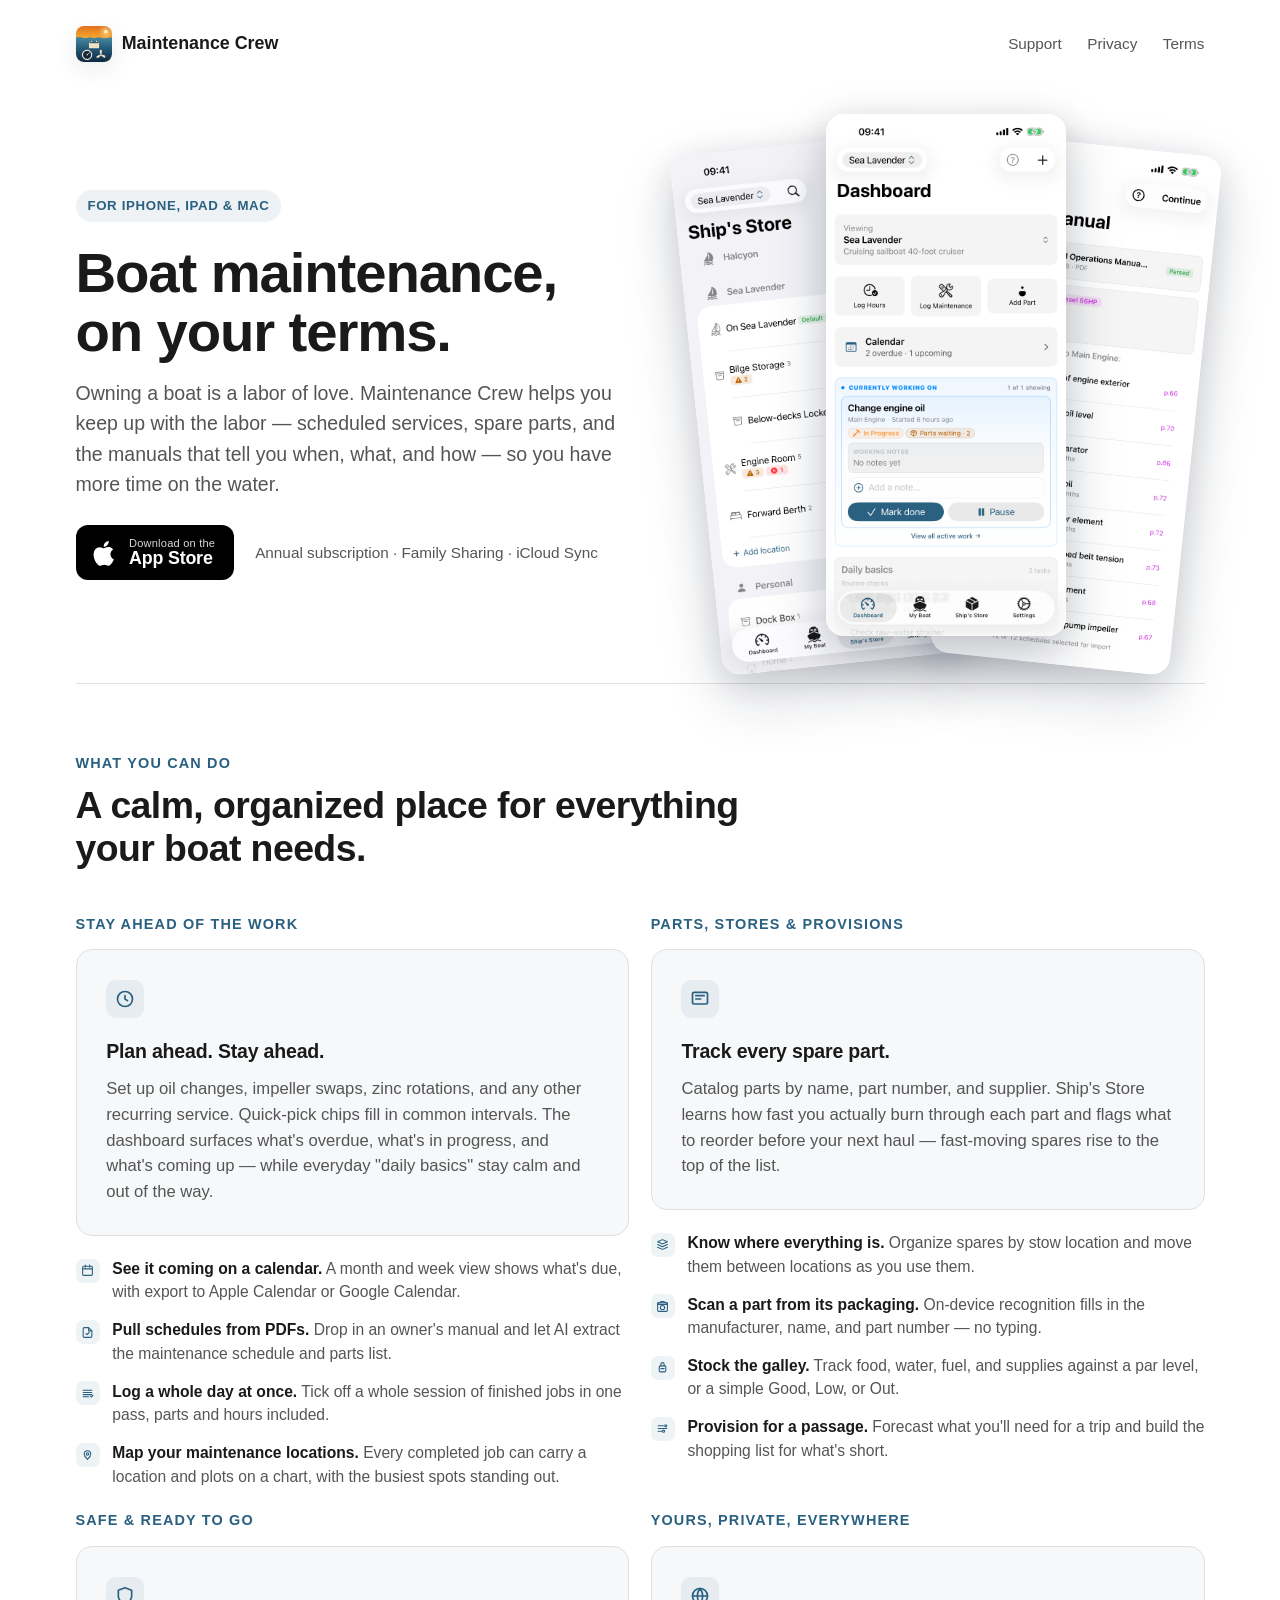
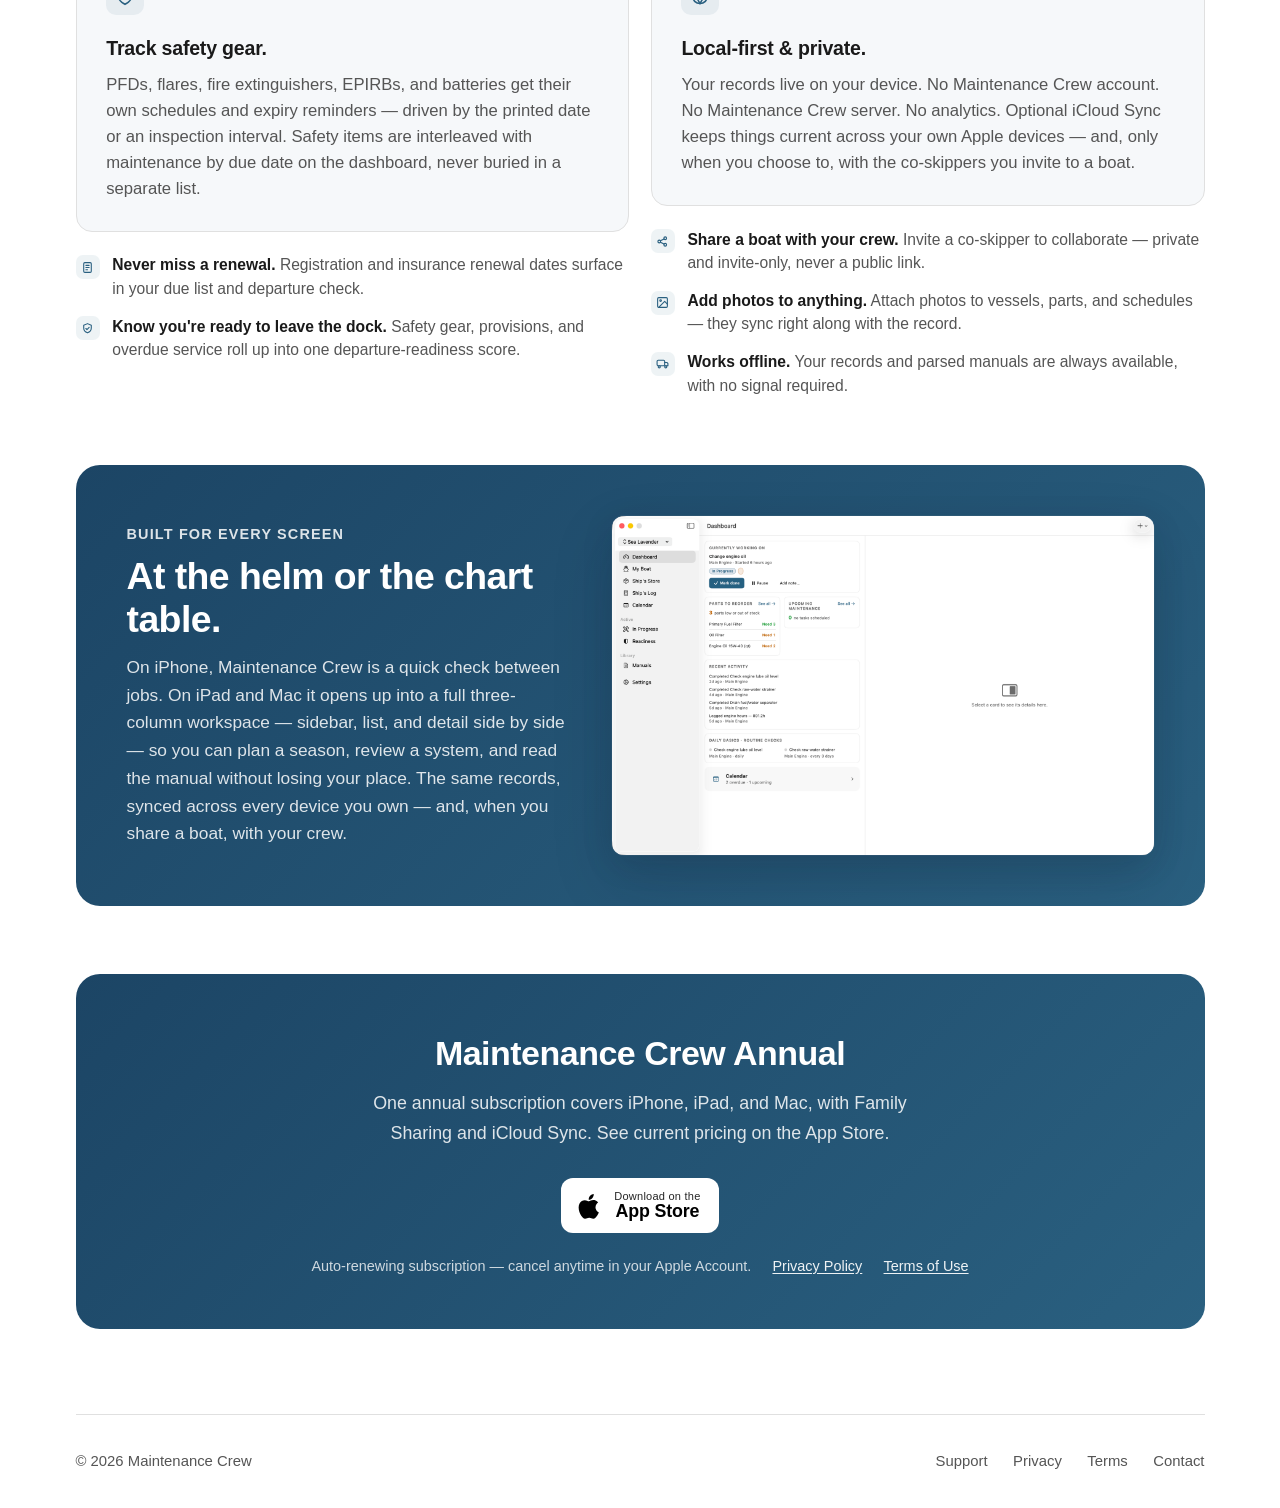
==== index.html @ d8c5165f "v1.2.0 (2)" ====
<!DOCTYPE html>
<html lang="en">
<head>
  <meta charset="UTF-8">
  <meta name="viewport" content="width=device-width, initial-scale=1.0">
  <title>Maintenance Crew — Boat maintenance, on your terms.</title>
  <meta name="description" content="Maintenance Crew is a local-first boat-maintenance tracker for iPhone, iPad, and Mac. Schedule services, track spare parts, scan parts, add photos, see what's due on a calendar, share a boat with your crew, and pull schedules straight from PDF owner's manuals.">
  <meta property="og:title" content="Maintenance Crew">
  <meta property="og:description" content="Schedule services, track spare parts, and stow locations on iPhone, iPad, and Mac. Calendar view with export, on-device part scanning, photos, boat sharing for co-skippers, and AI schedule import from PDF owner's manuals.">
  <meta property="og:type" content="website">
  <meta property="og:url" content="https://maintenancecrew.app">
  <link rel="stylesheet" href="style.css">
</head>
<body class="landing">

  <div class="container">

    <header class="topbar">
      <a href="/" class="brand">
        <img src="assets/app-icon-1024.png" alt="">
        <span class="wordmark">Maintenance Crew</span>
      </a>
      <nav>
        <a href="support.html">Support</a>
        <a href="privacy.html">Privacy</a>
        <a href="disclaimer.html">Terms</a>
      </nav>
    </header>

    <section class="hero">
      <div class="hero-copy">
        <span class="eyebrow">For iPhone, iPad &amp; Mac</span>
        <h1>Boat maintenance,<br>on your terms.</h1>
        <p class="lede">
          Owning a boat is a labor of love. Maintenance Crew helps you keep up with the labor — scheduled services, spare parts, and the manuals that tell you when, what, and how — so you have more time on the water.
        </p>
        <div class="cta">
          <a class="badge-app-store" href="https://apps.apple.com/us/app/maintenance-crew/id6764087857">
            <svg class="apple" viewBox="0 0 24 24" aria-hidden="true">
              <path d="M17.564 13.097c-.026-2.692 2.196-3.985 2.296-4.047-1.252-1.831-3.198-2.082-3.886-2.108-1.654-.168-3.226.974-4.066.974-.838 0-2.13-.949-3.503-.922-1.802.026-3.466 1.05-4.396 2.667-1.876 3.252-.478 8.053 1.345 10.687.893 1.288 1.957 2.738 3.353 2.685 1.346-.054 1.854-.872 3.479-.872 1.626 0 2.083.872 3.507.846 1.45-.026 2.367-1.312 3.252-2.605 1.026-1.494 1.45-2.949 1.474-3.024-.032-.014-2.829-1.086-2.855-4.281zM14.94 5.06c.742-.9 1.243-2.151 1.106-3.4-1.07.045-2.367.715-3.135 1.612-.689.795-1.293 2.069-1.131 3.292 1.196.092 2.418-.604 3.16-1.504z"/>
            </svg>
            <span class="badge-label">
              <small>Download on the</small>
              <strong>App Store</strong>
            </span>
          </a>
          <span class="price-note">Annual subscription &middot; Family Sharing &middot; iCloud Sync</span>
        </div>
      </div>
      <div class="hero-phones">
        <img src="assets/screen-shipstore-iphone.png" alt="Ship's Store showing spare parts by stow location">
        <img src="assets/screen-dashboard-iphone.png" alt="Dashboard with what's overdue, active work, the calendar, and daily basics">
        <img src="assets/screen-manual-iphone.png" alt="AI-powered PDF manual parsing">
      </div>
    </section>

    <section class="features">
      <span class="section-heading">What you can do</span>
      <h2 class="section-title">A calm, organized place for everything your boat needs.</h2>

      <div class="feature-grid">
        <div class="feature-cluster">
          <span class="section-heading">Stay ahead of the work</span>
          <div class="feature-card">
            <div class="feature-icon">
              <svg viewBox="0 0 24 24"><path d="M12 8v4l3 2"/><circle cx="12" cy="12" r="9"/></svg>
            </div>
            <h3>Plan ahead. Stay ahead.</h3>
            <p>Set up oil changes, impeller swaps, zinc rotations, and any other recurring service. Quick-pick chips fill in common intervals. The dashboard surfaces what's overdue, what's in progress, and what's coming up — while everyday "daily basics" stay calm and out of the way.</p>
          </div>
          <ul class="feature-list">
            <li class="feature-list-item">
              <span class="feature-list-icon"><svg viewBox="0 0 24 24"><rect x="3" y="4" width="18" height="17" rx="2"/><path d="M3 9h18M8 2v4M16 2v4"/></svg></span>
              <span><strong>See it coming on a calendar.</strong> A month and week view shows what's due, with export to Apple Calendar or Google Calendar.</span>
            </li>
            <li class="feature-list-item">
              <span class="feature-list-icon"><svg viewBox="0 0 24 24"><path d="M14 3H6a2 2 0 0 0-2 2v14a2 2 0 0 0 2 2h12a2 2 0 0 0 2-2V9z"/><path d="M14 3v6h6M9 14l2 2 4-4"/></svg></span>
              <span><strong>Pull schedules from PDFs.</strong> Drop in an owner's manual and let AI extract the maintenance schedule and parts list.</span>
            </li>
            <li class="feature-list-item">
              <span class="feature-list-icon"><svg viewBox="0 0 24 24"><path d="M4 6h16M4 10h16M4 14h16M4 18h10"/><path d="M17.5 17l1.5 1.5 3-3"/></svg></span>
              <span><strong>Log a whole day at once.</strong> Tick off a whole session of finished jobs in one pass, parts and hours included.</span>
            </li>
            <li class="feature-list-item">
              <span class="feature-list-icon"><svg viewBox="0 0 24 24"><path d="M12 21s6-5.5 6-10a6 6 0 0 0-12 0c0 4.5 6 10 6 10z"/><circle cx="12" cy="11" r="2.2"/></svg></span>
              <span><strong>Map your maintenance locations.</strong> Every completed job can carry a location and plots on a chart, with the busiest spots standing out.</span>
            </li>
          </ul>
        </div>
        <div class="feature-cluster">
          <span class="section-heading">Parts, stores &amp; provisions</span>
          <div class="feature-card">
            <div class="feature-icon">
              <svg viewBox="0 0 24 24"><rect x="3" y="4" width="18" height="14" rx="2"/><path d="M7 8h10M7 12h6"/></svg>
            </div>
            <h3>Track every spare part.</h3>
            <p>Catalog parts by name, part number, and supplier. Ship's Store learns how fast you actually burn through each part and flags what to reorder before your next haul — fast-moving spares rise to the top of the list.</p>
          </div>
          <ul class="feature-list">
            <li class="feature-list-item">
              <span class="feature-list-icon"><svg viewBox="0 0 24 24"><path d="M3 7l9-4 9 4-9 4-9-4z"/><path d="M3 12l9 4 9-4M3 17l9 4 9-4"/></svg></span>
              <span><strong>Know where everything is.</strong> Organize spares by stow location and move them between locations as you use them.</span>
            </li>
            <li class="feature-list-item">
              <span class="feature-list-icon"><svg viewBox="0 0 24 24"><path d="M9 3h6l2 2h4v3H3V5h4z"/><circle cx="12" cy="14" r="4"/><rect x="3" y="5" width="18" height="16" rx="2"/></svg></span>
              <span><strong>Scan a part from its packaging.</strong> On-device recognition fills in the manufacturer, name, and part number — no typing.</span>
            </li>
            <li class="feature-list-item">
              <span class="feature-list-icon"><svg viewBox="0 0 24 24"><rect x="6" y="9" width="12" height="11" rx="2"/><path d="M9 9V6a3 3 0 0 1 6 0v3M9 14h6"/></svg></span>
              <span><strong>Stock the galley.</strong> Track food, water, fuel, and supplies against a par level, or a simple Good, Low, or Out.</span>
            </li>
            <li class="feature-list-item">
              <span class="feature-list-icon"><svg viewBox="0 0 24 24"><path d="M4 7h10M4 12h16M4 17h7"/><circle cx="18" cy="7" r="2"/><circle cx="14" cy="17" r="2"/></svg></span>
              <span><strong>Provision for a passage.</strong> Forecast what you'll need for a trip and build the shopping list for what's short.</span>
            </li>
          </ul>
        </div>
        <div class="feature-cluster">
          <span class="section-heading">Safe &amp; ready to go</span>
          <div class="feature-card">
            <div class="feature-icon">
              <svg viewBox="0 0 24 24"><path d="M12 22s8-4 8-10V5l-8-3-8 3v7c0 6 8 10 8 10z"/></svg>
            </div>
            <h3>Track safety gear.</h3>
            <p>PFDs, flares, fire extinguishers, EPIRBs, and batteries get their own schedules and expiry reminders — driven by the printed date or an inspection interval. Safety items are interleaved with maintenance by due date on the dashboard, never buried in a separate list.</p>
          </div>
          <ul class="feature-list">
            <li class="feature-list-item">
              <span class="feature-list-icon"><svg viewBox="0 0 24 24"><rect x="5" y="3" width="14" height="18" rx="2"/><path d="M9 8h6M9 12h6M9 16h3"/></svg></span>
              <span><strong>Never miss a renewal.</strong> Registration and insurance renewal dates surface in your due list and departure check.</span>
            </li>
            <li class="feature-list-item">
              <span class="feature-list-icon"><svg viewBox="0 0 24 24"><path d="M12 3l7 3v5c0 4.5-3 7.5-7 9-4-1.5-7-4.5-7-9V6z"/><path d="M9 12l2 2 4-4"/></svg></span>
              <span><strong>Know you're ready to leave the dock.</strong> Safety gear, provisions, and overdue service roll up into one departure-readiness score.</span>
            </li>
          </ul>
        </div>
        <div class="feature-cluster">
          <span class="section-heading">Yours, private, everywhere</span>
          <div class="feature-card">
            <div class="feature-icon">
              <svg viewBox="0 0 24 24"><circle cx="12" cy="12" r="9"/><path d="M3 12h18M12 3a14 14 0 0 1 0 18M12 3a14 14 0 0 0 0 18"/></svg>
            </div>
            <h3>Local-first &amp; private.</h3>
            <p>Your records live on your device. No Maintenance Crew account. No Maintenance Crew server. No analytics. Optional iCloud Sync keeps things current across your own Apple devices — and, only when you choose to, with the co-skippers you invite to a boat.</p>
          </div>
          <ul class="feature-list">
            <li class="feature-list-item">
              <span class="feature-list-icon"><svg viewBox="0 0 24 24"><circle cx="6" cy="12" r="2.5"/><circle cx="17" cy="6" r="2.5"/><circle cx="17" cy="18" r="2.5"/><path d="M8.2 10.8l6.6-3.6M8.2 13.2l6.6 3.6"/></svg></span>
              <span><strong>Share a boat with your crew.</strong> Invite a co-skipper to collaborate — private and invite-only, never a public link.</span>
            </li>
            <li class="feature-list-item">
              <span class="feature-list-icon"><svg viewBox="0 0 24 24"><rect x="3" y="3" width="18" height="18" rx="2"/><circle cx="8.5" cy="8.5" r="1.5"/><path d="M21 15l-5-5L5 21"/></svg></span>
              <span><strong>Add photos to anything.</strong> Attach photos to vessels, parts, and schedules — they sync right along with the record.</span>
            </li>
            <li class="feature-list-item">
              <span class="feature-list-icon"><svg viewBox="0 0 24 24"><rect x="2" y="6" width="14" height="10" rx="2"/><path d="M16 10h4l2 2v4h-6"/><circle cx="6" cy="18" r="2"/><circle cx="18" cy="18" r="2"/></svg></span>
              <span><strong>Works offline.</strong> Your records and parsed manuals are always available, with no signal required.</span>
            </li>
          </ul>
        </div>
      </div>
    </section>

    <section class="showcase">
      <div class="showcase-copy">
        <span class="section-heading">Built for every screen</span>
        <h2>At the helm or the chart table.</h2>
        <p>On iPhone, Maintenance Crew is a quick check between jobs. On iPad and Mac it opens up into a full three-column workspace — sidebar, list, and detail side by side — so you can plan a season, review a system, and read the manual without losing your place. The same records, synced across every device you own — and, when you share a boat, with your crew.</p>
      </div>
      <div class="showcase-frame">
        <img src="assets/screen-macos-dashboard.png" alt="Maintenance Crew on Mac showing the three-column workspace: sidebar, dashboard cards, and detail pane">
      </div>
    </section>

    <section class="pricing">
      <h2>Maintenance Crew Annual</h2>
      <p class="pricing-lede">
        One annual subscription covers iPhone, iPad, and Mac, with Family Sharing and iCloud Sync. See current pricing on the App Store.
      </p>
      <div class="pricing-cta">
        <a class="badge-app-store" href="https://apps.apple.com/us/app/maintenance-crew/id6764087857">
          <svg class="apple" viewBox="0 0 24 24" aria-hidden="true">
            <path d="M17.564 13.097c-.026-2.692 2.196-3.985 2.296-4.047-1.252-1.831-3.198-2.082-3.886-2.108-1.654-.168-3.226.974-4.066.974-.838 0-2.13-.949-3.503-.922-1.802.026-3.466 1.05-4.396 2.667-1.876 3.252-.478 8.053 1.345 10.687.893 1.288 1.957 2.738 3.353 2.685 1.346-.054 1.854-.872 3.479-.872 1.626 0 2.083.872 3.507.846 1.45-.026 2.367-1.312 3.252-2.605 1.026-1.494 1.45-2.949 1.474-3.024-.032-.014-2.829-1.086-2.855-4.281zM14.94 5.06c.742-.9 1.243-2.151 1.106-3.4-1.07.045-2.367.715-3.135 1.612-.689.795-1.293 2.069-1.131 3.292 1.196.092 2.418-.604 3.16-1.504z"/>
          </svg>
          <span class="badge-label">
            <small>Download on the</small>
            <strong>App Store</strong>
          </span>
        </a>
      </div>
      <div class="terms-row">
        <span>Auto-renewing subscription — cancel anytime in your Apple Account.</span>
        <a href="privacy.html">Privacy Policy</a>
        <a href="https://www.apple.com/legal/internet-services/itunes/dev/stdeula/">Terms of Use</a>
      </div>
    </section>

    <footer class="site-footer">
      <div>&copy; 2026 Maintenance Crew</div>
      <div class="links">
        <a href="support.html">Support</a>
        <a href="privacy.html">Privacy</a>
        <a href="disclaimer.html">Terms</a>
        <a href="mailto:privacy@maintenancecrew.app">Contact</a>
      </div>
    </footer>

  </div>

</body>
</html>
---- style.css ----
:root {
  --bg: #ffffff;
  --text: #1a1a1a;
  --muted: #555555;
  --link: #2a6080;
  --border: #e0e0e0;
  --max-width: 680px;

  /* Landing-page tokens */
  --surface: #f6f8fa;
  --surface-2: #eef2f5;
  --accent: #2a6080;
  --accent-deep: #1c4565;
  --accent-tint: rgba(42,96,128,0.08);
  --shadow-soft: 0 1px 2px rgba(15,30,50,0.04), 0 8px 24px rgba(15,30,50,0.08);
  --shadow-deep: 0 8px 32px rgba(15,30,50,0.12), 0 24px 60px rgba(15,30,50,0.18);
}

@media (prefers-color-scheme: dark) {
  :root {
    --bg: #111111;
    --text: #e8e8e8;
    --muted: #999999;
    --link: #5ba3c9;
    --border: #2a2a2a;

    --surface: #1a1d20;
    --surface-2: #232729;
    --accent: #5ba3c9;
    --accent-deep: #2a6080;
    --accent-tint: rgba(91,163,201,0.10);
    --shadow-soft: 0 1px 2px rgba(0,0,0,0.4), 0 8px 24px rgba(0,0,0,0.45);
    --shadow-deep: 0 12px 40px rgba(0,0,0,0.55);
  }
}

*, *::before, *::after {
  box-sizing: border-box;
}

html {
  font-size: 17px;
  -webkit-text-size-adjust: 100%;
}

body {
  margin: 0;
  padding: 2rem 1.25rem 4rem;
  background: var(--bg);
  color: var(--text);
  font-family: -apple-system, BlinkMacSystemFont, "Segoe UI", Helvetica, Arial, sans-serif;
  line-height: 1.65;
}

.container {
  max-width: var(--max-width);
  margin: 0 auto;
}

header {
  margin-bottom: 2.5rem;
}

header a {
  color: var(--muted);
  font-size: 0.875rem;
  text-decoration: none;
}

header a:hover {
  text-decoration: underline;
}

h1 {
  font-size: 1.75rem;
  font-weight: 700;
  margin: 0.25rem 0 0.5rem;
  line-height: 1.2;
}

h2 {
  font-size: 1.1rem;
  font-weight: 600;
  margin: 2rem 0 0.5rem;
  color: var(--text);
}

p {
  margin: 0.75rem 0;
}

a {
  color: var(--link);
}

ul {
  padding-left: 1.4rem;
  margin: 0.5rem 0;
}

li {
  margin-bottom: 0.35rem;
}

.meta {
  font-size: 0.85rem;
  color: var(--muted);
  margin-bottom: 1.75rem;
}

hr {
  border: none;
  border-top: 1px solid var(--border);
  margin: 2rem 0;
}

footer {
  margin-top: 3rem;
  font-size: 0.825rem;
  color: var(--muted);
}

footer a {
  color: var(--muted);
}

.app-name {
  font-size: 1.1rem;
  font-weight: 600;
  color: var(--link);
  text-decoration: none;
}

.nav-links {
  list-style: none;
  padding: 0;
  margin: 2rem 0;
}

.nav-links li {
  margin-bottom: 0.75rem;
}

.nav-links a {
  font-size: 1.05rem;
}

/* ───────────────────────────────────────────────────────────────────────── */
/* Landing page (index.html). Other pages keep the simple --max-width layout. */
/* ───────────────────────────────────────────────────────────────────────── */

body.landing {
  padding: 0;
  background: var(--bg);
}

.landing .container {
  max-width: 1180px;
  padding: 0 1.5rem;
}

.landing .topbar {
  display: flex;
  justify-content: space-between;
  align-items: center;
  padding: 1.5rem 0 0.5rem;
  margin-bottom: 0;
  border-bottom: none;
}

.landing .topbar .brand {
  display: flex;
  align-items: center;
  gap: 0.6rem;
  text-decoration: none;
  color: var(--text);
}

.landing .topbar .brand img {
  width: 36px;
  height: 36px;
  border-radius: 8px;
  box-shadow: var(--shadow-soft);
}

.landing .topbar .brand .wordmark {
  font-weight: 600;
  font-size: 1.05rem;
}

.landing .topbar nav {
  display: flex;
  gap: 1.5rem;
}

.landing .topbar nav a {
  color: var(--muted);
  text-decoration: none;
  font-size: 0.9rem;
}

.landing .topbar nav a:hover {
  color: var(--text);
}

/* Hero */
.landing .hero {
  display: grid;
  grid-template-columns: 1.05fr 1fr;
  gap: 4rem;
  align-items: center;
  padding: 5rem 0 4rem;
}

.landing .hero .eyebrow {
  display: inline-block;
  font-size: 0.78rem;
  font-weight: 600;
  letter-spacing: 0.05em;
  text-transform: uppercase;
  color: var(--accent);
  background: var(--accent-tint);
  padding: 0.3rem 0.7rem;
  border-radius: 999px;
  margin-bottom: 1.25rem;
}

.landing .hero h1 {
  font-size: clamp(2.2rem, 4.4vw, 3.4rem);
  font-weight: 800;
  letter-spacing: -0.02em;
  line-height: 1.05;
  margin: 0 0 1rem;
}

.landing .hero .lede {
  font-size: 1.15rem;
  color: var(--muted);
  margin: 0 0 1.5rem;
  max-width: 36rem;
  line-height: 1.55;
}

.landing .cta {
  display: flex;
  align-items: center;
  flex-wrap: wrap;
  gap: 0.9rem 1.25rem;
  margin-top: 0.5rem;
}

.landing .badge-app-store {
  display: inline-flex;
  align-items: center;
  gap: 0.65rem;
  padding: 0.7rem 1.1rem 0.7rem 0.85rem;
  background: #000;
  color: #fff !important;
  text-decoration: none;
  border-radius: 12px;
  line-height: 1.1;
  transition: transform 0.15s, box-shadow 0.15s;
}

.landing .badge-app-store:hover {
  transform: translateY(-1px);
  box-shadow: var(--shadow-soft);
}

.landing .badge-app-store svg.apple {
  width: 28px;
  height: 28px;
  fill: #fff;
  flex-shrink: 0;
}

.landing .badge-app-store .badge-label {
  display: flex;
  flex-direction: column;
}

.landing .badge-app-store .badge-label small {
  font-size: 0.65rem;
  letter-spacing: 0.02em;
  opacity: 0.85;
}

.landing .badge-app-store .badge-label strong {
  font-size: 1.05rem;
  font-weight: 600;
  letter-spacing: -0.01em;
}

.landing .price-note {
  font-size: 0.9rem;
  color: var(--muted);
}

.landing .price-note strong {
  color: var(--text);
}

/* Hero phone showcase */
.landing .hero-phones {
  position: relative;
  display: flex;
  justify-content: center;
  align-items: center;
  min-height: 460px;
}

.landing .hero-phones img {
  position: absolute;
  width: 240px;
  border-radius: 18px;
  box-shadow: var(--shadow-deep);
  transition: transform 0.3s ease;
}

.landing .hero-phones img:nth-child(1) {
  transform: translate(-130px, 20px) rotate(-6deg);
  z-index: 1;
}

.landing .hero-phones img:nth-child(2) {
  transform: translateY(-10px);
  z-index: 3;
  box-shadow: var(--shadow-deep), 0 0 0 1px rgba(255,255,255,0.04);
}

.landing .hero-phones img:nth-child(3) {
  transform: translate(130px, 20px) rotate(6deg);
  z-index: 1;
}

/* Features */
.landing .features {
  padding: 4rem 0 3rem;
  border-top: 1px solid var(--border);
}

.landing .section-heading {
  display: block;
  font-size: 0.85rem;
  font-weight: 600;
  letter-spacing: 0.08em;
  text-transform: uppercase;
  color: var(--accent);
  margin-bottom: 0.5rem;
}

.landing .section-title {
  font-size: clamp(1.6rem, 3vw, 2.2rem);
  font-weight: 700;
  letter-spacing: -0.015em;
  margin: 0 0 2.5rem;
  max-width: 40rem;
  line-height: 1.15;
}

.landing .feature-grid {
  display: grid;
  grid-template-columns: repeat(2, 1fr);
  gap: 1.25rem;
}

.landing .feature-card {
  background: var(--surface);
  border: 1px solid var(--border);
  border-radius: 16px;
  padding: 1.75rem;
}

.landing .feature-card h3 {
  font-size: 1.15rem;
  font-weight: 700;
  margin: 0 0 0.5rem;
  letter-spacing: -0.01em;
}

.landing .feature-card p {
  font-size: 0.98rem;
  color: var(--muted);
  margin: 0;
  line-height: 1.55;
}

.landing .feature-icon {
  display: inline-flex;
  width: 38px;
  height: 38px;
  align-items: center;
  justify-content: center;
  background: var(--accent-tint);
  color: var(--accent);
  border-radius: 10px;
  margin-bottom: 1rem;
}

.landing .feature-icon svg {
  width: 20px;
  height: 20px;
  stroke: currentColor;
  fill: none;
  stroke-width: 2;
  stroke-linecap: round;
  stroke-linejoin: round;
}

/* Feature clusters */
.landing .feature-cluster {
  display: flex;
  flex-direction: column;
}

.landing .feature-cluster .section-heading {
  margin-bottom: 0.75rem;
}

.landing .feature-cluster .feature-card {
  margin-bottom: 1.25rem;
}

.landing .feature-list {
  list-style: none;
  margin: 0;
  padding: 0;
  display: flex;
  flex-direction: column;
  gap: 0.85rem;
}

.landing .feature-list-item {
  display: flex;
  align-items: flex-start;
  gap: 0.75rem;
  margin: 0;
}

.landing .feature-list-icon {
  display: inline-flex;
  flex-shrink: 0;
  width: 24px;
  height: 24px;
  align-items: center;
  justify-content: center;
  background: var(--accent-tint);
  color: var(--accent);
  border-radius: 7px;
  margin-top: 0.1rem;
}

.landing .feature-list-icon svg {
  width: 13px;
  height: 13px;
  stroke: currentColor;
  fill: none;
  stroke-width: 2;
  stroke-linecap: round;
  stroke-linejoin: round;
}

.landing .feature-list-item span:last-child {
  flex: 1;
  min-width: 0;
  font-size: 0.92rem;
  color: var(--muted);
  line-height: 1.5;
}

.landing .feature-list-item strong {
  color: var(--text);
}

/* Large-screen showcase */
.landing .showcase {
  margin: 1rem 0 4rem;
  background: linear-gradient(135deg, var(--accent-deep), var(--accent));
  border-radius: 24px;
  padding: 3rem;
  display: grid;
  grid-template-columns: 0.9fr 1.1fr;
  gap: 2.5rem;
  align-items: center;
  overflow: hidden;
}

.landing .showcase .section-heading {
  color: rgba(255,255,255,0.85);
}

.landing .showcase h2 {
  color: #fff;
  margin: 0 0 0.75rem;
  font-size: clamp(1.6rem, 3vw, 2.2rem);
  font-weight: 700;
  letter-spacing: -0.015em;
  line-height: 1.15;
}

.landing .showcase p {
  color: rgba(255,255,255,0.85);
  margin: 0;
  font-size: 1.02rem;
  line-height: 1.6;
}

.landing .showcase-frame {
  border-radius: 12px;
  overflow: hidden;
  box-shadow: var(--shadow-deep), 0 0 0 1px rgba(255,255,255,0.06);
  background: #fff;
}

.landing .showcase-frame img {
  display: block;
  width: 100%;
  height: auto;
}

/* Pricing / final CTA */
.landing .pricing {
  margin: 4rem 0 5rem;
  background: linear-gradient(135deg, var(--accent-deep), var(--accent));
  color: #fff;
  border-radius: 24px;
  padding: 3rem 2rem;
  text-align: center;
}

.landing .pricing h2 {
  color: #fff;
  margin: 0 0 0.5rem;
  font-size: clamp(1.6rem, 3vw, 2rem);
  font-weight: 700;
  letter-spacing: -0.015em;
}

.landing .pricing .pricing-lede {
  color: rgba(255,255,255,0.85);
  margin: 0 auto 1.75rem;
  max-width: 32rem;
  font-size: 1.05rem;
}

.landing .pricing .pricing-cta {
  display: inline-flex;
  flex-direction: column;
  align-items: center;
  gap: 0.75rem;
}

.landing .pricing .badge-app-store {
  background: #fff;
  color: #000 !important;
}

.landing .pricing .badge-app-store svg.apple {
  fill: #000;
}

.landing .pricing .terms-row {
  font-size: 0.85rem;
  color: rgba(255,255,255,0.78);
  display: flex;
  flex-wrap: wrap;
  justify-content: center;
  gap: 0.4rem 1.25rem;
  margin-top: 1.25rem;
}

.landing .pricing .terms-row a {
  color: rgba(255,255,255,0.92);
  text-decoration: underline;
  text-underline-offset: 2px;
}

/* Landing footer */
.landing footer.site-footer {
  border-top: 1px solid var(--border);
  padding: 2rem 0;
  margin-top: 0;
  font-size: 0.875rem;
  color: var(--muted);
  display: flex;
  flex-wrap: wrap;
  justify-content: space-between;
  gap: 1rem;
}

.landing footer.site-footer .links {
  display: flex;
  gap: 1.5rem;
}

.landing footer.site-footer a {
  color: var(--muted);
  text-decoration: none;
}

.landing footer.site-footer a:hover {
  text-decoration: underline;
  color: var(--text);
}

/* Mobile */
@media (max-width: 760px) {
  .landing .hero {
    grid-template-columns: 1fr;
    gap: 2.5rem;
    padding: 3rem 0 2rem;
    text-align: center;
  }
  .landing .cta {
    justify-content: center;
  }
  .landing .hero-phones {
    min-height: 420px;
  }
  .landing .hero-phones img { width: 200px; }
  .landing .hero-phones img:nth-child(1) { transform: translate(-100px, 16px) rotate(-6deg); }
  .landing .hero-phones img:nth-child(3) { transform: translate(100px, 16px) rotate(6deg); }
  .landing .feature-grid {
    grid-template-columns: 1fr;
  }
  .landing .showcase {
    grid-template-columns: 1fr;
    gap: 2rem;
    padding: 2rem 1.5rem;
    text-align: center;
  }
  .landing .topbar nav {
    gap: 1rem;
  }
}
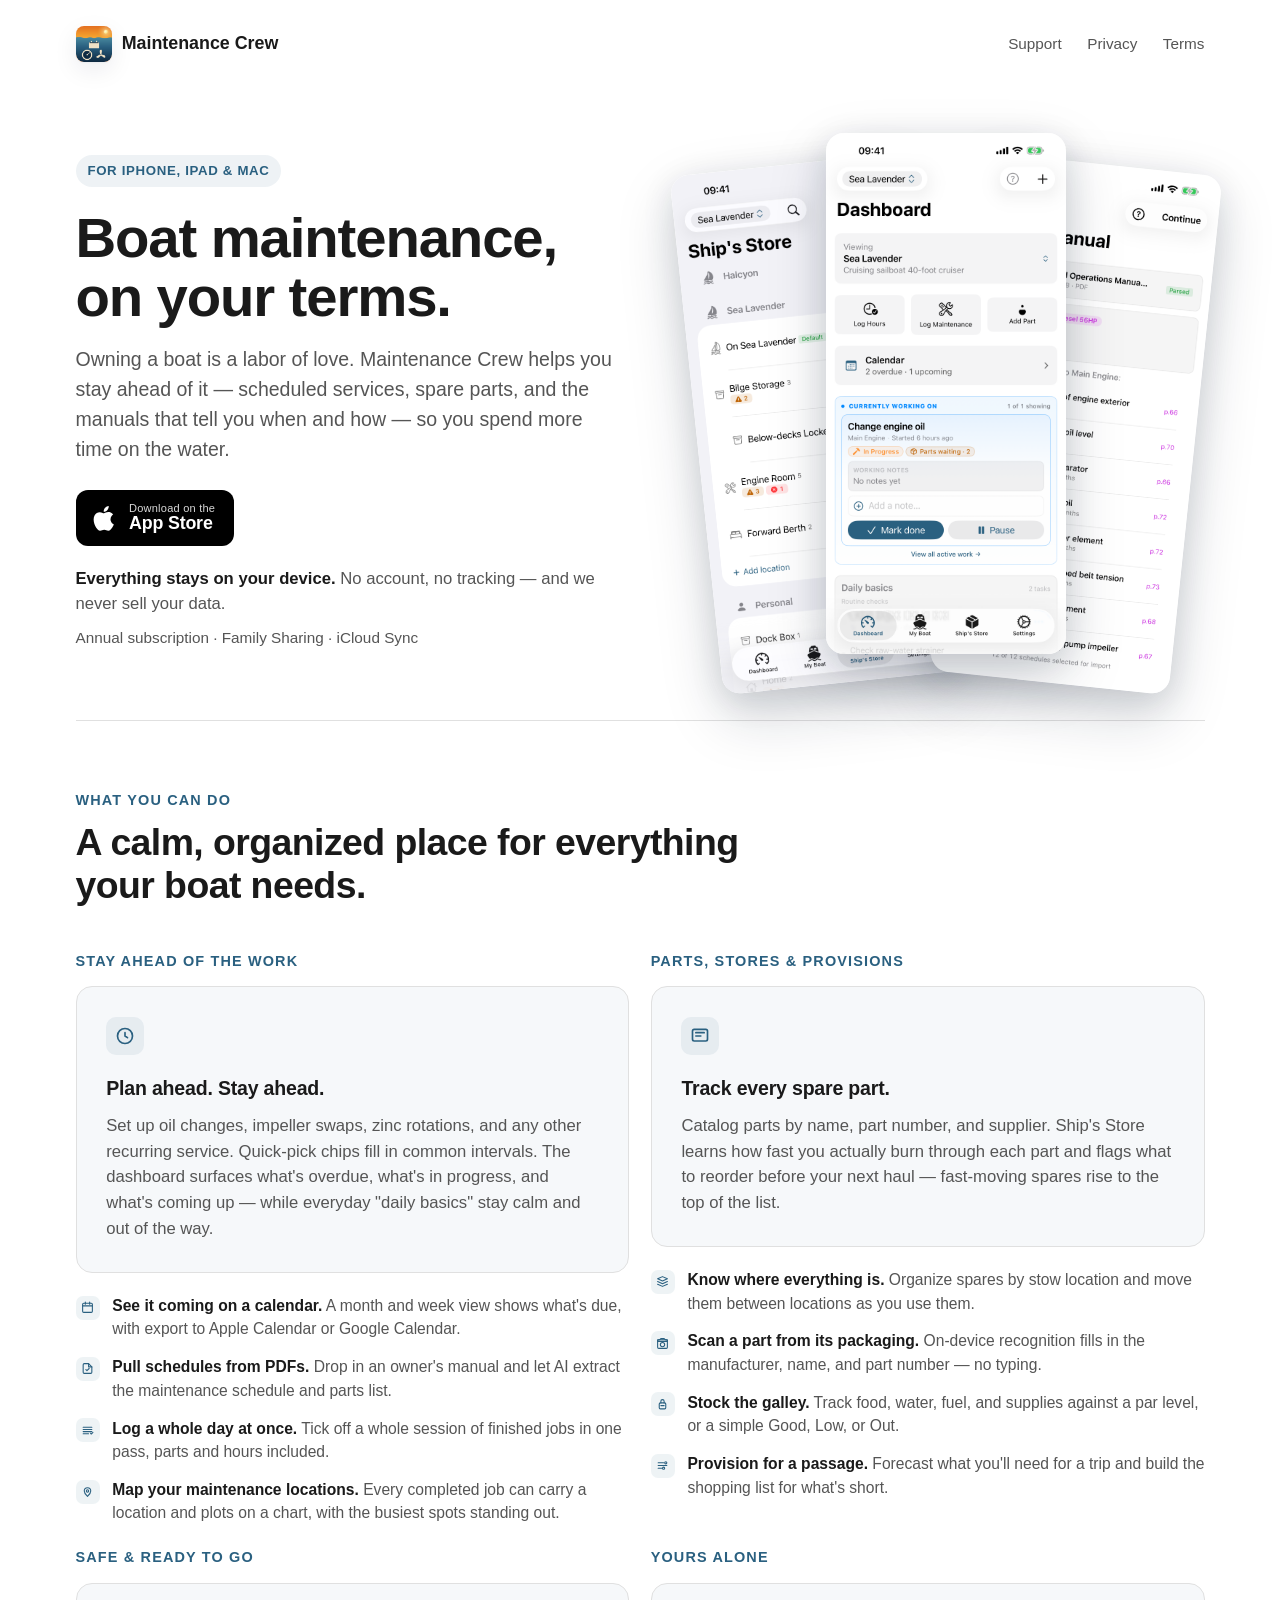
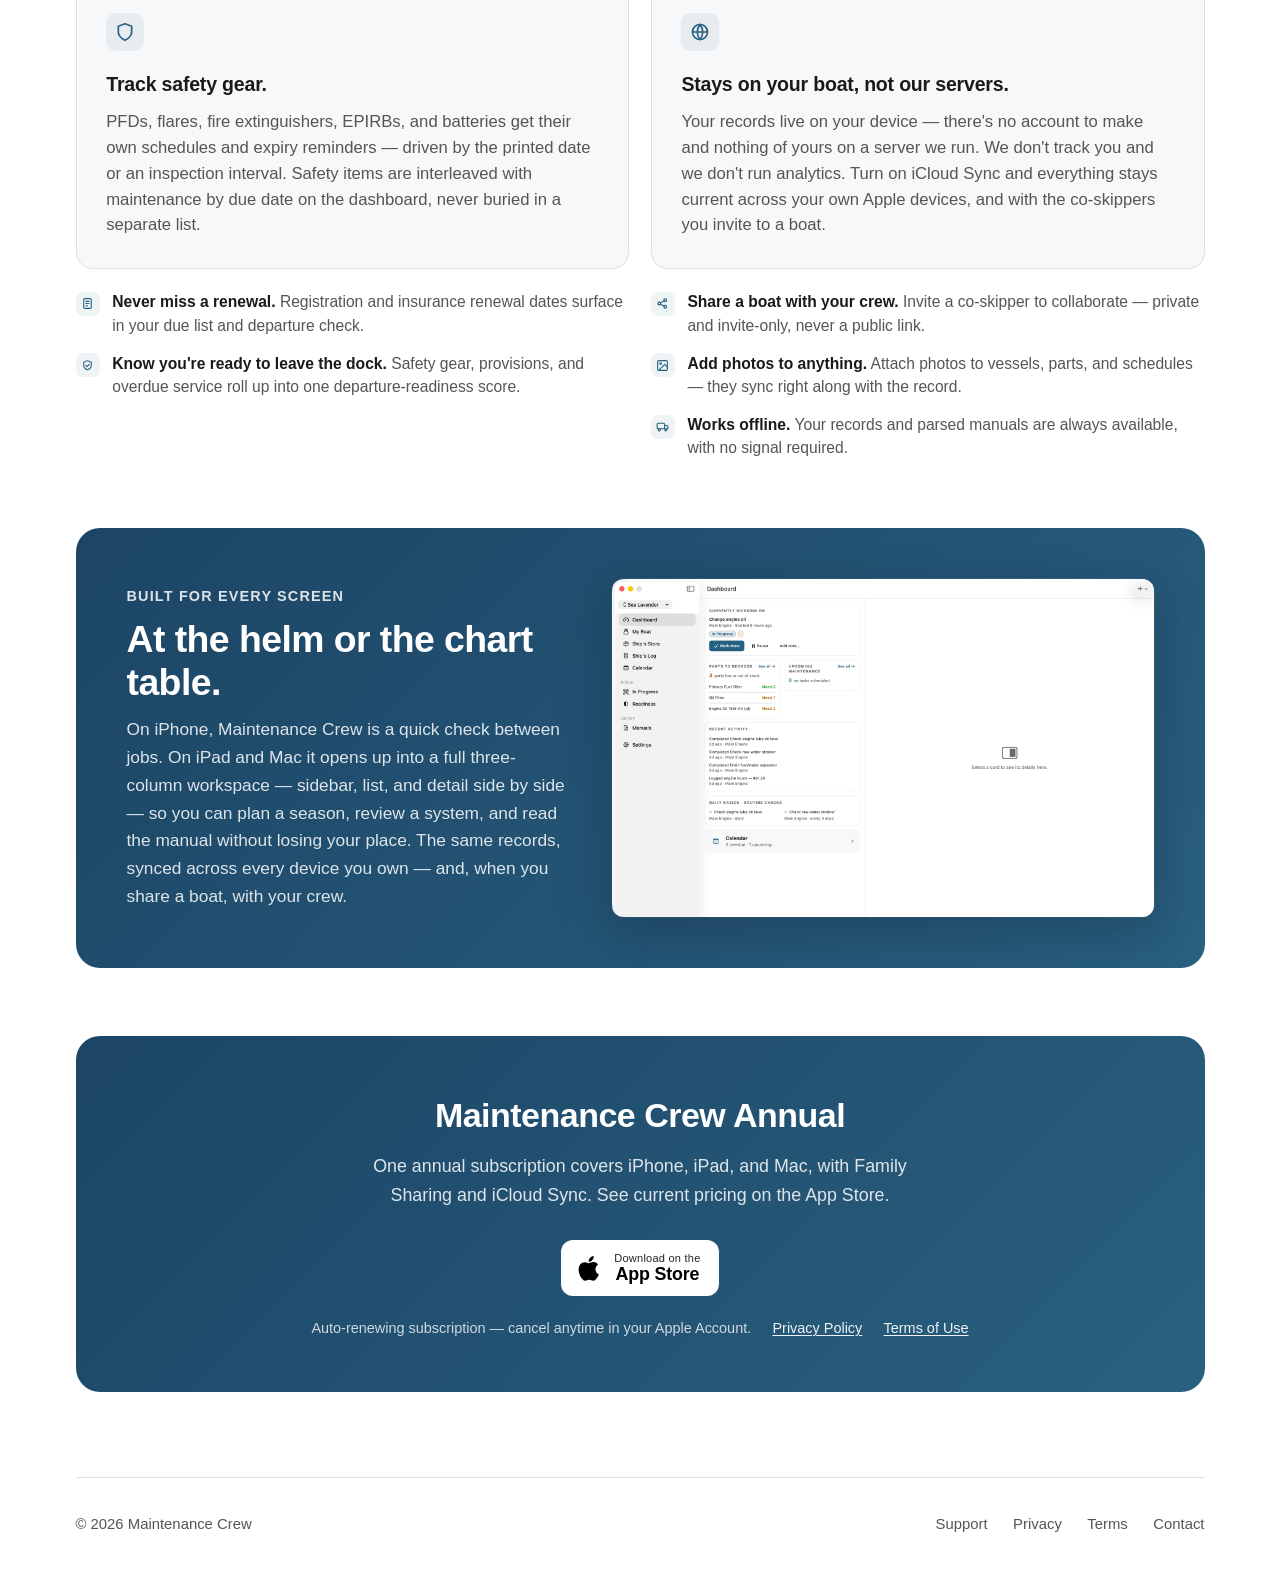
==== commit 3eb9bb28: "v1.2.0 (3)" ====
--- a/index.html
+++ b/index.html
@@ -4,7 +4,7 @@
   <meta charset="UTF-8">
   <meta name="viewport" content="width=device-width, initial-scale=1.0">
   <title>Maintenance Crew — Boat maintenance, on your terms.</title>
-  <meta name="description" content="Maintenance Crew is a local-first boat-maintenance tracker for iPhone, iPad, and Mac. Schedule services, track spare parts, scan parts, add photos, see what's due on a calendar, share a boat with your crew, and pull schedules straight from PDF owner's manuals.">
+  <meta name="description" content="Maintenance Crew is a boat-maintenance tracker for iPhone, iPad, and Mac. Your records stay on your device — no account, no tracking. Schedule services, track spare parts, scan parts, see what's due on a calendar, share a boat with your crew, and pull schedules from PDF owner's manuals.">
   <meta property="og:title" content="Maintenance Crew">
   <meta property="og:description" content="Schedule services, track spare parts, and stow locations on iPhone, iPad, and Mac. Calendar view with export, on-device part scanning, photos, boat sharing for co-skippers, and AI schedule import from PDF owner's manuals.">
   <meta property="og:type" content="website">
@@ -32,7 +32,7 @@
         <span class="eyebrow">For iPhone, iPad &amp; Mac</span>
         <h1>Boat maintenance,<br>on your terms.</h1>
         <p class="lede">
-          Owning a boat is a labor of love. Maintenance Crew helps you keep up with the labor — scheduled services, spare parts, and the manuals that tell you when, what, and how — so you have more time on the water.
+          Owning a boat is a labor of love. Maintenance Crew helps you stay ahead of it — scheduled services, spare parts, and the manuals that tell you when and how — so you spend more time on the water.
         </p>
         <div class="cta">
           <a class="badge-app-store" href="https://apps.apple.com/us/app/maintenance-crew/id6764087857">
@@ -44,8 +44,9 @@
               <strong>App Store</strong>
             </span>
           </a>
-          <span class="price-note">Annual subscription &middot; Family Sharing &middot; iCloud Sync</span>
-        </div>
+        </div>
+        <p class="trust-note"><strong>Everything stays on your device.</strong> No account, no tracking — and we never sell your data.</p>
+        <span class="price-note">Annual subscription &middot; Family Sharing &middot; iCloud Sync</span>
       </div>
       <div class="hero-phones">
         <img src="assets/screen-shipstore-iphone.png" alt="Ship's Store showing spare parts by stow location">
@@ -136,13 +137,13 @@
           </ul>
         </div>
         <div class="feature-cluster">
-          <span class="section-heading">Yours, private, everywhere</span>
+          <span class="section-heading">Yours alone</span>
           <div class="feature-card">
             <div class="feature-icon">
               <svg viewBox="0 0 24 24"><circle cx="12" cy="12" r="9"/><path d="M3 12h18M12 3a14 14 0 0 1 0 18M12 3a14 14 0 0 0 0 18"/></svg>
             </div>
-            <h3>Local-first &amp; private.</h3>
-            <p>Your records live on your device. No Maintenance Crew account. No Maintenance Crew server. No analytics. Optional iCloud Sync keeps things current across your own Apple devices — and, only when you choose to, with the co-skippers you invite to a boat.</p>
+            <h3>Stays on your boat, not our servers.</h3>
+            <p>Your records live on your device — there's no account to make and nothing of yours on a server we run. We don't track you and we don't run analytics. Turn on iCloud Sync and everything stays current across your own Apple devices, and with the co-skippers you invite to a boat.</p>
           </div>
           <ul class="feature-list">
             <li class="feature-list-item">
--- a/style.css
+++ b/style.css
@@ -289,6 +289,19 @@
   font-size: 1.05rem;
   font-weight: 600;
   letter-spacing: -0.01em;
+}
+
+.landing .trust-note {
+  font-size: 0.98rem;
+  color: var(--muted);
+  line-height: 1.5;
+  max-width: 34rem;
+  margin: 1.25rem 0 0.4rem;
+}
+
+.landing .trust-note strong {
+  color: var(--text);
+  font-weight: 600;
 }
 
 .landing .price-note {
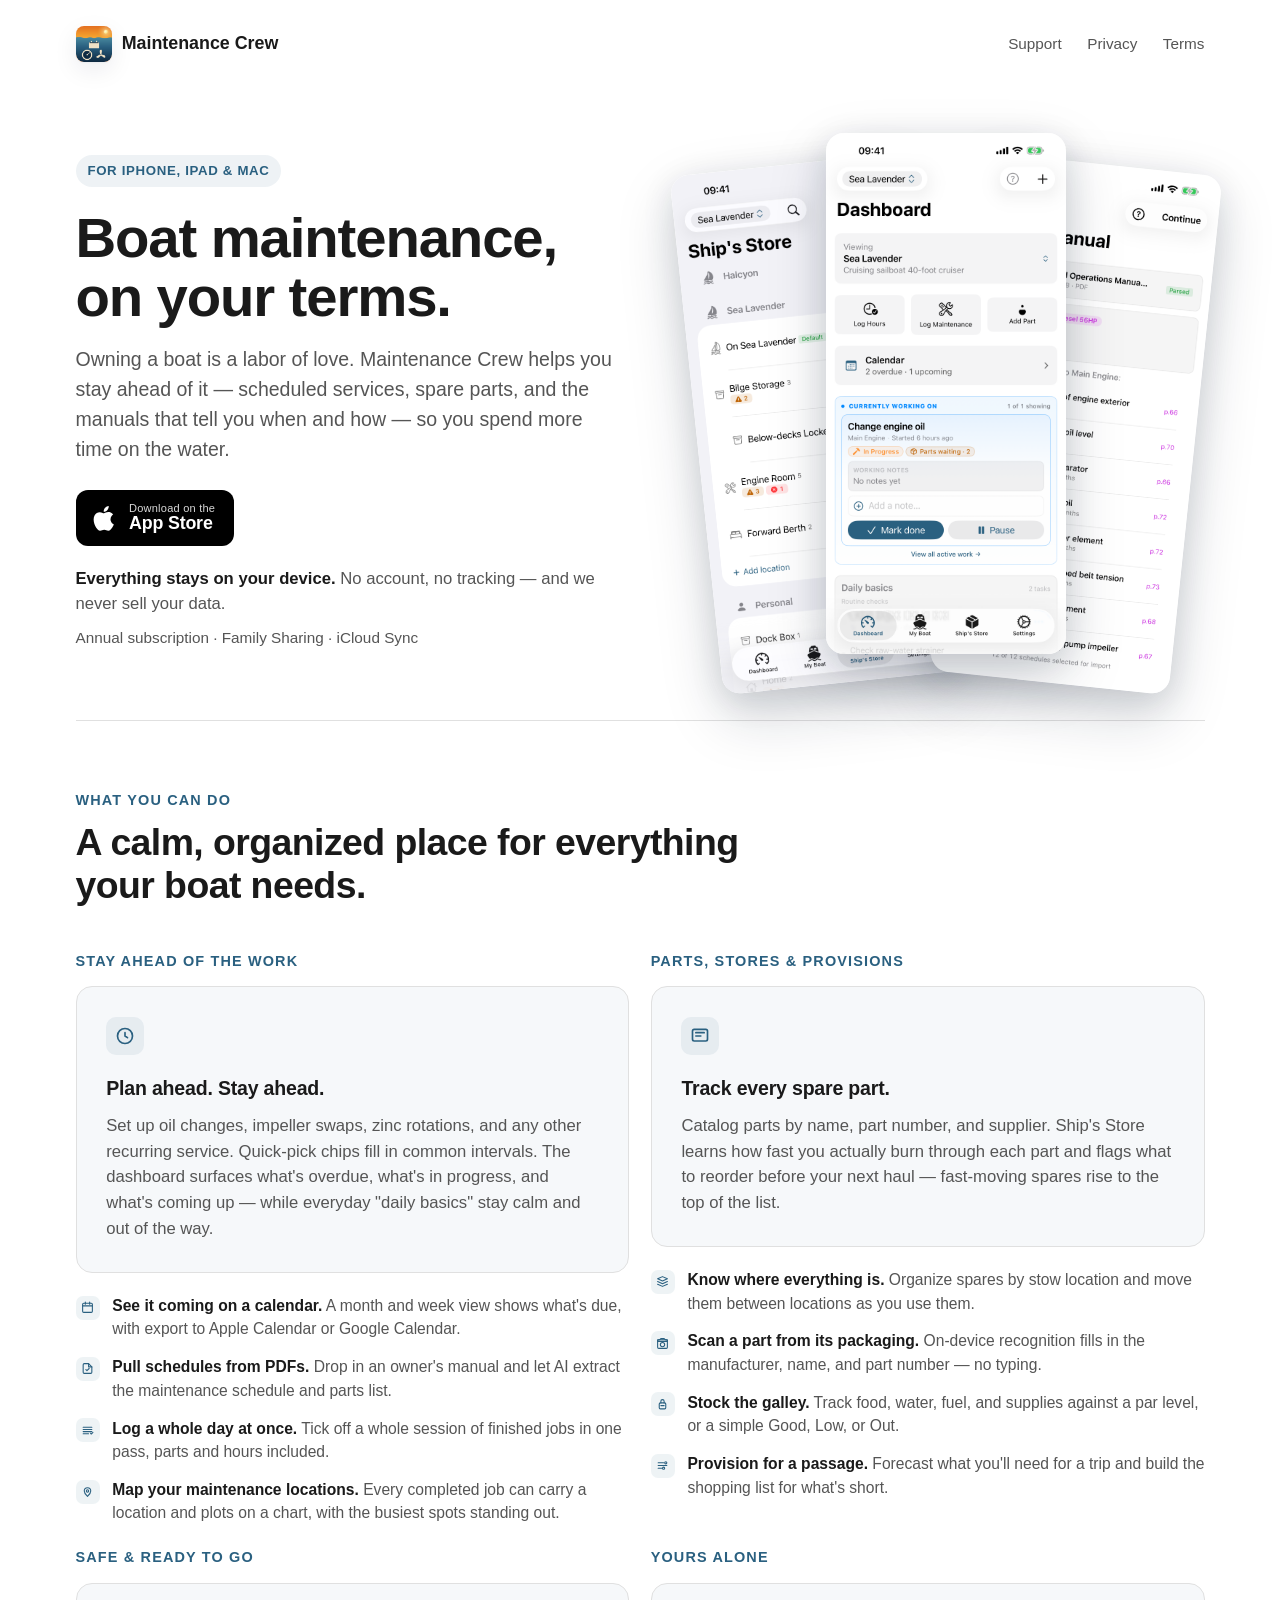
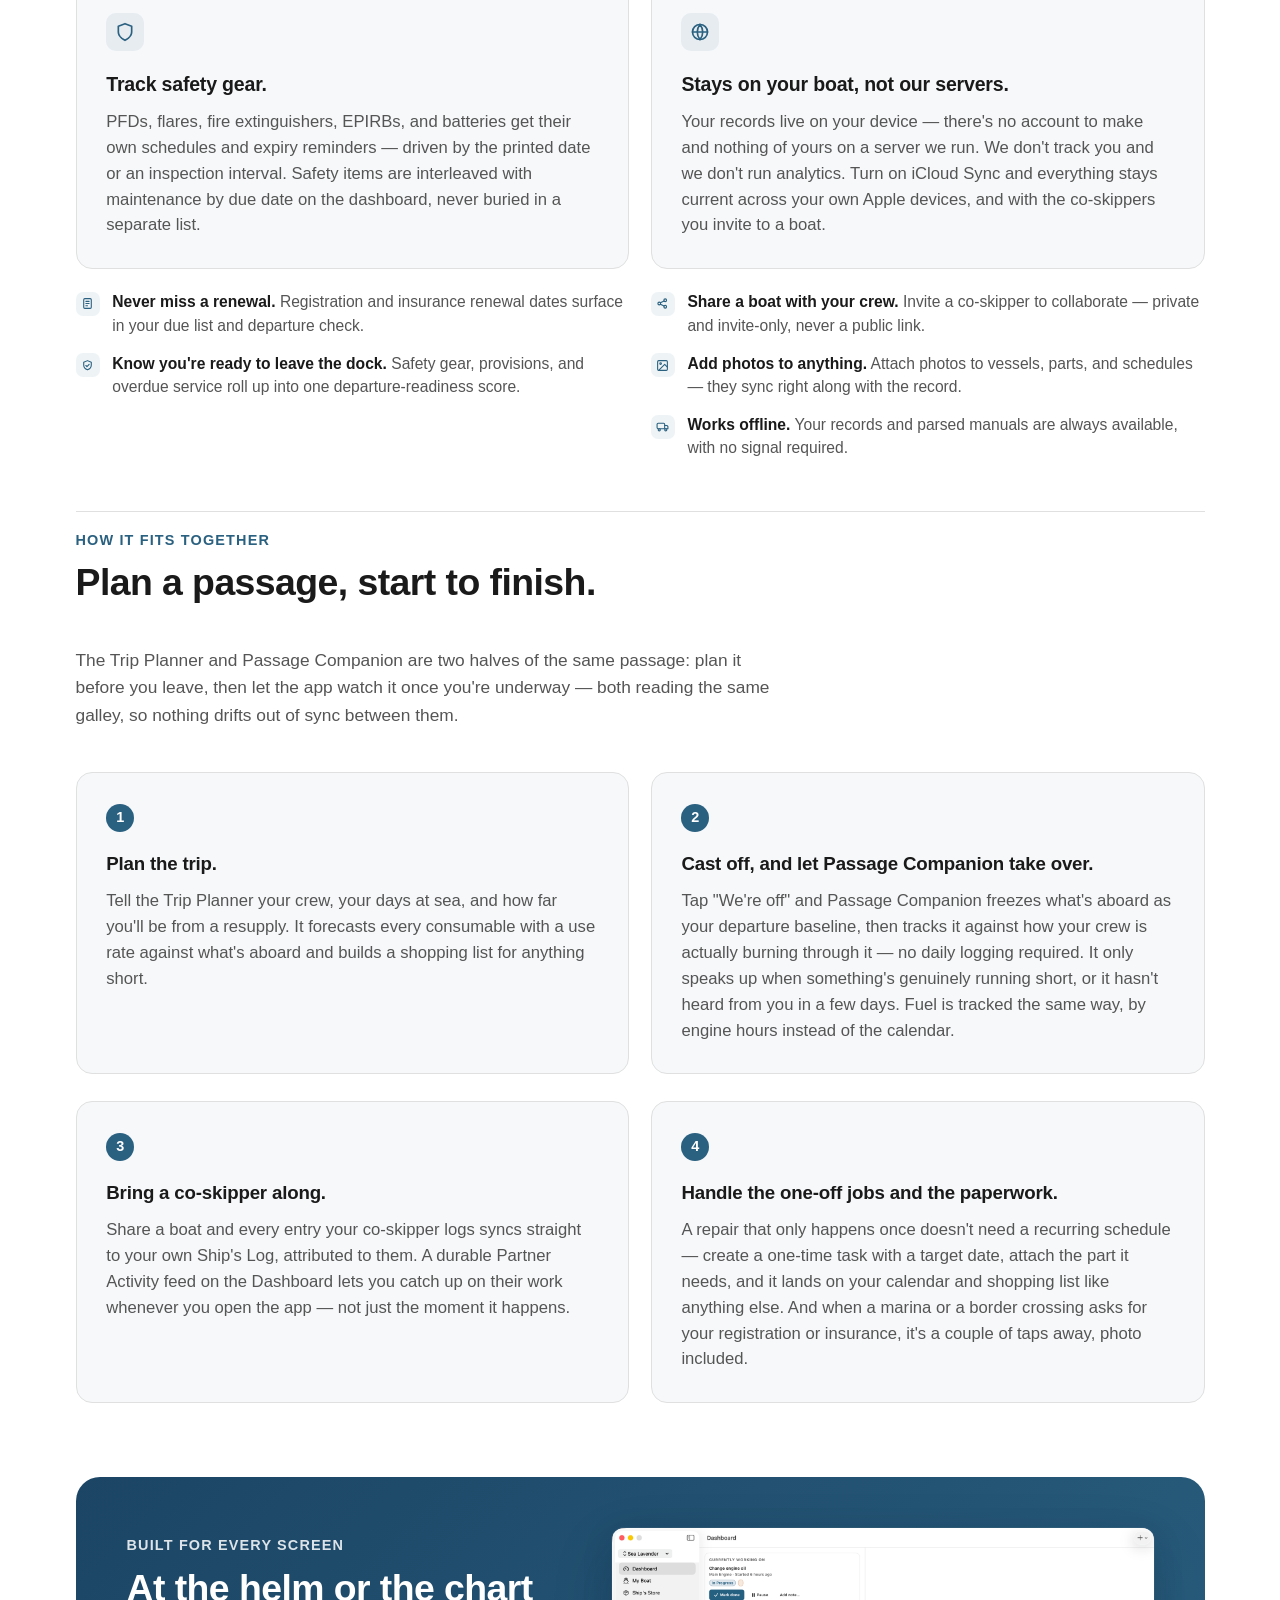
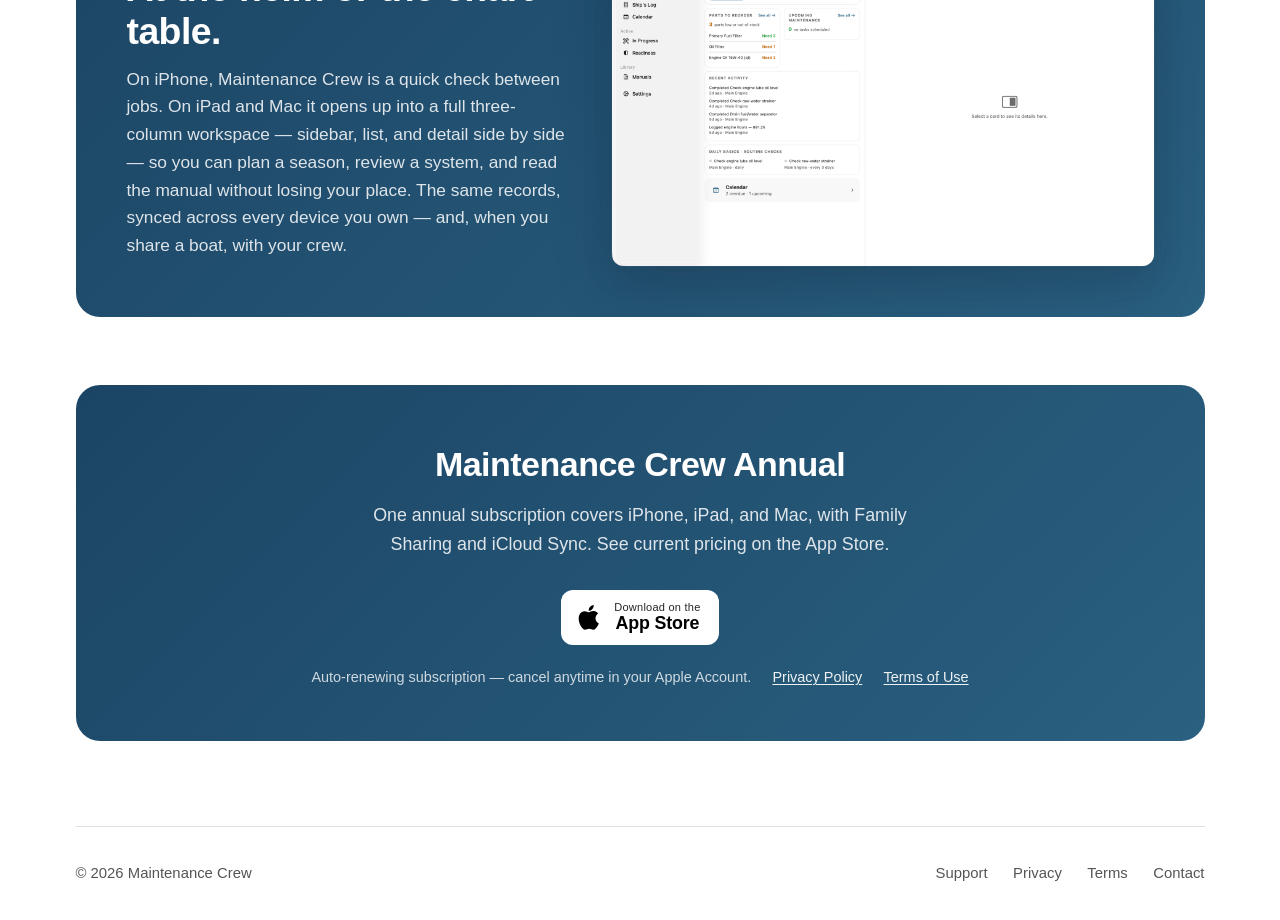
==== commit 17dfcdda: "v1.3.0" ====
--- a/index.html
+++ b/index.html
@@ -163,6 +163,36 @@
       </div>
     </section>
 
+    <section class="journey">
+      <span class="section-heading">How it fits together</span>
+      <h2 class="section-title">Plan a passage, start to finish.</h2>
+      <p class="journey-lede">
+        The Trip Planner and Passage Companion are two halves of the same passage: plan it before you leave, then let the app watch it once you're underway — both reading the same galley, so nothing drifts out of sync between them.
+      </p>
+      <ol class="journey-steps">
+        <li class="journey-step">
+          <span class="journey-step-num">1</span>
+          <h3>Plan the trip.</h3>
+          <p>Tell the Trip Planner your crew, your days at sea, and how far you'll be from a resupply. It forecasts every consumable with a use rate against what's aboard and builds a shopping list for anything short.</p>
+        </li>
+        <li class="journey-step">
+          <span class="journey-step-num">2</span>
+          <h3>Cast off, and let Passage Companion take over.</h3>
+          <p>Tap "We're off" and Passage Companion freezes what's aboard as your departure baseline, then tracks it against how your crew is actually burning through it — no daily logging required. It only speaks up when something's genuinely running short, or it hasn't heard from you in a few days. Fuel is tracked the same way, by engine hours instead of the calendar.</p>
+        </li>
+        <li class="journey-step">
+          <span class="journey-step-num">3</span>
+          <h3>Bring a co-skipper along.</h3>
+          <p>Share a boat and every entry your co-skipper logs syncs straight to your own Ship's Log, attributed to them. A durable Partner Activity feed on the Dashboard lets you catch up on their work whenever you open the app — not just the moment it happens.</p>
+        </li>
+        <li class="journey-step">
+          <span class="journey-step-num">4</span>
+          <h3>Handle the one-off jobs and the paperwork.</h3>
+          <p>A repair that only happens once doesn't need a recurring schedule — create a one-time task with a target date, attach the part it needs, and it lands on your calendar and shopping list like anything else. And when a marina or a border crossing asks for your registration or insurance, it's a couple of taps away, photo included.</p>
+        </li>
+      </ol>
+    </section>
+
     <section class="showcase">
       <div class="showcase-copy">
         <span class="section-heading">Built for every screen</span>
--- a/style.css
+++ b/style.css
@@ -483,6 +483,64 @@
 
 .landing .feature-list-item strong {
   color: var(--text);
+}
+
+/* Passage journey (Trip Planner → Passage Companion → Galley) */
+.landing .journey {
+  padding: 1rem 0 3rem;
+  border-top: 1px solid var(--border);
+}
+
+.landing .journey-lede {
+  color: var(--muted);
+  font-size: 1.02rem;
+  line-height: 1.6;
+  max-width: 42rem;
+  margin: 0 0 2.5rem;
+}
+
+.landing .journey-steps {
+  list-style: none;
+  margin: 0;
+  padding: 0;
+  display: grid;
+  grid-template-columns: repeat(2, 1fr);
+  gap: 1.25rem;
+}
+
+.landing .journey-step {
+  background: var(--surface);
+  border: 1px solid var(--border);
+  border-radius: 16px;
+  padding: 1.75rem;
+}
+
+.landing .journey-step-num {
+  display: inline-flex;
+  align-items: center;
+  justify-content: center;
+  width: 28px;
+  height: 28px;
+  border-radius: 50%;
+  background: var(--accent);
+  color: #fff;
+  font-weight: 700;
+  font-size: 0.85rem;
+  margin-bottom: 1rem;
+}
+
+.landing .journey-step h3 {
+  font-size: 1.1rem;
+  font-weight: 700;
+  margin: 0 0 0.5rem;
+  letter-spacing: -0.01em;
+}
+
+.landing .journey-step p {
+  font-size: 0.98rem;
+  color: var(--muted);
+  margin: 0;
+  line-height: 1.55;
 }
 
 /* Large-screen showcase */
@@ -636,6 +694,9 @@
   .landing .feature-grid {
     grid-template-columns: 1fr;
   }
+  .landing .journey-steps {
+    grid-template-columns: 1fr;
+  }
   .landing .showcase {
     grid-template-columns: 1fr;
     gap: 2rem;
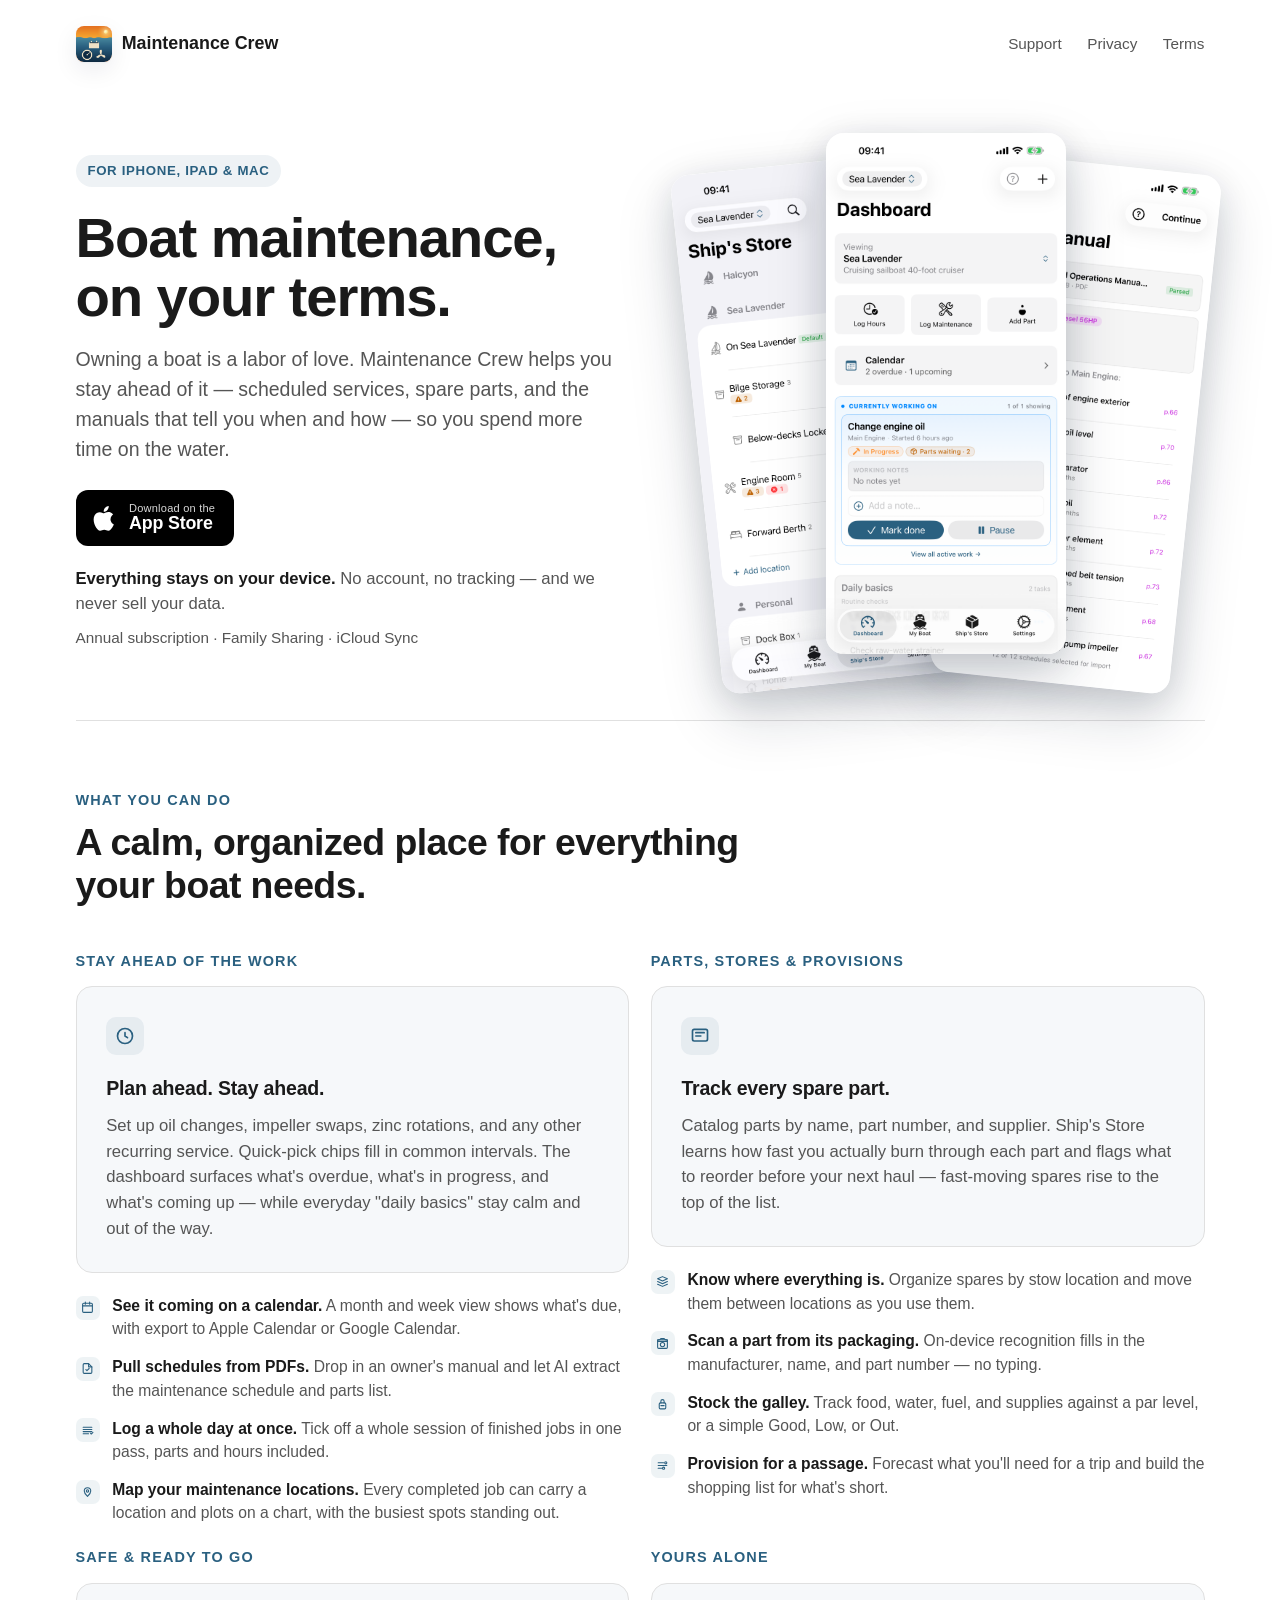
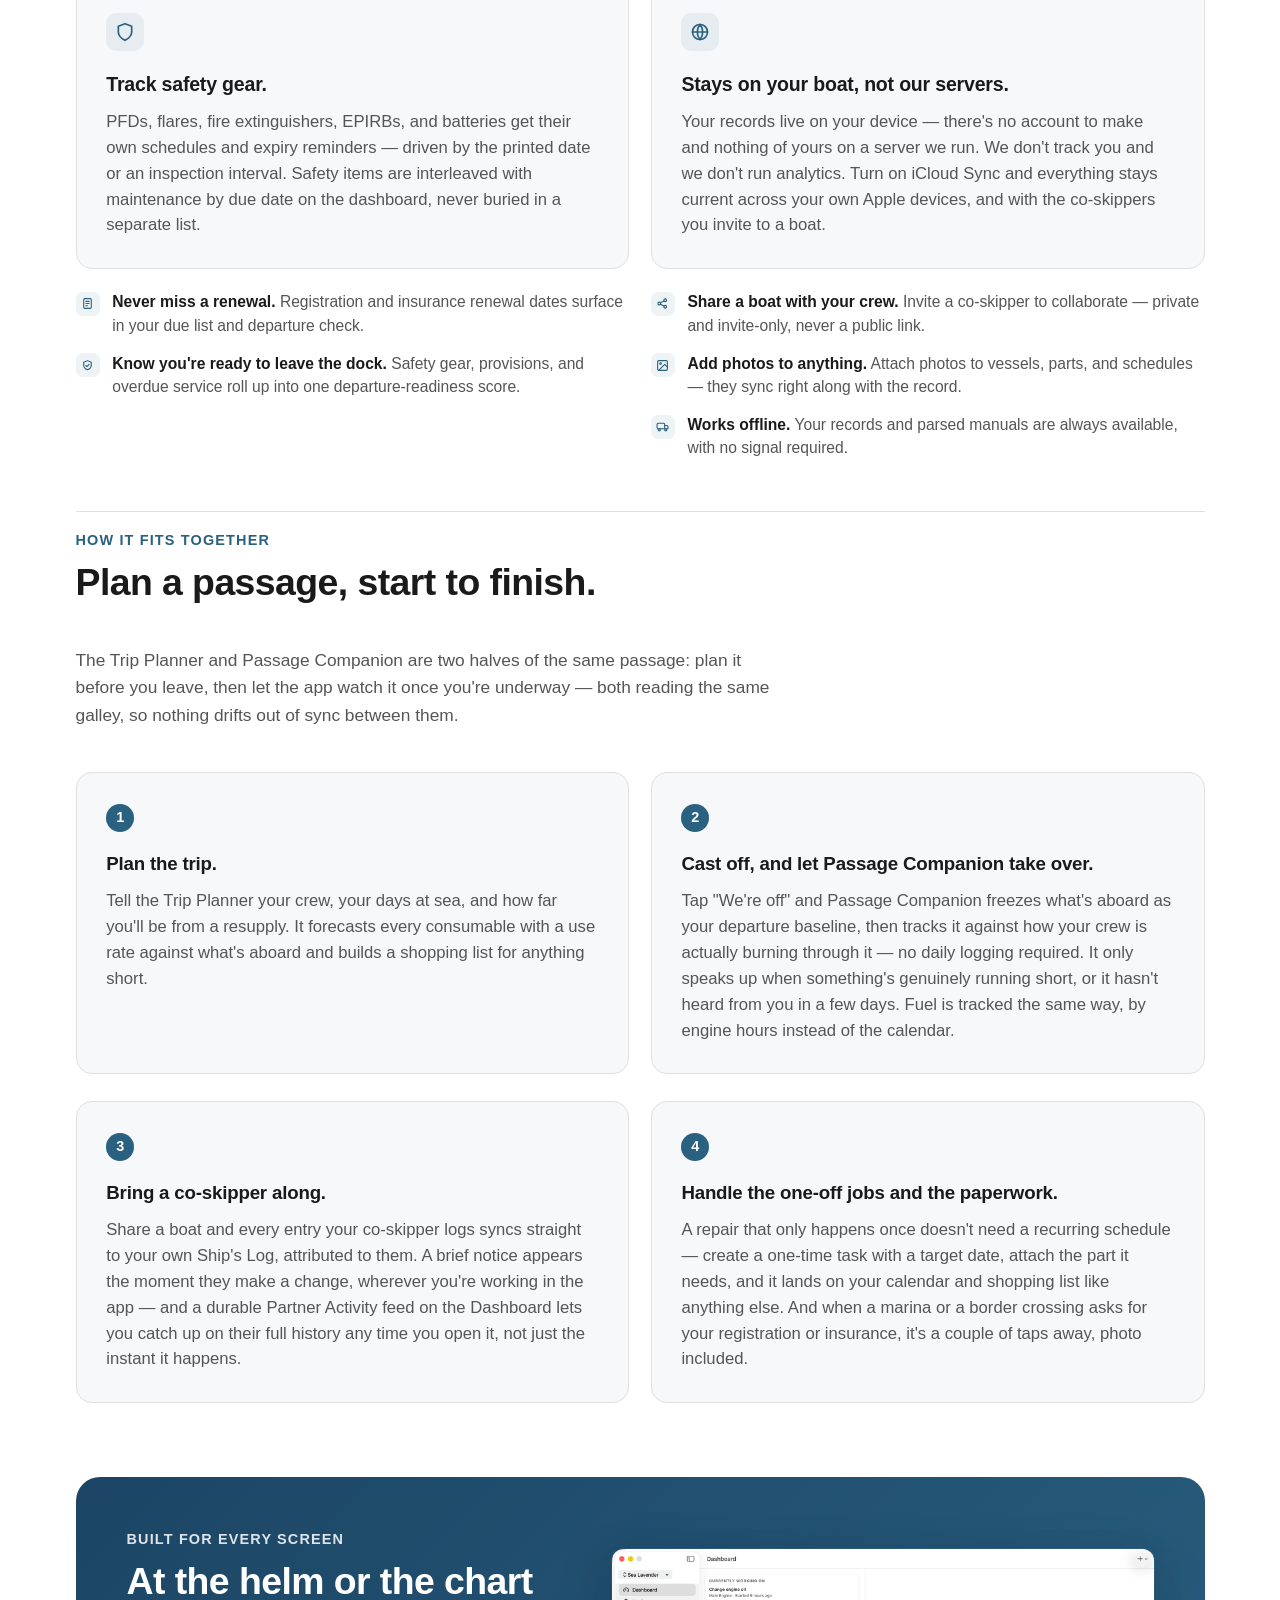
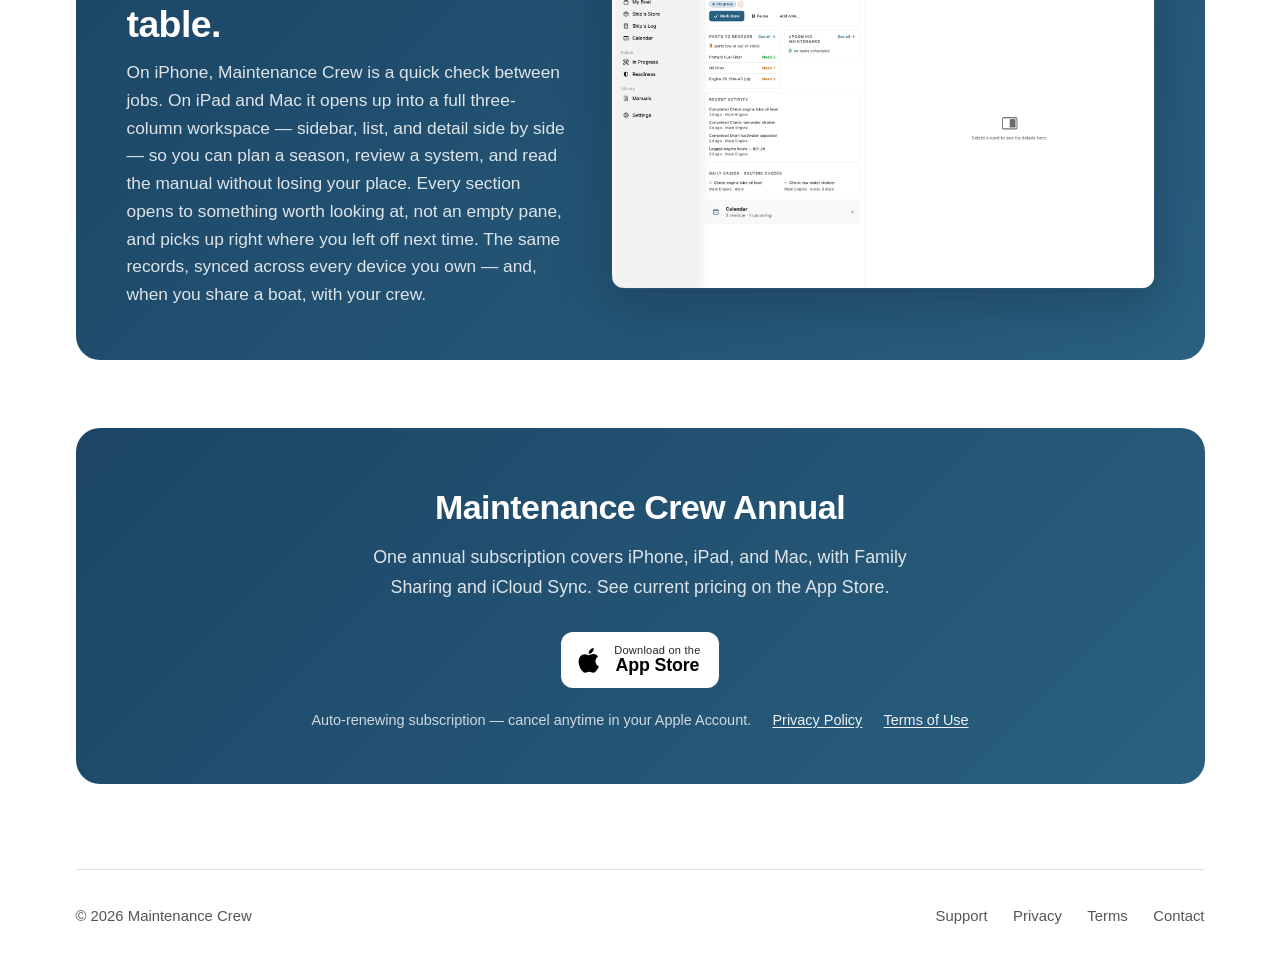
==== commit e0496880: "v1.3.1" ====
--- a/index.html
+++ b/index.html
@@ -183,7 +183,7 @@
         <li class="journey-step">
           <span class="journey-step-num">3</span>
           <h3>Bring a co-skipper along.</h3>
-          <p>Share a boat and every entry your co-skipper logs syncs straight to your own Ship's Log, attributed to them. A durable Partner Activity feed on the Dashboard lets you catch up on their work whenever you open the app — not just the moment it happens.</p>
+          <p>Share a boat and every entry your co-skipper logs syncs straight to your own Ship's Log, attributed to them. A brief notice appears the moment they make a change, wherever you're working in the app — and a durable Partner Activity feed on the Dashboard lets you catch up on their full history any time you open it, not just the instant it happens.</p>
         </li>
         <li class="journey-step">
           <span class="journey-step-num">4</span>
@@ -197,7 +197,7 @@
       <div class="showcase-copy">
         <span class="section-heading">Built for every screen</span>
         <h2>At the helm or the chart table.</h2>
-        <p>On iPhone, Maintenance Crew is a quick check between jobs. On iPad and Mac it opens up into a full three-column workspace — sidebar, list, and detail side by side — so you can plan a season, review a system, and read the manual without losing your place. The same records, synced across every device you own — and, when you share a boat, with your crew.</p>
+        <p>On iPhone, Maintenance Crew is a quick check between jobs. On iPad and Mac it opens up into a full three-column workspace — sidebar, list, and detail side by side — so you can plan a season, review a system, and read the manual without losing your place. Every section opens to something worth looking at, not an empty pane, and picks up right where you left off next time. The same records, synced across every device you own — and, when you share a boat, with your crew.</p>
       </div>
       <div class="showcase-frame">
         <img src="assets/screen-macos-dashboard.png" alt="Maintenance Crew on Mac showing the three-column workspace: sidebar, dashboard cards, and detail pane">
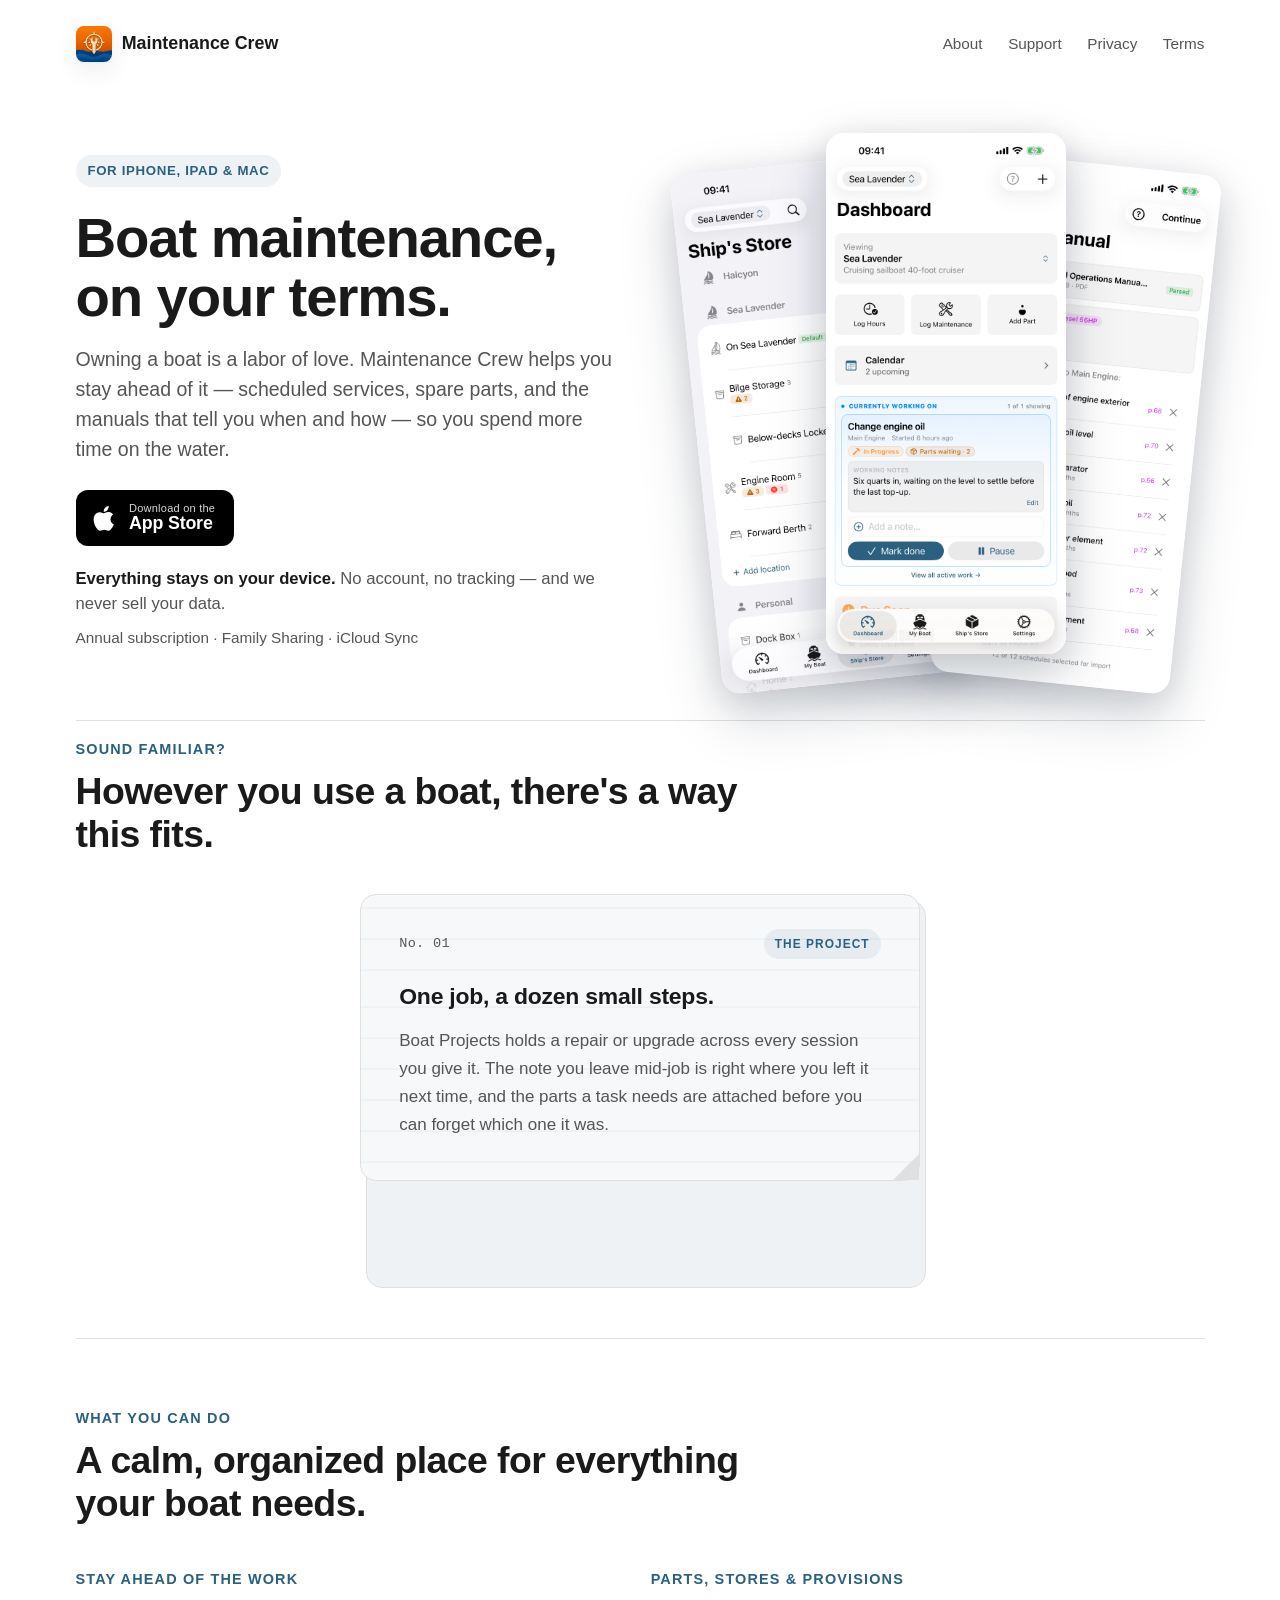
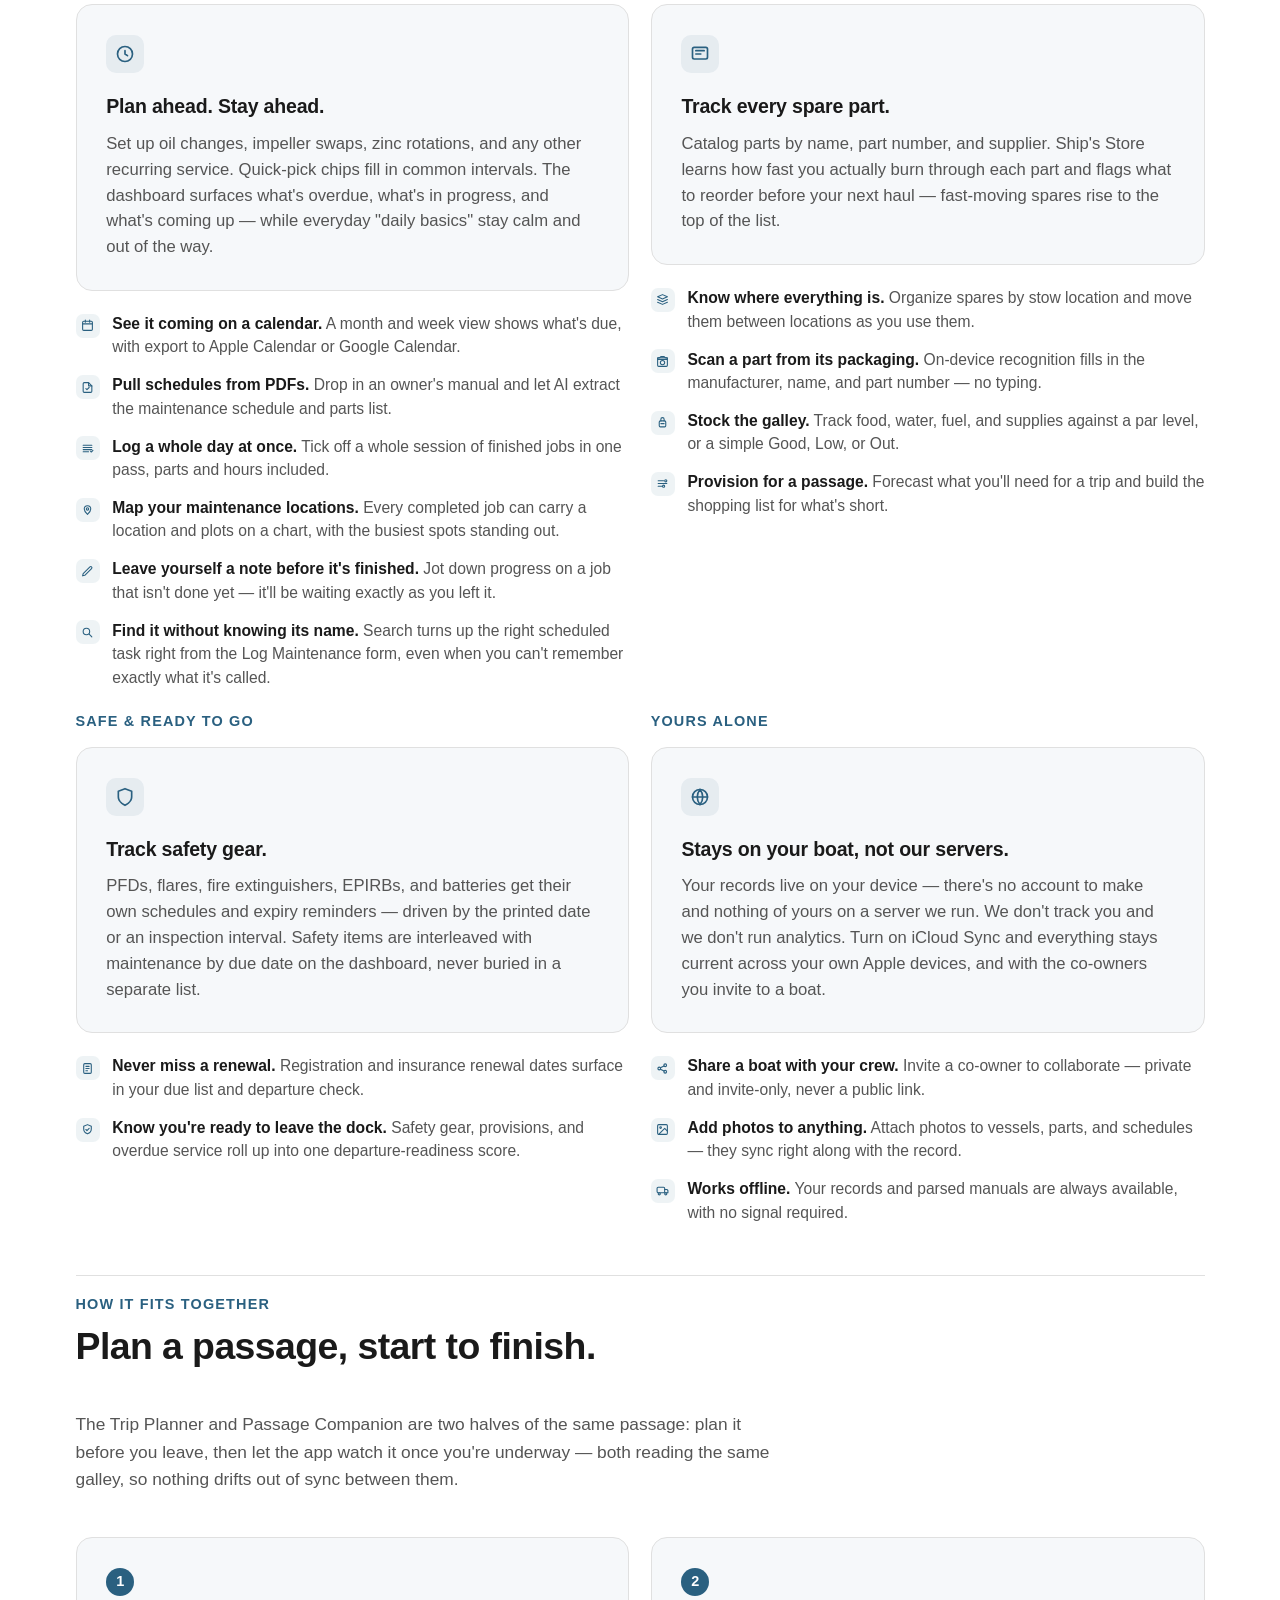
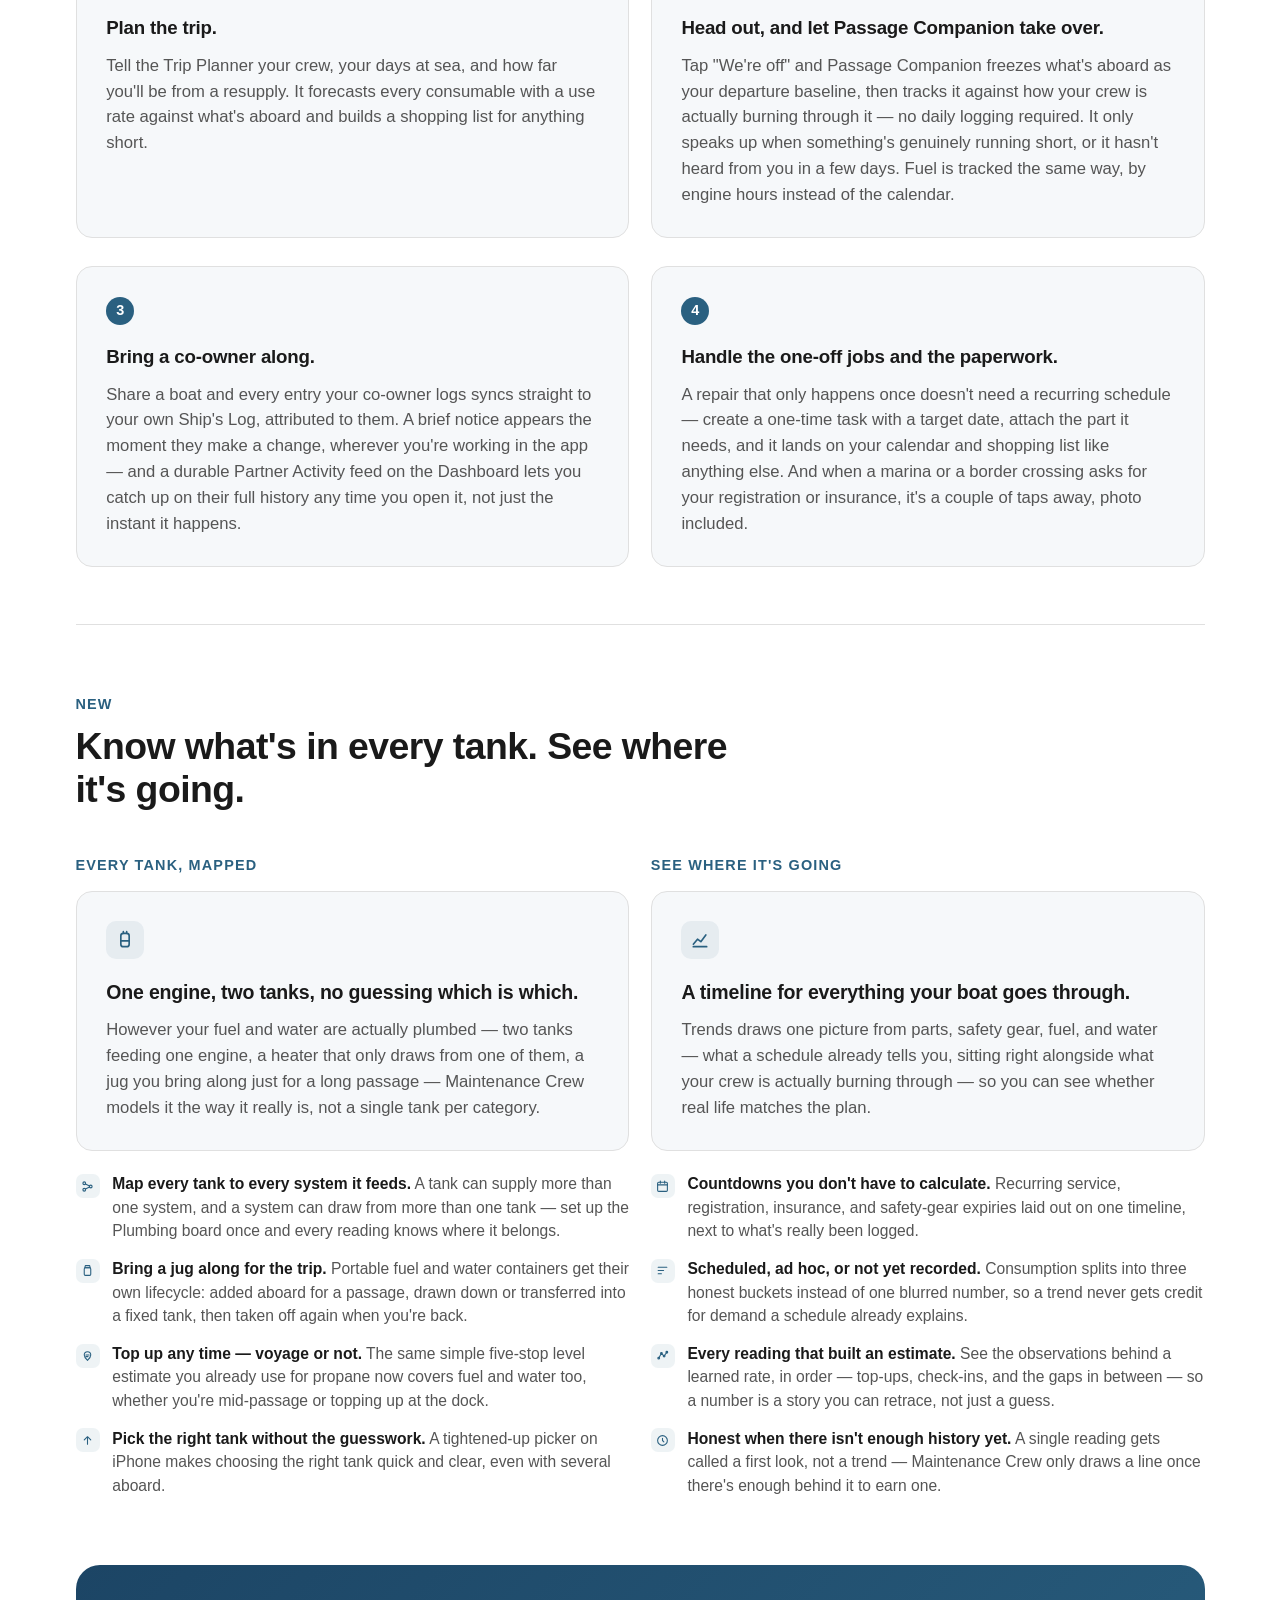
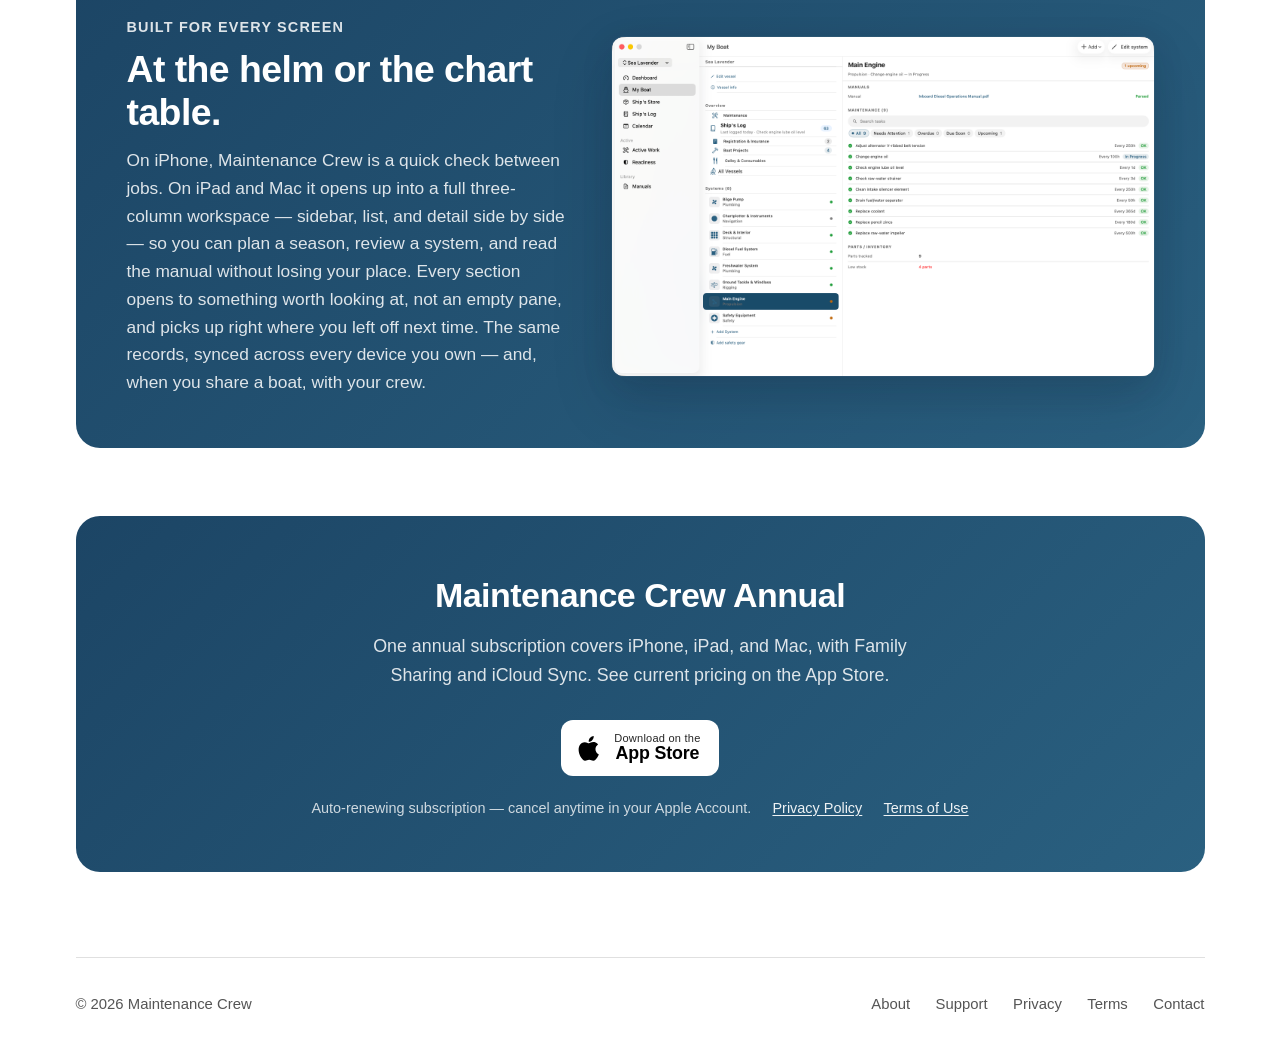
==== commit c59e9c31: "v1.4.0" ====
--- a/index.html
+++ b/index.html
@@ -4,9 +4,9 @@
   <meta charset="UTF-8">
   <meta name="viewport" content="width=device-width, initial-scale=1.0">
   <title>Maintenance Crew — Boat maintenance, on your terms.</title>
-  <meta name="description" content="Maintenance Crew is a boat-maintenance tracker for iPhone, iPad, and Mac. Your records stay on your device — no account, no tracking. Schedule services, track spare parts, scan parts, see what's due on a calendar, share a boat with your crew, and pull schedules from PDF owner's manuals.">
+  <meta name="description" content="A boat-maintenance tracker for iPhone, iPad, and Mac. Schedule service, track parts, and pull schedules from manuals. No account, no tracking.">
   <meta property="og:title" content="Maintenance Crew">
-  <meta property="og:description" content="Schedule services, track spare parts, and stow locations on iPhone, iPad, and Mac. Calendar view with export, on-device part scanning, photos, boat sharing for co-skippers, and AI schedule import from PDF owner's manuals.">
+  <meta property="og:description" content="A boat-maintenance tracker for iPhone, iPad, and Mac. Schedule service, track parts, and pull schedules from manuals. No account, no tracking.">
   <meta property="og:type" content="website">
   <meta property="og:url" content="https://maintenancecrew.app">
   <link rel="stylesheet" href="style.css">
@@ -21,6 +21,7 @@
         <span class="wordmark">Maintenance Crew</span>
       </a>
       <nav>
+        <a href="about.html">About</a>
         <a href="support.html">Support</a>
         <a href="privacy.html">Privacy</a>
         <a href="disclaimer.html">Terms</a>
@@ -55,6 +56,33 @@
       </div>
     </section>
 
+    <section class="stories">
+      <span class="section-heading">Sound familiar?</span>
+      <h2 class="section-title">However you use a boat, there's a way this fits.</h2>
+      <div class="story-wrap">
+        <div class="story-stack" aria-hidden="true"></div>
+        <div class="story-book" id="storyBook">
+          <div class="story-page" id="storyPage">
+            <div class="story-page-content">
+              <div class="story-page-head">
+                <span class="story-no" id="storyNo">No. 01</span>
+                <span class="story-tag" id="storyTag">THE PROJECT</span>
+              </div>
+              <h3 id="storyTitle"></h3>
+              <p id="storyBody"></p>
+            </div>
+            <div class="story-fold" id="storyFold" data-dir="1" role="button" tabindex="0" aria-label="Turn page"></div>
+          </div>
+        </div>
+        <div class="story-nav">
+          <button class="story-nav-btn" type="button" data-dir="-1" aria-label="Previous story">&lsaquo; Previous</button>
+          <div class="story-dots" id="storyDots"></div>
+          <button class="story-nav-btn" type="button" data-dir="1" aria-label="Next story">Next &rsaquo;</button>
+        </div>
+        <div class="story-count" id="storyCount">Entry 1 of 6</div>
+      </div>
+    </section>
+
     <section class="features">
       <span class="section-heading">What you can do</span>
       <h2 class="section-title">A calm, organized place for everything your boat needs.</h2>
@@ -86,6 +114,14 @@
               <span class="feature-list-icon"><svg viewBox="0 0 24 24"><path d="M12 21s6-5.5 6-10a6 6 0 0 0-12 0c0 4.5 6 10 6 10z"/><circle cx="12" cy="11" r="2.2"/></svg></span>
               <span><strong>Map your maintenance locations.</strong> Every completed job can carry a location and plots on a chart, with the busiest spots standing out.</span>
             </li>
+            <li class="feature-list-item">
+              <span class="feature-list-icon"><svg viewBox="0 0 24 24"><path d="M16.5 3.5a2.1 2.1 0 0 1 3 3L7 19l-4 1 1-4 12.5-12.5z"/></svg></span>
+              <span><strong>Leave yourself a note before it's finished.</strong> Jot down progress on a job that isn't done yet — it'll be waiting exactly as you left it.</span>
+            </li>
+            <li class="feature-list-item">
+              <span class="feature-list-icon"><svg viewBox="0 0 24 24"><circle cx="10" cy="10" r="6"/><path d="M20 20l-4.5-4.5"/></svg></span>
+              <span><strong>Find it without knowing its name.</strong> Search turns up the right scheduled task right from the Log Maintenance form, even when you can't remember exactly what it's called.</span>
+            </li>
           </ul>
         </div>
         <div class="feature-cluster">
@@ -143,12 +179,12 @@
               <svg viewBox="0 0 24 24"><circle cx="12" cy="12" r="9"/><path d="M3 12h18M12 3a14 14 0 0 1 0 18M12 3a14 14 0 0 0 0 18"/></svg>
             </div>
             <h3>Stays on your boat, not our servers.</h3>
-            <p>Your records live on your device — there's no account to make and nothing of yours on a server we run. We don't track you and we don't run analytics. Turn on iCloud Sync and everything stays current across your own Apple devices, and with the co-skippers you invite to a boat.</p>
+            <p>Your records live on your device — there's no account to make and nothing of yours on a server we run. We don't track you and we don't run analytics. Turn on iCloud Sync and everything stays current across your own Apple devices, and with the co-owners you invite to a boat.</p>
           </div>
           <ul class="feature-list">
             <li class="feature-list-item">
               <span class="feature-list-icon"><svg viewBox="0 0 24 24"><circle cx="6" cy="12" r="2.5"/><circle cx="17" cy="6" r="2.5"/><circle cx="17" cy="18" r="2.5"/><path d="M8.2 10.8l6.6-3.6M8.2 13.2l6.6 3.6"/></svg></span>
-              <span><strong>Share a boat with your crew.</strong> Invite a co-skipper to collaborate — private and invite-only, never a public link.</span>
+              <span><strong>Share a boat with your crew.</strong> Invite a co-owner to collaborate — private and invite-only, never a public link.</span>
             </li>
             <li class="feature-list-item">
               <span class="feature-list-icon"><svg viewBox="0 0 24 24"><rect x="3" y="3" width="18" height="18" rx="2"/><circle cx="8.5" cy="8.5" r="1.5"/><path d="M21 15l-5-5L5 21"/></svg></span>
@@ -177,13 +213,13 @@
         </li>
         <li class="journey-step">
           <span class="journey-step-num">2</span>
-          <h3>Cast off, and let Passage Companion take over.</h3>
+          <h3>Head out, and let Passage Companion take over.</h3>
           <p>Tap "We're off" and Passage Companion freezes what's aboard as your departure baseline, then tracks it against how your crew is actually burning through it — no daily logging required. It only speaks up when something's genuinely running short, or it hasn't heard from you in a few days. Fuel is tracked the same way, by engine hours instead of the calendar.</p>
         </li>
         <li class="journey-step">
           <span class="journey-step-num">3</span>
-          <h3>Bring a co-skipper along.</h3>
-          <p>Share a boat and every entry your co-skipper logs syncs straight to your own Ship's Log, attributed to them. A brief notice appears the moment they make a change, wherever you're working in the app — and a durable Partner Activity feed on the Dashboard lets you catch up on their full history any time you open it, not just the instant it happens.</p>
+          <h3>Bring a co-owner along.</h3>
+          <p>Share a boat and every entry your co-owner logs syncs straight to your own Ship's Log, attributed to them. A brief notice appears the moment they make a change, wherever you're working in the app — and a durable Partner Activity feed on the Dashboard lets you catch up on their full history any time you open it, not just the instant it happens.</p>
         </li>
         <li class="journey-step">
           <span class="journey-step-num">4</span>
@@ -193,6 +229,70 @@
       </ol>
     </section>
 
+    <section class="features" id="tanks-trends">
+      <span class="section-heading">New</span>
+      <h2 class="section-title">Know what's in every tank. See where it's going.</h2>
+
+      <div class="feature-grid">
+        <div class="feature-cluster">
+          <span class="section-heading">Every tank, mapped</span>
+          <div class="feature-card">
+            <div class="feature-icon">
+              <svg viewBox="0 0 24 24"><rect x="7" y="4" width="10" height="16" rx="3"/><path d="M7 13h10M10 4V2M14 4V2"/></svg>
+            </div>
+            <h3>One engine, two tanks, no guessing which is which.</h3>
+            <p>However your fuel and water are actually plumbed — two tanks feeding one engine, a heater that only draws from one of them, a jug you bring along just for a long passage — Maintenance Crew models it the way it really is, not a single tank per category.</p>
+          </div>
+          <ul class="feature-list">
+            <li class="feature-list-item">
+              <span class="feature-list-icon"><svg viewBox="0 0 24 24"><circle cx="6" cy="6" r="2.5"/><circle cx="6" cy="18" r="2.5"/><circle cx="18" cy="12" r="2.5"/><path d="M8.2 7.2L15.8 11M8.2 16.8L15.8 13"/></svg></span>
+              <span><strong>Map every tank to every system it feeds.</strong> A tank can supply more than one system, and a system can draw from more than one tank — set up the Plumbing board once and every reading knows where it belongs.</span>
+            </li>
+            <li class="feature-list-item">
+              <span class="feature-list-icon"><svg viewBox="0 0 24 24"><path d="M8 3h8l1 4H7z"/><rect x="6" y="7" width="12" height="14" rx="2"/></svg></span>
+              <span><strong>Bring a jug along for the trip.</strong> Portable fuel and water containers get their own lifecycle: added aboard for a passage, drawn down or transferred into a fixed tank, then taken off again when you're back.</span>
+            </li>
+            <li class="feature-list-item">
+              <span class="feature-list-icon"><svg viewBox="0 0 24 24"><path d="M12 21s6-5.5 6-10a6 6 0 0 0-12 0c0 4.5 6 10 6 10z"/><path d="M9 11h6M9 14h4"/></svg></span>
+              <span><strong>Top up any time — voyage or not.</strong> The same simple five-stop level estimate you already use for propane now covers fuel and water too, whether you're mid-passage or topping up at the dock.</span>
+            </li>
+            <li class="feature-list-item">
+              <span class="feature-list-icon"><svg viewBox="0 0 24 24"><path d="M12 5v14M6 11l6-6 6 6"/></svg></span>
+              <span><strong>Pick the right tank without the guesswork.</strong> A tightened-up picker on iPhone makes choosing the right tank quick and clear, even with several aboard.</span>
+            </li>
+          </ul>
+        </div>
+        <div class="feature-cluster">
+          <span class="section-heading">See where it's going</span>
+          <div class="feature-card">
+            <div class="feature-icon">
+              <svg viewBox="0 0 24 24"><path d="M4 17l5-6 4 3 6-8"/><path d="M4 20h16"/></svg>
+            </div>
+            <h3>A timeline for everything your boat goes through.</h3>
+            <p>Trends draws one picture from parts, safety gear, fuel, and water — what a schedule already tells you, sitting right alongside what your crew is actually burning through — so you can see whether real life matches the plan.</p>
+          </div>
+          <ul class="feature-list">
+            <li class="feature-list-item">
+              <span class="feature-list-icon"><svg viewBox="0 0 24 24"><rect x="3" y="4" width="18" height="17" rx="2"/><path d="M3 9h18M8 2v4M16 2v4"/></svg></span>
+              <span><strong>Countdowns you don't have to calculate.</strong> Recurring service, registration, insurance, and safety-gear expiries laid out on one timeline, next to what's really been logged.</span>
+            </li>
+            <li class="feature-list-item">
+              <span class="feature-list-icon"><svg viewBox="0 0 24 24"><path d="M4 6h16M4 12h10M4 18h6"/></svg></span>
+              <span><strong>Scheduled, ad hoc, or not yet recorded.</strong> Consumption splits into three honest buckets instead of one blurred number, so a trend never gets credit for demand a schedule already explains.</span>
+            </li>
+            <li class="feature-list-item">
+              <span class="feature-list-icon"><svg viewBox="0 0 24 24"><circle cx="5" cy="17" r="1.6"/><circle cx="10" cy="8" r="1.6"/><circle cx="15" cy="13" r="1.6"/><circle cx="20" cy="6" r="1.6"/><path d="M5 17L10 8l5 5 5-7"/></svg></span>
+              <span><strong>Every reading that built an estimate.</strong> See the observations behind a learned rate, in order — top-ups, check-ins, and the gaps in between — so a number is a story you can retrace, not just a guess.</span>
+            </li>
+            <li class="feature-list-item">
+              <span class="feature-list-icon"><svg viewBox="0 0 24 24"><circle cx="12" cy="12" r="9"/><path d="M12 8v4l2.5 2.5"/></svg></span>
+              <span><strong>Honest when there isn't enough history yet.</strong> A single reading gets called a first look, not a trend — Maintenance Crew only draws a line once there's enough behind it to earn one.</span>
+            </li>
+          </ul>
+        </div>
+      </div>
+    </section>
+
     <section class="showcase">
       <div class="showcase-copy">
         <span class="section-heading">Built for every screen</span>
@@ -200,7 +300,7 @@
         <p>On iPhone, Maintenance Crew is a quick check between jobs. On iPad and Mac it opens up into a full three-column workspace — sidebar, list, and detail side by side — so you can plan a season, review a system, and read the manual without losing your place. Every section opens to something worth looking at, not an empty pane, and picks up right where you left off next time. The same records, synced across every device you own — and, when you share a boat, with your crew.</p>
       </div>
       <div class="showcase-frame">
-        <img src="assets/screen-macos-dashboard.png" alt="Maintenance Crew on Mac showing the three-column workspace: sidebar, dashboard cards, and detail pane">
+        <img src="assets/screen-macos-myboat.png" alt="Maintenance Crew on Mac showing My Boat's three-column workspace: vessel systems in the sidebar and list, and the Main Engine detail pane with its parsed manual and maintenance list">
       </div>
     </section>
 
@@ -230,6 +330,7 @@
     <footer class="site-footer">
       <div>&copy; 2026 Maintenance Crew</div>
       <div class="links">
+        <a href="about.html">About</a>
         <a href="support.html">Support</a>
         <a href="privacy.html">Privacy</a>
         <a href="disclaimer.html">Terms</a>
@@ -239,5 +340,89 @@
 
   </div>
 
+  <script>
+  (function () {
+    var STORIES = [
+      { tag: "THE PROJECT", title: "One job, a dozen small steps.",
+        body: "Boat Projects holds a repair or upgrade across every session you give it. The note you leave mid-job is right where you left it next time, and the parts a task needs are attached before you can forget which one it was." },
+      { tag: "THE PARTNER", title: "Two owners, one logbook.",
+        body: "Invite a co-owner to your boat and every entry they log — the part they ordered, the fix they found — lands in your own Ship's Log, attributed to them, with a quiet nudge the moment something changes." },
+      { tag: "THE MANUAL", title: "What the manufacturer says, one tap away.",
+        body: "Drop in an owner's manual and the schedule, intervals, and parts list come out the other side — with the page reference sitting right on the task, so you can jump straight to the paragraph that explains it." },
+      { tag: "SEASON START", title: "Everything checked before you shove off.",
+        body: "Safety gear, registration, insurance, and anything overdue roll up into one departure-readiness read, and the calendar lays out what's due this month — before you've even pulled the cover off." },
+      { tag: "LAY-UP", title: "Put her away right, remember it next spring.",
+        body: "Log the winterizing jobs as you go and note where you stopped. Next season's dashboard picks up exactly where lay-up left off — nothing relies on memory from six months ago." },
+      { tag: "THE PASSAGE", title: "A weekend, a season, or the whole coast.",
+        body: "Tell the Trip Planner your crew and your days out, and it turns that into a shopping list before you leave the dock. Head out, and Passage Companion tracks it against what's actually aboard — quiet until something's genuinely running short." }
+    ];
+
+    var N = STORIES.length;
+    var index = 0;
+    var book = document.getElementById('storyBook');
+    var dotsWrap = document.getElementById('storyDots');
+    var countEl = document.getElementById('storyCount');
+    if (!book) return;
+
+    STORIES.forEach(function (_, i) {
+      var dot = document.createElement('button');
+      dot.type = 'button';
+      dot.setAttribute('aria-current', i === 0 ? 'true' : 'false');
+      dot.setAttribute('aria-label', 'Go to story ' + (i + 1));
+      dot.addEventListener('click', function () { go(i - index); });
+      dotsWrap.appendChild(dot);
+    });
+
+    function paint() {
+      var d = STORIES[index];
+      document.getElementById('storyNo').textContent = 'No. ' + String(index + 1).padStart(2, '0');
+      document.getElementById('storyTag').textContent = d.tag;
+      document.getElementById('storyTitle').textContent = d.title;
+      document.getElementById('storyBody').textContent = d.body;
+      countEl.textContent = 'Entry ' + (index + 1) + ' of ' + N;
+      Array.prototype.forEach.call(dotsWrap.children, function (dot, i) {
+        dot.setAttribute('aria-current', i === index ? 'true' : 'false');
+      });
+    }
+
+    function go(dir) {
+      if (!dir) return;
+      var page = document.getElementById('storyPage');
+      var clone = page.cloneNode(true);
+      clone.removeAttribute('id');
+      clone.classList.add('flip', dir > 0 ? 'turn-next' : 'turn-prev');
+      book.appendChild(clone);
+
+      index = (index + dir + N) % N;
+      paint();
+
+      clone.addEventListener('animationend', function () { clone.remove(); }, { once: true });
+    }
+
+    document.querySelectorAll('.story-nav-btn').forEach(function (btn) {
+      btn.addEventListener('click', function () { go(parseInt(btn.dataset.dir, 10)); });
+    });
+
+    var fold = document.getElementById('storyFold');
+    fold.addEventListener('click', function () { go(1); });
+    fold.addEventListener('keydown', function (e) {
+      if (e.key === 'Enter' || e.key === ' ') { e.preventDefault(); go(1); }
+    });
+    setTimeout(function () { fold.classList.add('hint'); }, 900);
+
+    document.addEventListener('keydown', function (e) {
+      if (e.key !== 'ArrowLeft' && e.key !== 'ArrowRight') return;
+      var tag = (document.activeElement && document.activeElement.tagName) || '';
+      if (tag === 'INPUT' || tag === 'TEXTAREA') return;
+      var rect = book.getBoundingClientRect();
+      var inView = rect.top < window.innerHeight && rect.bottom > 0;
+      if (!inView) return;
+      go(e.key === 'ArrowRight' ? 1 : -1);
+    });
+
+    paint();
+  })();
+  </script>
+
 </body>
 </html>
--- a/style.css
+++ b/style.css
@@ -14,6 +14,10 @@
   --accent-tint: rgba(42,96,128,0.08);
   --shadow-soft: 0 1px 2px rgba(15,30,50,0.04), 0 8px 24px rgba(15,30,50,0.08);
   --shadow-deep: 0 8px 32px rgba(15,30,50,0.12), 0 24px 60px rgba(15,30,50,0.18);
+
+  /* Story vignettes (logbook) */
+  --rule: rgba(28,96,128,0.14);
+  --spine: rgba(15,30,45,0.30);
 }
 
 @media (prefers-color-scheme: dark) {
@@ -31,6 +35,9 @@
     --accent-tint: rgba(91,163,201,0.10);
     --shadow-soft: 0 1px 2px rgba(0,0,0,0.4), 0 8px 24px rgba(0,0,0,0.45);
     --shadow-deep: 0 12px 40px rgba(0,0,0,0.55);
+
+    --rule: rgba(160,200,220,0.13);
+    --spine: rgba(0,0,0,0.55);
   }
 }
 
@@ -344,6 +351,198 @@
 .landing .hero-phones img:nth-child(3) {
   transform: translate(130px, 20px) rotate(6deg);
   z-index: 1;
+}
+
+/* Story vignettes (logbook) */
+.landing .stories {
+  padding: 1rem 0 3.5rem;
+  border-top: 1px solid var(--border);
+}
+
+.landing .stories .section-title {
+  margin-bottom: 2.25rem;
+}
+
+.landing .story-wrap {
+  position: relative;
+  max-width: 560px;
+  margin: 0 auto;
+}
+
+.landing .story-stack {
+  position: absolute;
+  inset: 6px -6px -10px 6px;
+  background: var(--surface-2);
+  border: 1px solid var(--border);
+  border-radius: 16px;
+}
+
+.landing .story-book {
+  position: relative;
+  perspective: 1800px;
+  border-radius: 16px;
+}
+
+.landing .story-page {
+  position: relative;
+  background: var(--surface);
+  border: 1px solid var(--border);
+  border-radius: 16px;
+  min-height: 280px;
+  background-image: repeating-linear-gradient(to bottom, transparent, transparent 30px, var(--rule) 31px);
+  background-position: 0 4.8rem;
+}
+
+.landing .story-page-content {
+  position: relative;
+  padding: 2rem 2.25rem 2.4rem;
+}
+
+.landing .story-page.flip {
+  position: absolute;
+  inset: 0;
+  backface-visibility: hidden;
+  will-change: transform, opacity;
+  transform-origin: left center;
+  pointer-events: none;
+  z-index: 5;
+}
+.landing .story-page.flip.turn-next { animation: storyTurnNext 0.6s ease forwards; }
+.landing .story-page.flip.turn-prev { transform-origin: right center; animation: storyTurnPrev 0.6s ease forwards; }
+
+@keyframes storyTurnNext {
+  0%   { transform: rotateY(0deg);    opacity: 1;   box-shadow: -12px 0 24px var(--spine); }
+  100% { transform: rotateY(-150deg); opacity: 0.2; box-shadow: 0 0 0 transparent; }
+}
+@keyframes storyTurnPrev {
+  0%   { transform: rotateY(0deg);   opacity: 1;   box-shadow: 12px 0 24px var(--spine); }
+  100% { transform: rotateY(150deg); opacity: 0.2; box-shadow: 0 0 0 transparent; }
+}
+
+.landing .story-page-head {
+  display: flex;
+  align-items: center;
+  justify-content: space-between;
+  margin-bottom: 1.1rem;
+}
+
+.landing .story-no {
+  font-family: ui-monospace, SFMono-Regular, Menlo, Consolas, monospace;
+  font-size: 0.8rem;
+  color: var(--muted);
+  letter-spacing: 0.02em;
+}
+
+.landing .story-tag {
+  font-size: 0.7rem;
+  font-weight: 700;
+  letter-spacing: 0.09em;
+  color: var(--accent);
+  background: var(--accent-tint);
+  padding: 0.3rem 0.65rem;
+  border-radius: 999px;
+}
+
+.landing .story-page h3 {
+  font-size: 1.35rem;
+  font-weight: 700;
+  letter-spacing: -0.01em;
+  margin: 0 0 0.65rem;
+  text-wrap: balance;
+  position: relative;
+  z-index: 1;
+}
+
+.landing .story-page p {
+  color: var(--muted);
+  line-height: 1.65;
+  margin: 0;
+  max-width: 34rem;
+  position: relative;
+  z-index: 1;
+}
+
+.landing .story-fold {
+  position: absolute;
+  right: 0;
+  bottom: 0;
+  width: 30px;
+  height: 30px;
+  cursor: pointer;
+  z-index: 6;
+}
+.landing .story-fold::before {
+  content: "";
+  position: absolute;
+  right: 0;
+  bottom: 0;
+  width: 0;
+  height: 0;
+  border-style: solid;
+  border-width: 0 0 26px 26px;
+  border-color: transparent transparent var(--border) transparent;
+  transition: border-color 0.2s ease, border-width 0.2s ease;
+}
+.landing .story-fold:hover::before { border-color: transparent transparent var(--accent-tint) transparent; }
+.landing .story-fold.hint::before { animation: storyFoldHint 1.1s ease 0.4s 1; }
+
+@keyframes storyFoldHint {
+  0%, 100% { border-width: 0 0 26px 26px; border-color: transparent transparent var(--border) transparent; }
+  40%      { border-width: 0 0 42px 42px; border-color: transparent transparent var(--accent-tint) transparent; }
+}
+
+.landing .story-nav {
+  display: flex;
+  align-items: center;
+  justify-content: center;
+  gap: 1.1rem;
+  margin-top: 1.5rem;
+}
+
+.landing .story-nav-btn {
+  appearance: none;
+  border: 1px solid var(--border);
+  background: var(--surface);
+  color: var(--text);
+  height: 40px;
+  padding: 0 1rem;
+  border-radius: 999px;
+  font: inherit;
+  font-size: 0.88rem;
+  font-weight: 600;
+  cursor: pointer;
+  transition: background 0.2s ease, transform 0.15s ease;
+}
+.landing .story-nav-btn:hover { background: var(--accent-tint); }
+.landing .story-nav-btn:active { transform: scale(0.94); }
+.landing .story-nav-btn:focus-visible { outline: 2px solid var(--accent); outline-offset: 2px; }
+
+.landing .story-dots { display: flex; gap: 0.4rem; align-items: center; }
+.landing .story-dots button {
+  appearance: none;
+  border: none;
+  width: 7px;
+  height: 7px;
+  border-radius: 50%;
+  background: var(--border);
+  padding: 0;
+  cursor: pointer;
+}
+.landing .story-dots button[aria-current="true"] { background: var(--accent); width: 18px; border-radius: 5px; }
+.landing .story-dots button:focus-visible { outline: 2px solid var(--accent); outline-offset: 3px; }
+
+.landing .story-count {
+  text-align: center;
+  font-family: ui-monospace, SFMono-Regular, Menlo, Consolas, monospace;
+  font-size: 0.78rem;
+  color: var(--muted);
+  margin-top: 0.6rem;
+}
+
+@media (prefers-reduced-motion: reduce) {
+  .landing .story-fold.hint::before { animation: none; }
+  .landing .story-page.flip.turn-next,
+  .landing .story-page.flip.turn-prev { animation-duration: 0.001s; }
 }
 
 /* Features */
@@ -694,6 +893,12 @@
   .landing .feature-grid {
     grid-template-columns: 1fr;
   }
+  .landing .story-page-content {
+    padding: 1.5rem 1.5rem 1.85rem;
+  }
+  .landing .story-page h3 {
+    font-size: 1.2rem;
+  }
   .landing .journey-steps {
     grid-template-columns: 1fr;
   }
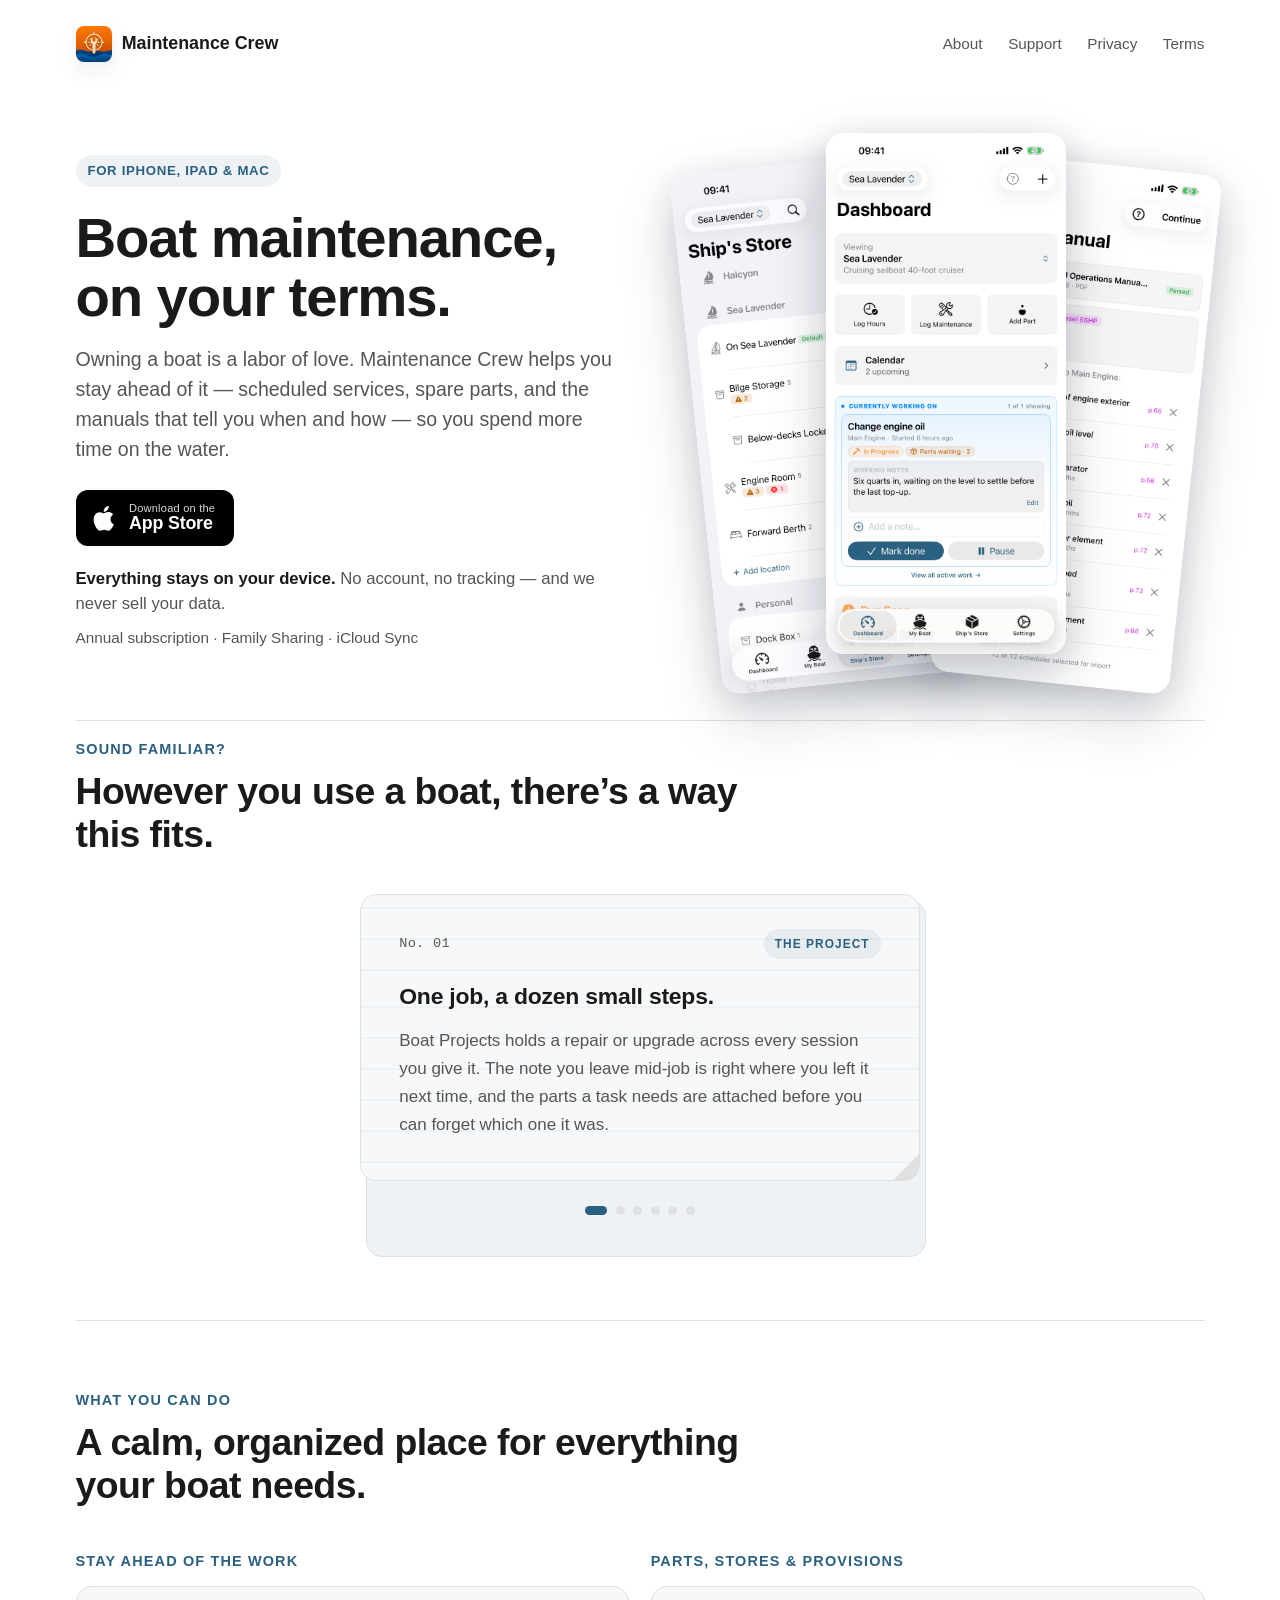
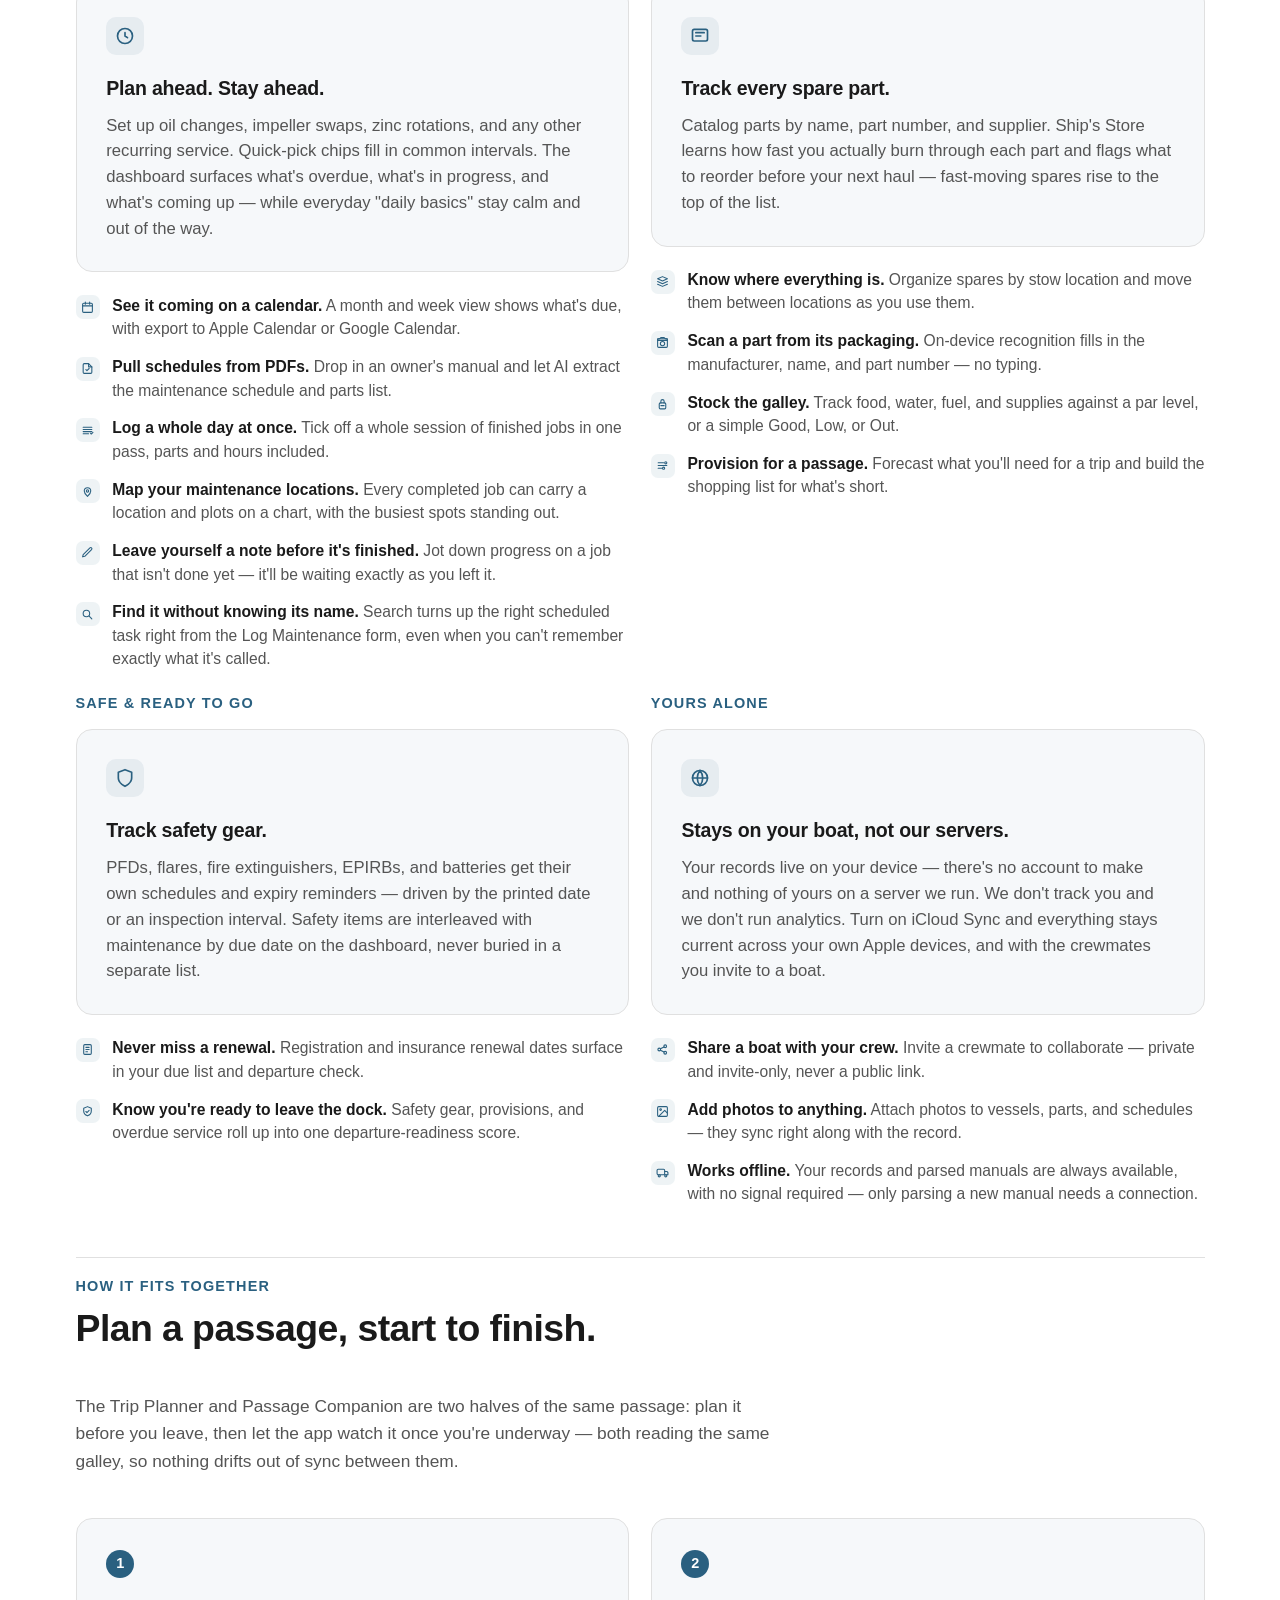
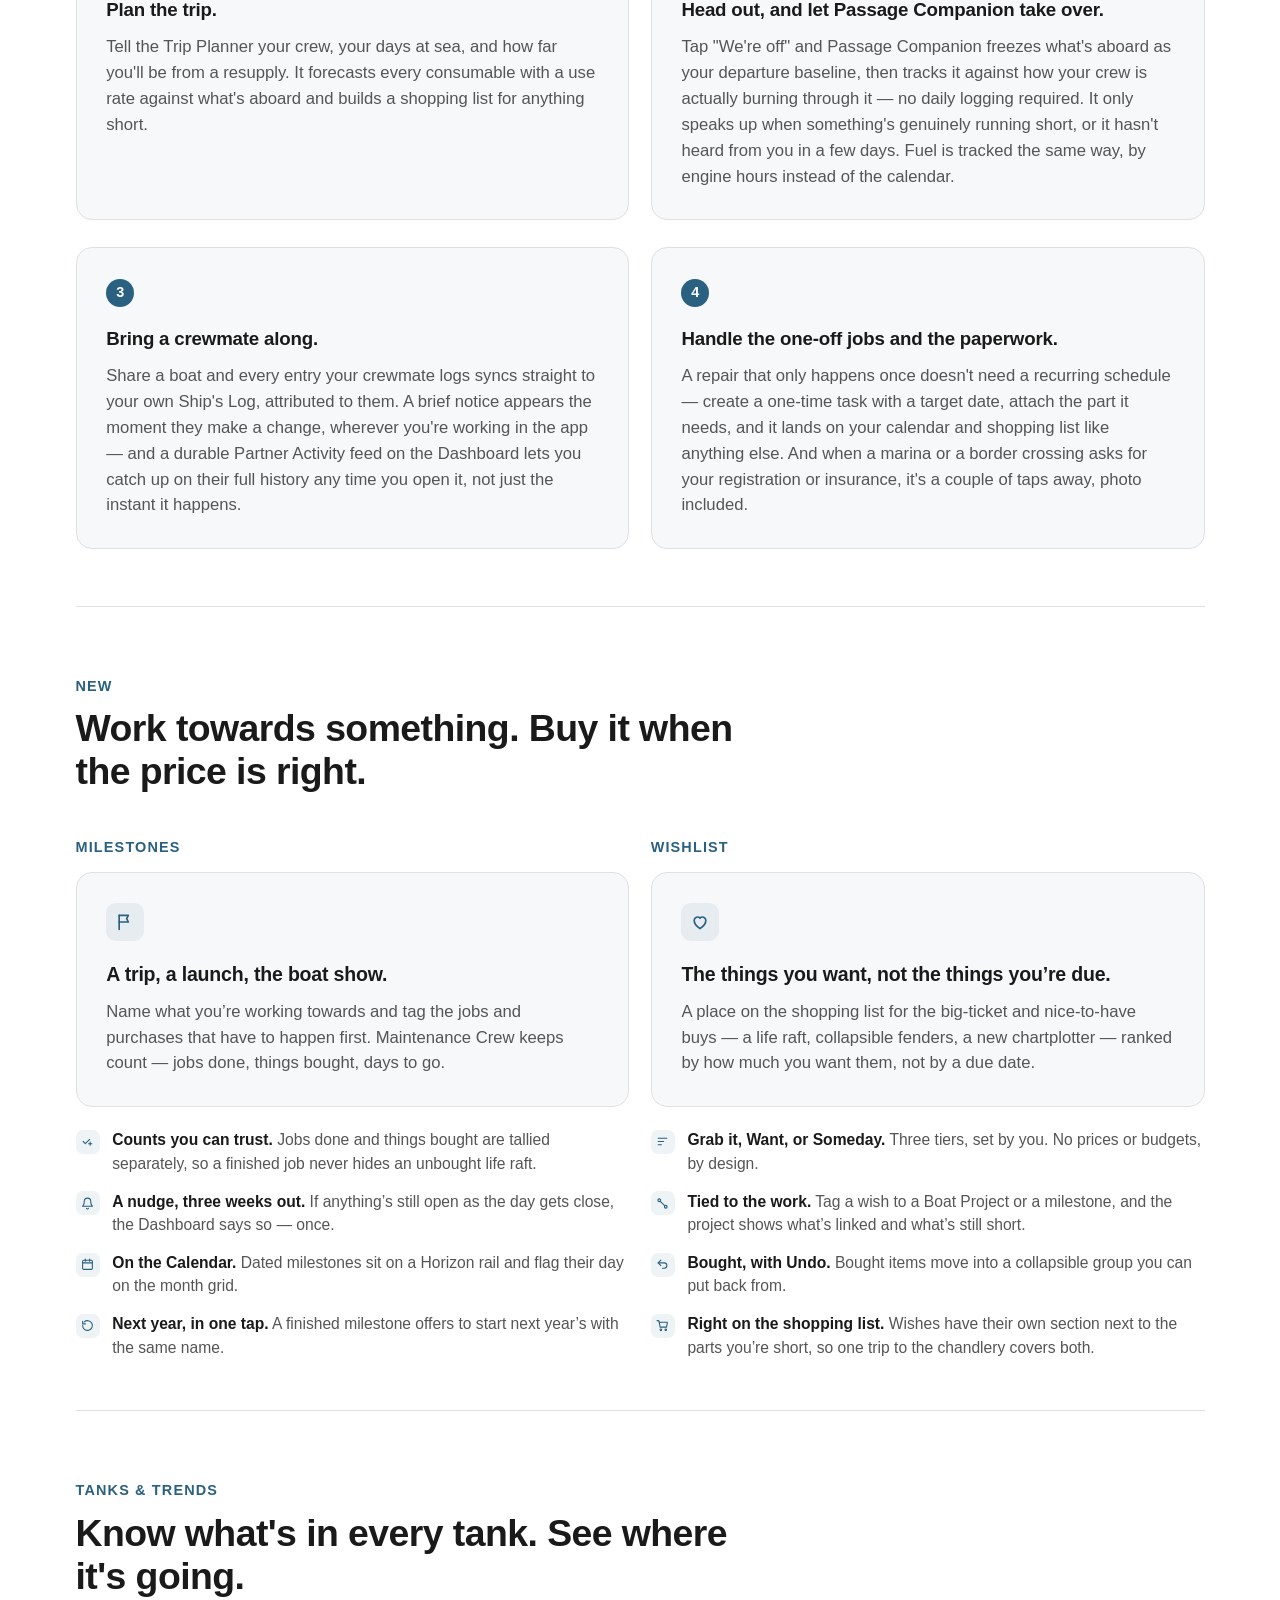
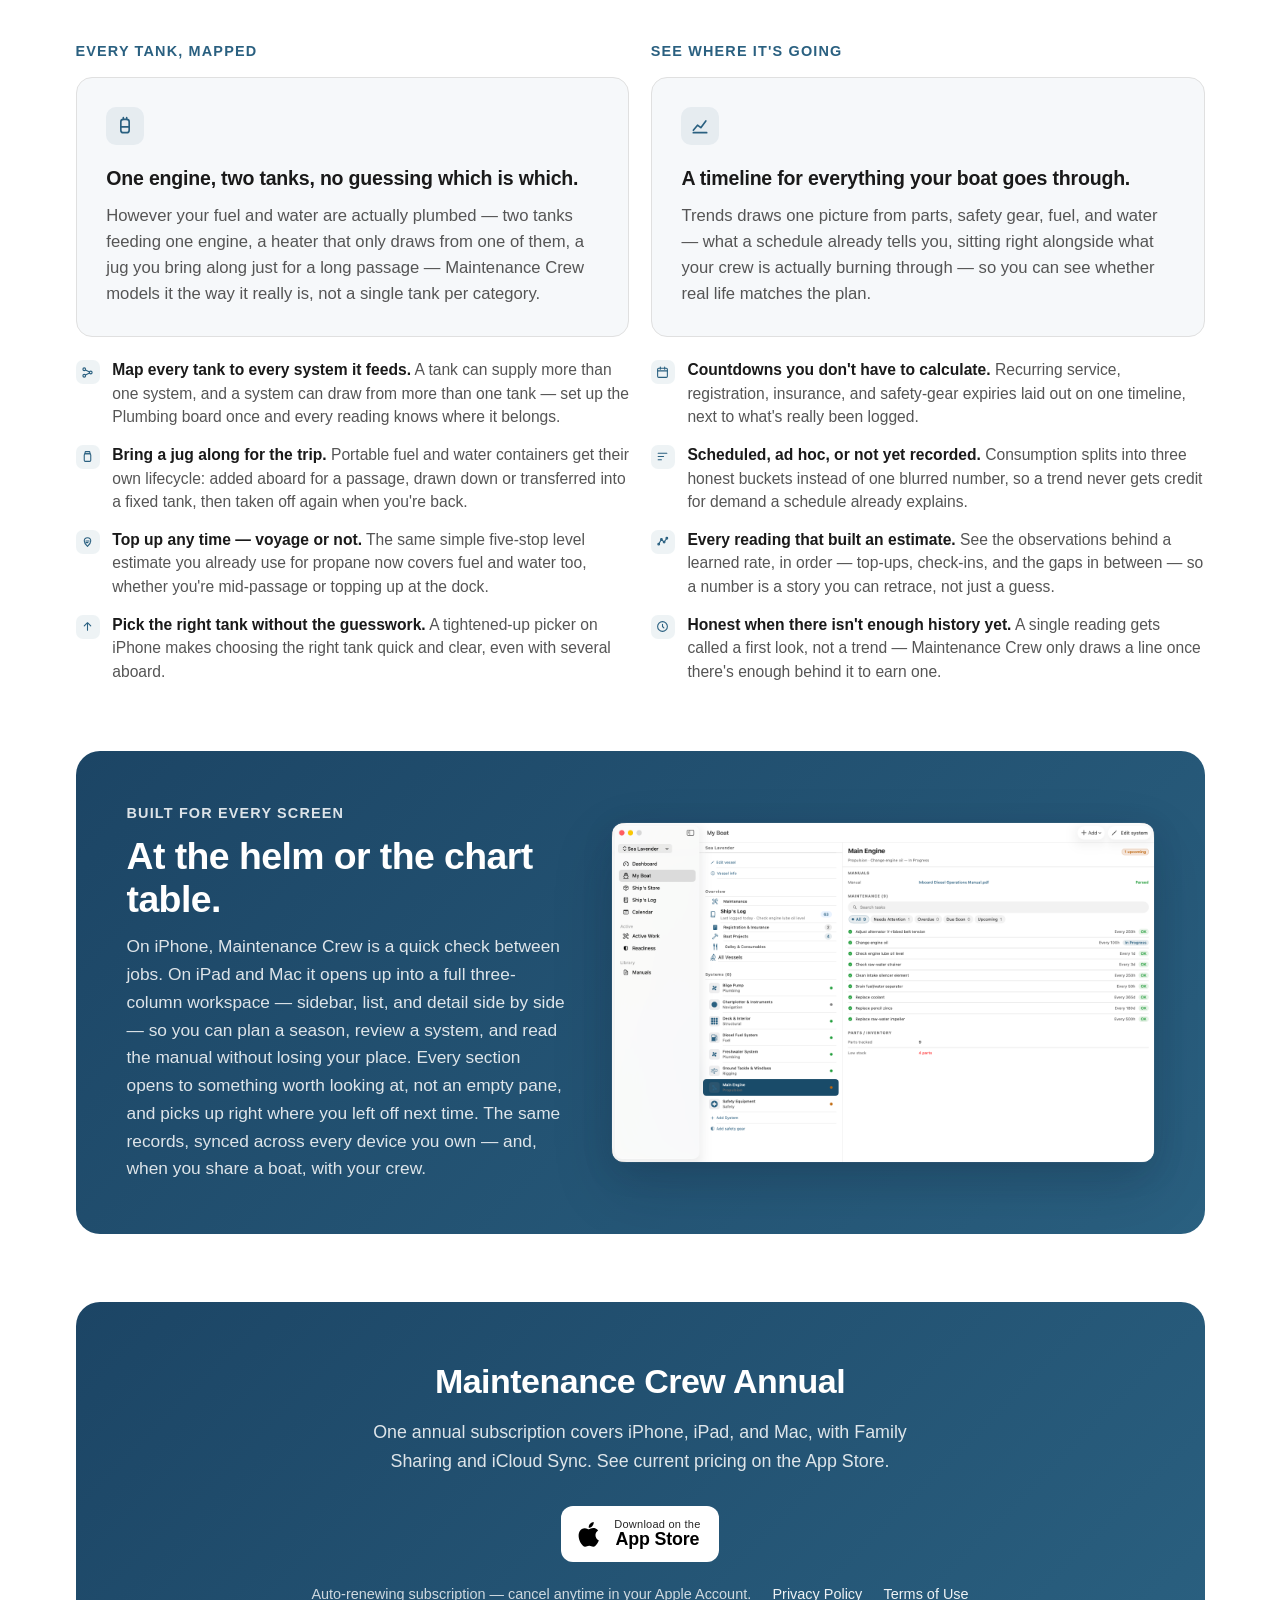
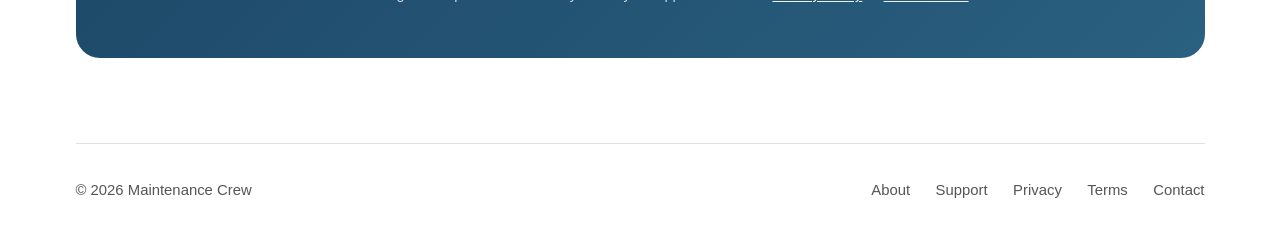
==== commit 3c972fda: "v1.5.0" ====
--- a/index.html
+++ b/index.html
@@ -58,28 +58,92 @@
 
     <section class="stories">
       <span class="section-heading">Sound familiar?</span>
-      <h2 class="section-title">However you use a boat, there's a way this fits.</h2>
+      <h2 class="section-title">However you use a boat, there&rsquo;s a way this fits.</h2>
       <div class="story-wrap">
         <div class="story-stack" aria-hidden="true"></div>
-        <div class="story-book" id="storyBook">
-          <div class="story-page" id="storyPage">
-            <div class="story-page-content">
-              <div class="story-page-head">
-                <span class="story-no" id="storyNo">No. 01</span>
-                <span class="story-tag" id="storyTag">THE PROJECT</span>
-              </div>
-              <h3 id="storyTitle"></h3>
-              <p id="storyBody"></p>
-            </div>
-            <div class="story-fold" id="storyFold" data-dir="1" role="button" tabindex="0" aria-label="Turn page"></div>
-          </div>
-        </div>
-        <div class="story-nav">
-          <button class="story-nav-btn" type="button" data-dir="-1" aria-label="Previous story">&lsaquo; Previous</button>
-          <div class="story-dots" id="storyDots"></div>
-          <button class="story-nav-btn" type="button" data-dir="1" aria-label="Next story">Next &rsaquo;</button>
-        </div>
-        <div class="story-count" id="storyCount">Entry 1 of 6</div>
+        <!-- All six entries are real markup in a scroll-snapping row: the site ships no
+             JavaScript (enforced by StaticSiteValidation_test.testNoExternalResources), so
+             the text must be readable, selectable, and indexable without it. Swipe, scroll,
+             and the numbered links below all move between entries natively. -->
+        <div class="story-book">
+          <article class="story-page" id="story-1" aria-label="Entry 1 of 6">
+            <div class="story-page-content">
+              <div class="story-page-head">
+                <span class="story-no">No. 01</span>
+                <span class="story-tag">THE PROJECT</span>
+              </div>
+              <h3>One job, a dozen small steps.</h3>
+              <p>Boat Projects holds a repair or upgrade across every session you give it. The note you leave mid-job is right where you left it next time, and the parts a task needs are attached before you can forget which one it was.</p>
+            </div>
+            <a class="story-fold" href="#story-2" aria-label="Next entry"></a>
+          </article>
+          <article class="story-page" id="story-2" aria-label="Entry 2 of 6">
+            <div class="story-page-content">
+              <div class="story-page-head">
+                <span class="story-no">No. 02</span>
+                <span class="story-tag">THE PARTNER</span>
+              </div>
+              <h3>Two owners, one logbook.</h3>
+              <p>Invite a crewmate to your boat and every entry they log &mdash; the part they ordered, the fix they found &mdash; lands in your own Ship&rsquo;s Log, attributed to them, with a quiet nudge the moment something changes.</p>
+            </div>
+            <a class="story-fold" href="#story-3" aria-label="Next entry"></a>
+          </article>
+          <article class="story-page" id="story-3" aria-label="Entry 3 of 6">
+            <div class="story-page-content">
+              <div class="story-page-head">
+                <span class="story-no">No. 03</span>
+                <span class="story-tag">THE MANUAL</span>
+              </div>
+              <h3>What the manufacturer says, one tap away.</h3>
+              <p>Drop in an owner&rsquo;s manual and the schedule, intervals, and parts list come out the other side &mdash; with the page reference sitting right on the task, so you can jump straight to the paragraph that explains it.</p>
+            </div>
+            <a class="story-fold" href="#story-4" aria-label="Next entry"></a>
+          </article>
+          <article class="story-page" id="story-4" aria-label="Entry 4 of 6">
+            <div class="story-page-content">
+              <div class="story-page-head">
+                <span class="story-no">No. 04</span>
+                <span class="story-tag">SEASON START</span>
+              </div>
+              <h3>Everything checked before you shove off.</h3>
+              <p>Safety gear, registration, insurance, and anything overdue roll up into one departure-readiness read, and the calendar lays out what&rsquo;s due this month &mdash; before you&rsquo;ve even pulled the cover off.</p>
+            </div>
+            <a class="story-fold" href="#story-5" aria-label="Next entry"></a>
+          </article>
+          <article class="story-page" id="story-5" aria-label="Entry 5 of 6">
+            <div class="story-page-content">
+              <div class="story-page-head">
+                <span class="story-no">No. 05</span>
+                <span class="story-tag">LAY-UP</span>
+              </div>
+              <h3>Put her away right, remember it next spring.</h3>
+              <p>Log the winterizing jobs as you go and note where you stopped. Next season&rsquo;s dashboard picks up exactly where lay-up left off &mdash; nothing relies on memory from six months ago.</p>
+            </div>
+            <a class="story-fold" href="#story-6" aria-label="Next entry"></a>
+          </article>
+          <article class="story-page" id="story-6" aria-label="Entry 6 of 6">
+            <div class="story-page-content">
+              <div class="story-page-head">
+                <span class="story-no">No. 06</span>
+                <span class="story-tag">THE PASSAGE</span>
+              </div>
+              <h3>A weekend, a season, or the whole coast.</h3>
+              <p>Tell the Trip Planner your crew and your days out, and it turns that into a shopping list before you leave the dock. Head out, and Passage Companion tracks it against what&rsquo;s actually aboard &mdash; quiet until something&rsquo;s genuinely running short.</p>
+            </div>
+            <a class="story-fold" href="#story-1" aria-label="Next entry"></a>
+          </article>
+        </div>
+        <nav class="story-nav" aria-label="Entries">
+          <div class="story-dots">
+            <a href="#story-1" aria-label="Go to entry 1 of 6"><span>1</span></a>
+            <a href="#story-2" aria-label="Go to entry 2 of 6"><span>2</span></a>
+            <a href="#story-3" aria-label="Go to entry 3 of 6"><span>3</span></a>
+            <a href="#story-4" aria-label="Go to entry 4 of 6"><span>4</span></a>
+            <a href="#story-5" aria-label="Go to entry 5 of 6"><span>5</span></a>
+            <a href="#story-6" aria-label="Go to entry 6 of 6"><span>6</span></a>
+          </div>
+        </nav>
+        <p class="story-count">6 entries &mdash; swipe, scroll, or pick one above.</p>
       </div>
     </section>
 
@@ -179,12 +243,12 @@
               <svg viewBox="0 0 24 24"><circle cx="12" cy="12" r="9"/><path d="M3 12h18M12 3a14 14 0 0 1 0 18M12 3a14 14 0 0 0 0 18"/></svg>
             </div>
             <h3>Stays on your boat, not our servers.</h3>
-            <p>Your records live on your device — there's no account to make and nothing of yours on a server we run. We don't track you and we don't run analytics. Turn on iCloud Sync and everything stays current across your own Apple devices, and with the co-owners you invite to a boat.</p>
+            <p>Your records live on your device — there's no account to make and nothing of yours on a server we run. We don't track you and we don't run analytics. Turn on iCloud Sync and everything stays current across your own Apple devices, and with the crewmates you invite to a boat.</p>
           </div>
           <ul class="feature-list">
             <li class="feature-list-item">
               <span class="feature-list-icon"><svg viewBox="0 0 24 24"><circle cx="6" cy="12" r="2.5"/><circle cx="17" cy="6" r="2.5"/><circle cx="17" cy="18" r="2.5"/><path d="M8.2 10.8l6.6-3.6M8.2 13.2l6.6 3.6"/></svg></span>
-              <span><strong>Share a boat with your crew.</strong> Invite a co-owner to collaborate — private and invite-only, never a public link.</span>
+              <span><strong>Share a boat with your crew.</strong> Invite a crewmate to collaborate — private and invite-only, never a public link.</span>
             </li>
             <li class="feature-list-item">
               <span class="feature-list-icon"><svg viewBox="0 0 24 24"><rect x="3" y="3" width="18" height="18" rx="2"/><circle cx="8.5" cy="8.5" r="1.5"/><path d="M21 15l-5-5L5 21"/></svg></span>
@@ -192,7 +256,7 @@
             </li>
             <li class="feature-list-item">
               <span class="feature-list-icon"><svg viewBox="0 0 24 24"><rect x="2" y="6" width="14" height="10" rx="2"/><path d="M16 10h4l2 2v4h-6"/><circle cx="6" cy="18" r="2"/><circle cx="18" cy="18" r="2"/></svg></span>
-              <span><strong>Works offline.</strong> Your records and parsed manuals are always available, with no signal required.</span>
+              <span><strong>Works offline.</strong> Your records and parsed manuals are always available, with no signal required — only parsing a new manual needs a connection.</span>
             </li>
           </ul>
         </div>
@@ -218,8 +282,8 @@
         </li>
         <li class="journey-step">
           <span class="journey-step-num">3</span>
-          <h3>Bring a co-owner along.</h3>
-          <p>Share a boat and every entry your co-owner logs syncs straight to your own Ship's Log, attributed to them. A brief notice appears the moment they make a change, wherever you're working in the app — and a durable Partner Activity feed on the Dashboard lets you catch up on their full history any time you open it, not just the instant it happens.</p>
+          <h3>Bring a crewmate along.</h3>
+          <p>Share a boat and every entry your crewmate logs syncs straight to your own Ship's Log, attributed to them. A brief notice appears the moment they make a change, wherever you're working in the app — and a durable Partner Activity feed on the Dashboard lets you catch up on their full history any time you open it, not just the instant it happens.</p>
         </li>
         <li class="journey-step">
           <span class="journey-step-num">4</span>
@@ -229,8 +293,72 @@
       </ol>
     </section>
 
+    <section class="features" id="milestones-wishlist">
+      <span class="section-heading">New</span>
+      <h2 class="section-title">Work towards something. Buy it when the price is right.</h2>
+
+      <div class="feature-grid">
+        <div class="feature-cluster">
+          <span class="section-heading">Milestones</span>
+          <div class="feature-card">
+            <div class="feature-icon">
+              <svg viewBox="0 0 24 24"><path d="M5 21V4"/><path d="M5 4h11l-2 4 2 4H5"/></svg>
+            </div>
+            <h3>A trip, a launch, the boat show.</h3>
+            <p>Name what you&rsquo;re working towards and tag the jobs and purchases that have to happen first. Maintenance Crew keeps count &mdash; jobs done, things bought, days to go.</p>
+          </div>
+          <ul class="feature-list">
+            <li class="feature-list-item">
+              <span class="feature-list-icon"><svg viewBox="0 0 24 24"><path d="M4 12l4 4 8-8"/><path d="M14 16h6M17 13v6"/></svg></span>
+              <span><strong>Counts you can trust.</strong> Jobs done and things bought are tallied separately, so a finished job never hides an unbought life raft.</span>
+            </li>
+            <li class="feature-list-item">
+              <span class="feature-list-icon"><svg viewBox="0 0 24 24"><path d="M6 8a6 6 0 0 1 12 0c0 7 3 9 3 9H3s3-2 3-9"/><path d="M10.3 21a1.94 1.94 0 0 0 3.4 0"/></svg></span>
+              <span><strong>A nudge, three weeks out.</strong> If anything&rsquo;s still open as the day gets close, the Dashboard says so &mdash; once.</span>
+            </li>
+            <li class="feature-list-item">
+              <span class="feature-list-icon"><svg viewBox="0 0 24 24"><rect x="3" y="4" width="18" height="17" rx="2"/><path d="M3 9h18M8 2v4M16 2v4"/></svg></span>
+              <span><strong>On the Calendar.</strong> Dated milestones sit on a Horizon rail and flag their day on the month grid.</span>
+            </li>
+            <li class="feature-list-item">
+              <span class="feature-list-icon"><svg viewBox="0 0 24 24"><path d="M3 12a9 9 0 1 0 3-6.7"/><path d="M3 4v5h5"/></svg></span>
+              <span><strong>Next year, in one tap.</strong> A finished milestone offers to start next year&rsquo;s with the same name.</span>
+            </li>
+          </ul>
+        </div>
+        <div class="feature-cluster">
+          <span class="section-heading">Wishlist</span>
+          <div class="feature-card">
+            <div class="feature-icon">
+              <svg viewBox="0 0 24 24"><path d="M12 20s-7-4.4-7-10a4 4 0 0 1 7-2.6A4 4 0 0 1 19 10c0 5.6-7 10-7 10z"/></svg>
+            </div>
+            <h3>The things you want, not the things you&rsquo;re due.</h3>
+            <p>A place on the shopping list for the big-ticket and nice-to-have buys &mdash; a life raft, collapsible fenders, a new chartplotter &mdash; ranked by how much you want them, not by a due date.</p>
+          </div>
+          <ul class="feature-list">
+            <li class="feature-list-item">
+              <span class="feature-list-icon"><svg viewBox="0 0 24 24"><path d="M4 6h16M4 12h10M4 18h6"/></svg></span>
+              <span><strong>Grab it, Want, or Someday.</strong> Three tiers, set by you. No prices or budgets, by design.</span>
+            </li>
+            <li class="feature-list-item">
+              <span class="feature-list-icon"><svg viewBox="0 0 24 24"><circle cx="6" cy="6" r="2.5"/><circle cx="18" cy="18" r="2.5"/><path d="M8 8l8 8"/></svg></span>
+              <span><strong>Tied to the work.</strong> Tag a wish to a Boat Project or a milestone, and the project shows what&rsquo;s linked and what&rsquo;s still short.</span>
+            </li>
+            <li class="feature-list-item">
+              <span class="feature-list-icon"><svg viewBox="0 0 24 24"><path d="M9 14L4 9l5-5"/><path d="M4 9h11a5 5 0 0 1 0 10h-3"/></svg></span>
+              <span><strong>Bought, with Undo.</strong> Bought items move into a collapsible group you can put back from.</span>
+            </li>
+            <li class="feature-list-item">
+              <span class="feature-list-icon"><svg viewBox="0 0 24 24"><path d="M6 6h15l-1.5 9h-12z"/><circle cx="9" cy="20" r="1.4"/><circle cx="18" cy="20" r="1.4"/><path d="M6 6L5 3H2"/></svg></span>
+              <span><strong>Right on the shopping list.</strong> Wishes have their own section next to the parts you&rsquo;re short, so one trip to the chandlery covers both.</span>
+            </li>
+          </ul>
+        </div>
+      </div>
+    </section>
+
     <section class="features" id="tanks-trends">
-      <span class="section-heading">New</span>
+      <span class="section-heading">Tanks &amp; trends</span>
       <h2 class="section-title">Know what's in every tank. See where it's going.</h2>
 
       <div class="feature-grid">
@@ -340,89 +468,5 @@
 
   </div>
 
-  <script>
-  (function () {
-    var STORIES = [
-      { tag: "THE PROJECT", title: "One job, a dozen small steps.",
-        body: "Boat Projects holds a repair or upgrade across every session you give it. The note you leave mid-job is right where you left it next time, and the parts a task needs are attached before you can forget which one it was." },
-      { tag: "THE PARTNER", title: "Two owners, one logbook.",
-        body: "Invite a co-owner to your boat and every entry they log — the part they ordered, the fix they found — lands in your own Ship's Log, attributed to them, with a quiet nudge the moment something changes." },
-      { tag: "THE MANUAL", title: "What the manufacturer says, one tap away.",
-        body: "Drop in an owner's manual and the schedule, intervals, and parts list come out the other side — with the page reference sitting right on the task, so you can jump straight to the paragraph that explains it." },
-      { tag: "SEASON START", title: "Everything checked before you shove off.",
-        body: "Safety gear, registration, insurance, and anything overdue roll up into one departure-readiness read, and the calendar lays out what's due this month — before you've even pulled the cover off." },
-      { tag: "LAY-UP", title: "Put her away right, remember it next spring.",
-        body: "Log the winterizing jobs as you go and note where you stopped. Next season's dashboard picks up exactly where lay-up left off — nothing relies on memory from six months ago." },
-      { tag: "THE PASSAGE", title: "A weekend, a season, or the whole coast.",
-        body: "Tell the Trip Planner your crew and your days out, and it turns that into a shopping list before you leave the dock. Head out, and Passage Companion tracks it against what's actually aboard — quiet until something's genuinely running short." }
-    ];
-
-    var N = STORIES.length;
-    var index = 0;
-    var book = document.getElementById('storyBook');
-    var dotsWrap = document.getElementById('storyDots');
-    var countEl = document.getElementById('storyCount');
-    if (!book) return;
-
-    STORIES.forEach(function (_, i) {
-      var dot = document.createElement('button');
-      dot.type = 'button';
-      dot.setAttribute('aria-current', i === 0 ? 'true' : 'false');
-      dot.setAttribute('aria-label', 'Go to story ' + (i + 1));
-      dot.addEventListener('click', function () { go(i - index); });
-      dotsWrap.appendChild(dot);
-    });
-
-    function paint() {
-      var d = STORIES[index];
-      document.getElementById('storyNo').textContent = 'No. ' + String(index + 1).padStart(2, '0');
-      document.getElementById('storyTag').textContent = d.tag;
-      document.getElementById('storyTitle').textContent = d.title;
-      document.getElementById('storyBody').textContent = d.body;
-      countEl.textContent = 'Entry ' + (index + 1) + ' of ' + N;
-      Array.prototype.forEach.call(dotsWrap.children, function (dot, i) {
-        dot.setAttribute('aria-current', i === index ? 'true' : 'false');
-      });
-    }
-
-    function go(dir) {
-      if (!dir) return;
-      var page = document.getElementById('storyPage');
-      var clone = page.cloneNode(true);
-      clone.removeAttribute('id');
-      clone.classList.add('flip', dir > 0 ? 'turn-next' : 'turn-prev');
-      book.appendChild(clone);
-
-      index = (index + dir + N) % N;
-      paint();
-
-      clone.addEventListener('animationend', function () { clone.remove(); }, { once: true });
-    }
-
-    document.querySelectorAll('.story-nav-btn').forEach(function (btn) {
-      btn.addEventListener('click', function () { go(parseInt(btn.dataset.dir, 10)); });
-    });
-
-    var fold = document.getElementById('storyFold');
-    fold.addEventListener('click', function () { go(1); });
-    fold.addEventListener('keydown', function (e) {
-      if (e.key === 'Enter' || e.key === ' ') { e.preventDefault(); go(1); }
-    });
-    setTimeout(function () { fold.classList.add('hint'); }, 900);
-
-    document.addEventListener('keydown', function (e) {
-      if (e.key !== 'ArrowLeft' && e.key !== 'ArrowRight') return;
-      var tag = (document.activeElement && document.activeElement.tagName) || '';
-      if (tag === 'INPUT' || tag === 'TEXTAREA') return;
-      var rect = book.getBoundingClientRect();
-      var inView = rect.top < window.innerHeight && rect.bottom > 0;
-      if (!inView) return;
-      go(e.key === 'ArrowRight' ? 1 : -1);
-    });
-
-    paint();
-  })();
-  </script>
-
 </body>
 </html>
--- a/style.css
+++ b/style.css
@@ -377,14 +377,29 @@
   border-radius: 16px;
 }
 
+/* Scroll-snap track. The page-turn was JavaScript; this is its no-JS equivalent —
+   native horizontal scrolling gives swipe, trackpad, and keyboard for free, and the
+   numbered links jump straight to an entry. (#972) */
 .landing .story-book {
   position: relative;
-  perspective: 1800px;
   border-radius: 16px;
-}
+  display: flex;
+  overflow-x: auto;
+  scroll-snap-type: x mandatory;
+  scroll-behavior: smooth;
+  /* Each entry is a full-width card, so the gap is only visible mid-scroll — it keeps
+     them reading as separate pages rather than one continuous strip. */
+  gap: 1rem;
+  /* Hide the scrollbar: the dots and the fold corner are the affordance. */
+  scrollbar-width: none;
+}
+.landing .story-book::-webkit-scrollbar { display: none; }
 
 .landing .story-page {
   position: relative;
+  flex: 0 0 100%;
+  scroll-snap-align: center;
+  scroll-snap-stop: always;
   background: var(--surface);
   border: 1px solid var(--border);
   border-radius: 16px;
@@ -392,31 +407,12 @@
   background-image: repeating-linear-gradient(to bottom, transparent, transparent 30px, var(--rule) 31px);
   background-position: 0 4.8rem;
 }
+/* An anchor jump must move the track, never scroll the page out from under it. */
+.landing .story-page:target { outline: none; }
 
 .landing .story-page-content {
   position: relative;
   padding: 2rem 2.25rem 2.4rem;
-}
-
-.landing .story-page.flip {
-  position: absolute;
-  inset: 0;
-  backface-visibility: hidden;
-  will-change: transform, opacity;
-  transform-origin: left center;
-  pointer-events: none;
-  z-index: 5;
-}
-.landing .story-page.flip.turn-next { animation: storyTurnNext 0.6s ease forwards; }
-.landing .story-page.flip.turn-prev { transform-origin: right center; animation: storyTurnPrev 0.6s ease forwards; }
-
-@keyframes storyTurnNext {
-  0%   { transform: rotateY(0deg);    opacity: 1;   box-shadow: -12px 0 24px var(--spine); }
-  100% { transform: rotateY(-150deg); opacity: 0.2; box-shadow: 0 0 0 transparent; }
-}
-@keyframes storyTurnPrev {
-  0%   { transform: rotateY(0deg);   opacity: 1;   box-shadow: 12px 0 24px var(--spine); }
-  100% { transform: rotateY(150deg); opacity: 0.2; box-shadow: 0 0 0 transparent; }
 }
 
 .landing .story-page-head {
@@ -484,11 +480,10 @@
   transition: border-color 0.2s ease, border-width 0.2s ease;
 }
 .landing .story-fold:hover::before { border-color: transparent transparent var(--accent-tint) transparent; }
-.landing .story-fold.hint::before { animation: storyFoldHint 1.1s ease 0.4s 1; }
-
-@keyframes storyFoldHint {
-  0%, 100% { border-width: 0 0 26px 26px; border-color: transparent transparent var(--border) transparent; }
-  40%      { border-width: 0 0 42px 42px; border-color: transparent transparent var(--accent-tint) transparent; }
+.landing .story-fold:focus-visible {
+  outline: 2px solid var(--accent);
+  outline-offset: -2px;
+  border-radius: 0 0 16px 0;
 }
 
 .landing .story-nav {
@@ -499,37 +494,43 @@
   margin-top: 1.5rem;
 }
 
-.landing .story-nav-btn {
-  appearance: none;
-  border: 1px solid var(--border);
-  background: var(--surface);
-  color: var(--text);
-  height: 40px;
-  padding: 0 1rem;
-  border-radius: 999px;
-  font: inherit;
-  font-size: 0.88rem;
-  font-weight: 600;
-  cursor: pointer;
-  transition: background 0.2s ease, transform 0.15s ease;
-}
-.landing .story-nav-btn:hover { background: var(--accent-tint); }
-.landing .story-nav-btn:active { transform: scale(0.94); }
-.landing .story-nav-btn:focus-visible { outline: 2px solid var(--accent); outline-offset: 2px; }
-
-.landing .story-dots { display: flex; gap: 0.4rem; align-items: center; }
-.landing .story-dots button {
-  appearance: none;
-  border: none;
-  width: 7px;
-  height: 7px;
+/* Numbered links, not JS buttons. Each is a real anchor with a visible hit target of
+   its own; the digit is visually hidden but read aloud, so the control is not a bare
+   unlabelled dot for anyone using a screen reader. */
+.landing .story-dots { display: flex; gap: 0.5rem; align-items: center; }
+.landing .story-dots a {
+  display: block;
+  position: relative;
+  width: 9px;
+  height: 9px;
   border-radius: 50%;
   background: var(--border);
-  padding: 0;
-  cursor: pointer;
-}
-.landing .story-dots button[aria-current="true"] { background: var(--accent); width: 18px; border-radius: 5px; }
-.landing .story-dots button:focus-visible { outline: 2px solid var(--accent); outline-offset: 3px; }
+  transition: background 0.2s ease, width 0.2s ease;
+}
+.landing .story-dots a span {
+  position: absolute;
+  width: 1px;
+  height: 1px;
+  overflow: hidden;
+  clip-path: inset(50%);
+  white-space: nowrap;
+}
+.landing .story-dots a:hover { background: var(--accent-tint); }
+.landing .story-dots a:focus-visible { outline: 2px solid var(--accent); outline-offset: 3px; }
+
+/* Active dot without JavaScript: :has() lets the wrapper see which entry is targeted.
+   The :not() arm covers first load, when nothing is targeted and entry 1 is showing. */
+.landing .story-wrap:not(:has(.story-page:target)) .story-dots a:first-child,
+.landing .story-wrap:has(#story-1:target) .story-dots a[href="#story-1"],
+.landing .story-wrap:has(#story-2:target) .story-dots a[href="#story-2"],
+.landing .story-wrap:has(#story-3:target) .story-dots a[href="#story-3"],
+.landing .story-wrap:has(#story-4:target) .story-dots a[href="#story-4"],
+.landing .story-wrap:has(#story-5:target) .story-dots a[href="#story-5"],
+.landing .story-wrap:has(#story-6:target) .story-dots a[href="#story-6"] {
+  background: var(--accent);
+  width: 22px;
+  border-radius: 5px;
+}
 
 .landing .story-count {
   text-align: center;
@@ -540,9 +541,8 @@
 }
 
 @media (prefers-reduced-motion: reduce) {
-  .landing .story-fold.hint::before { animation: none; }
-  .landing .story-page.flip.turn-next,
-  .landing .story-page.flip.turn-prev { animation-duration: 0.001s; }
+  .landing .story-book { scroll-behavior: auto; }
+  .landing .story-dots a { transition: none; }
 }
 
 /* Features */
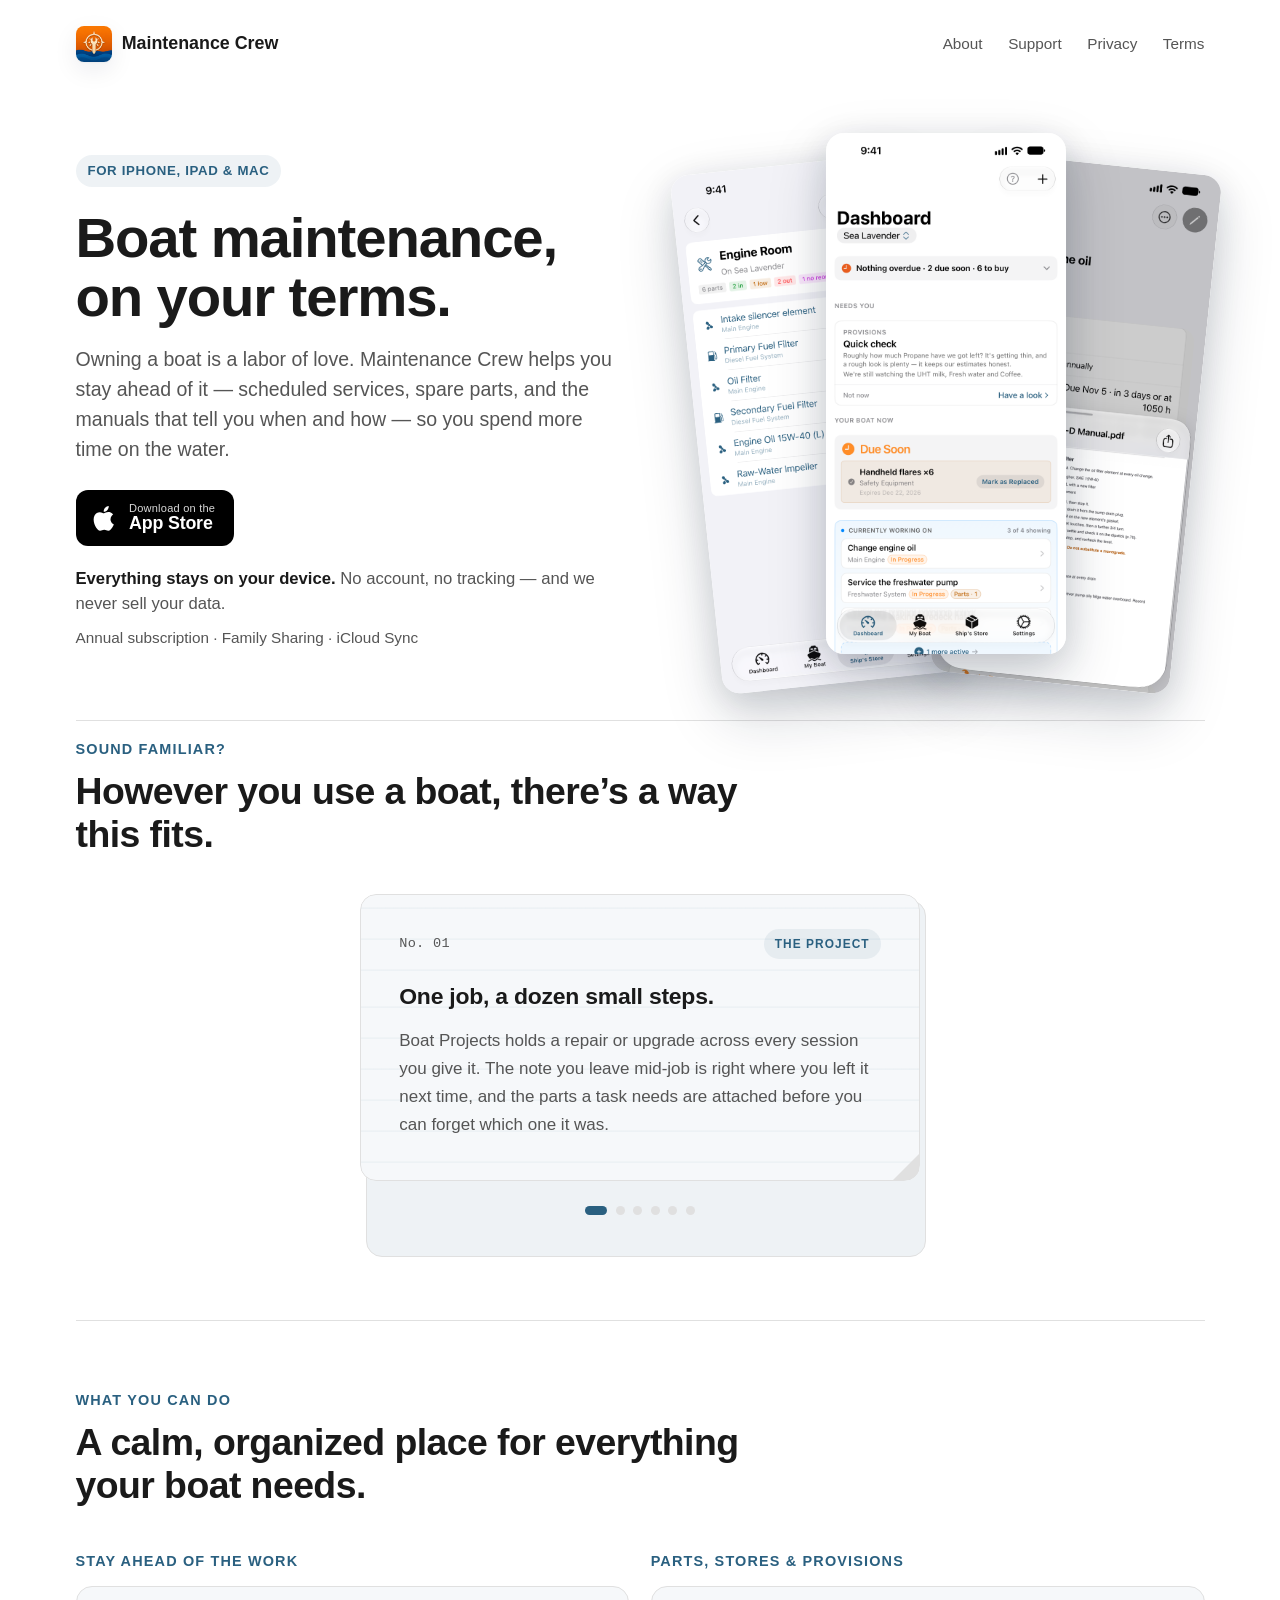
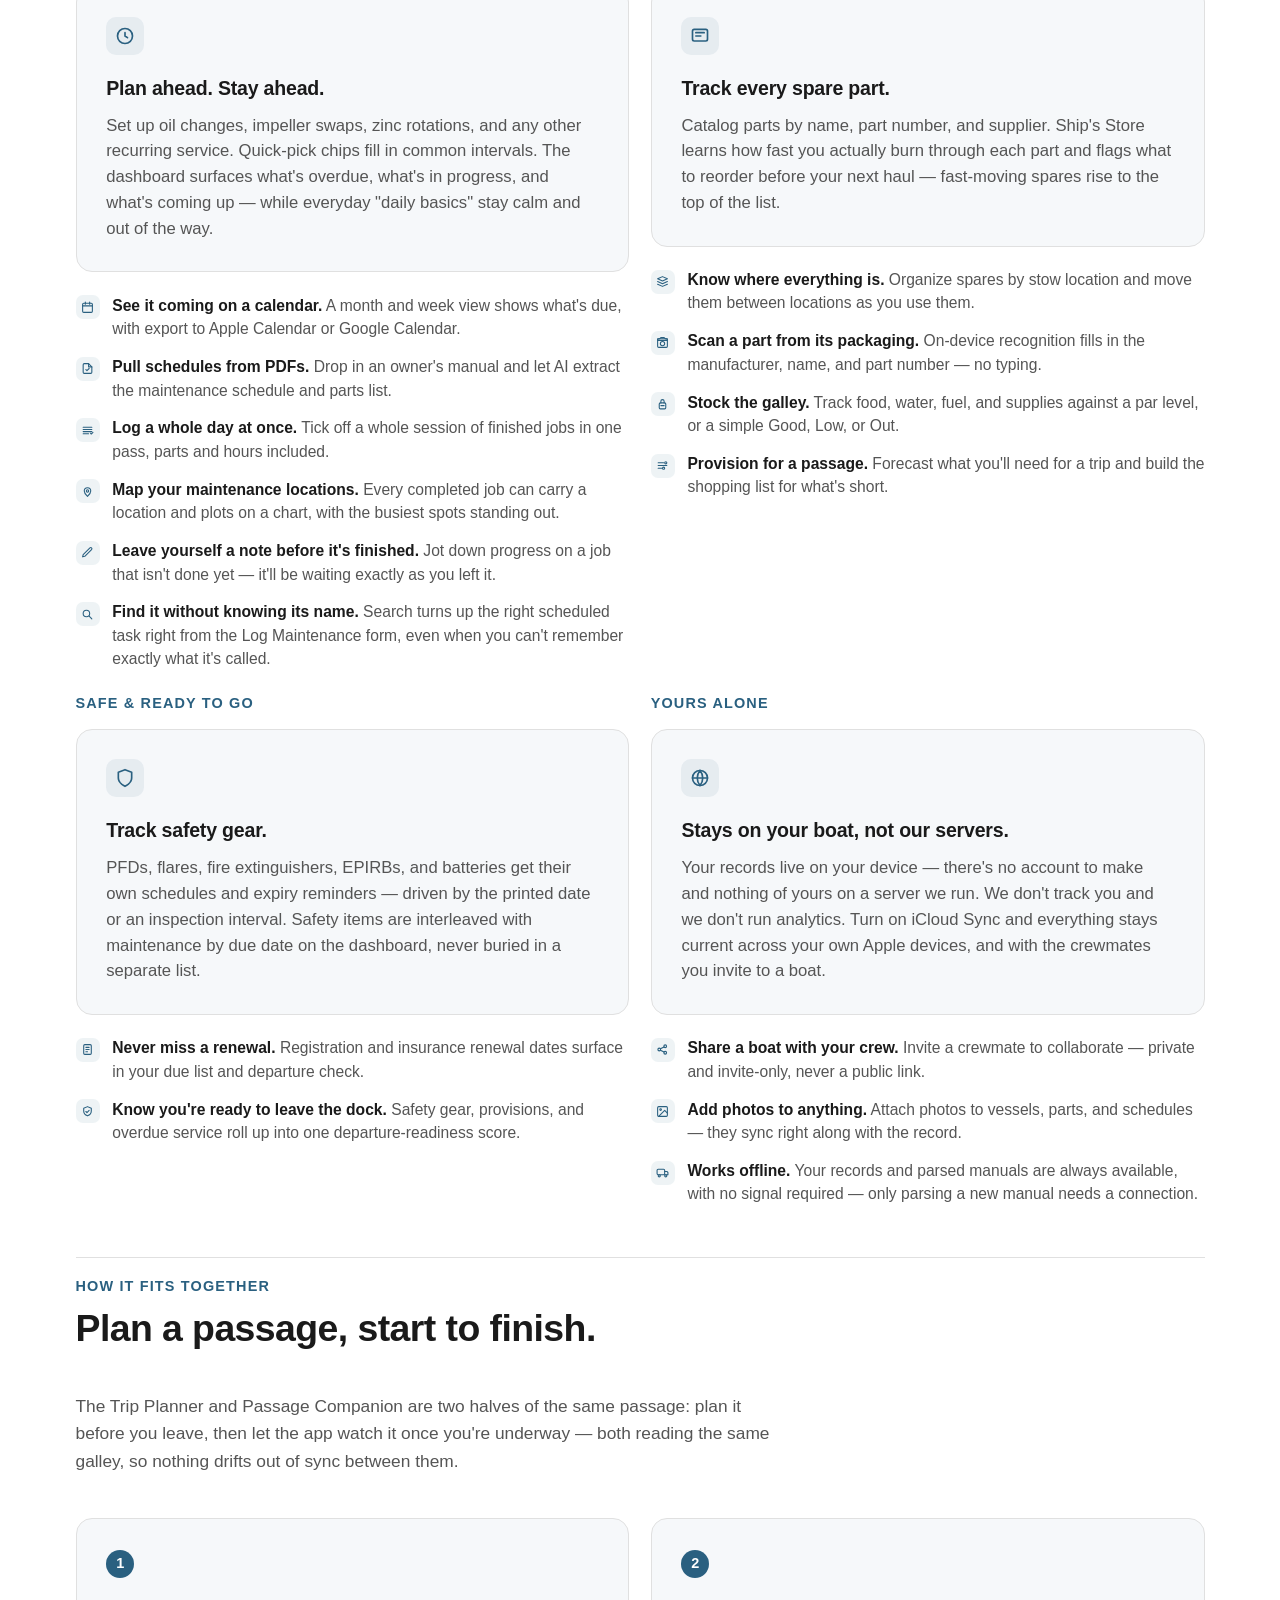
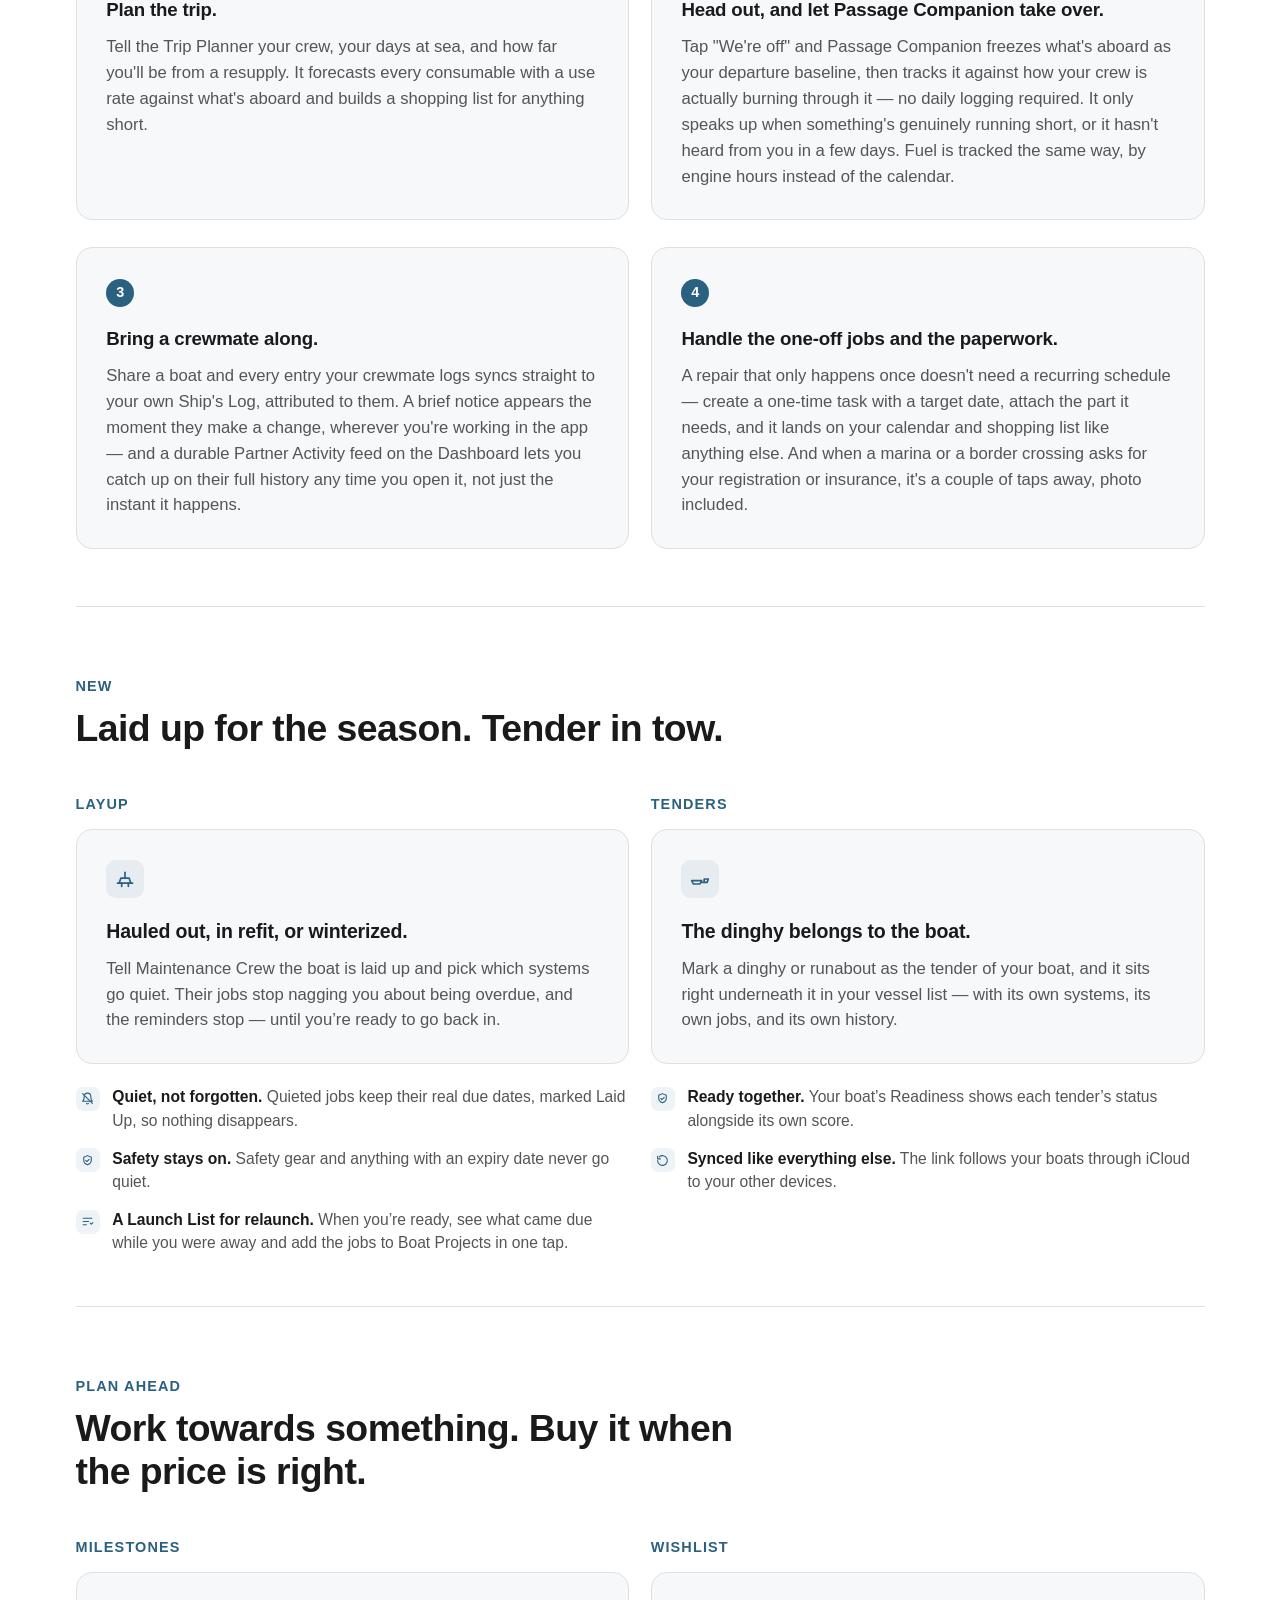
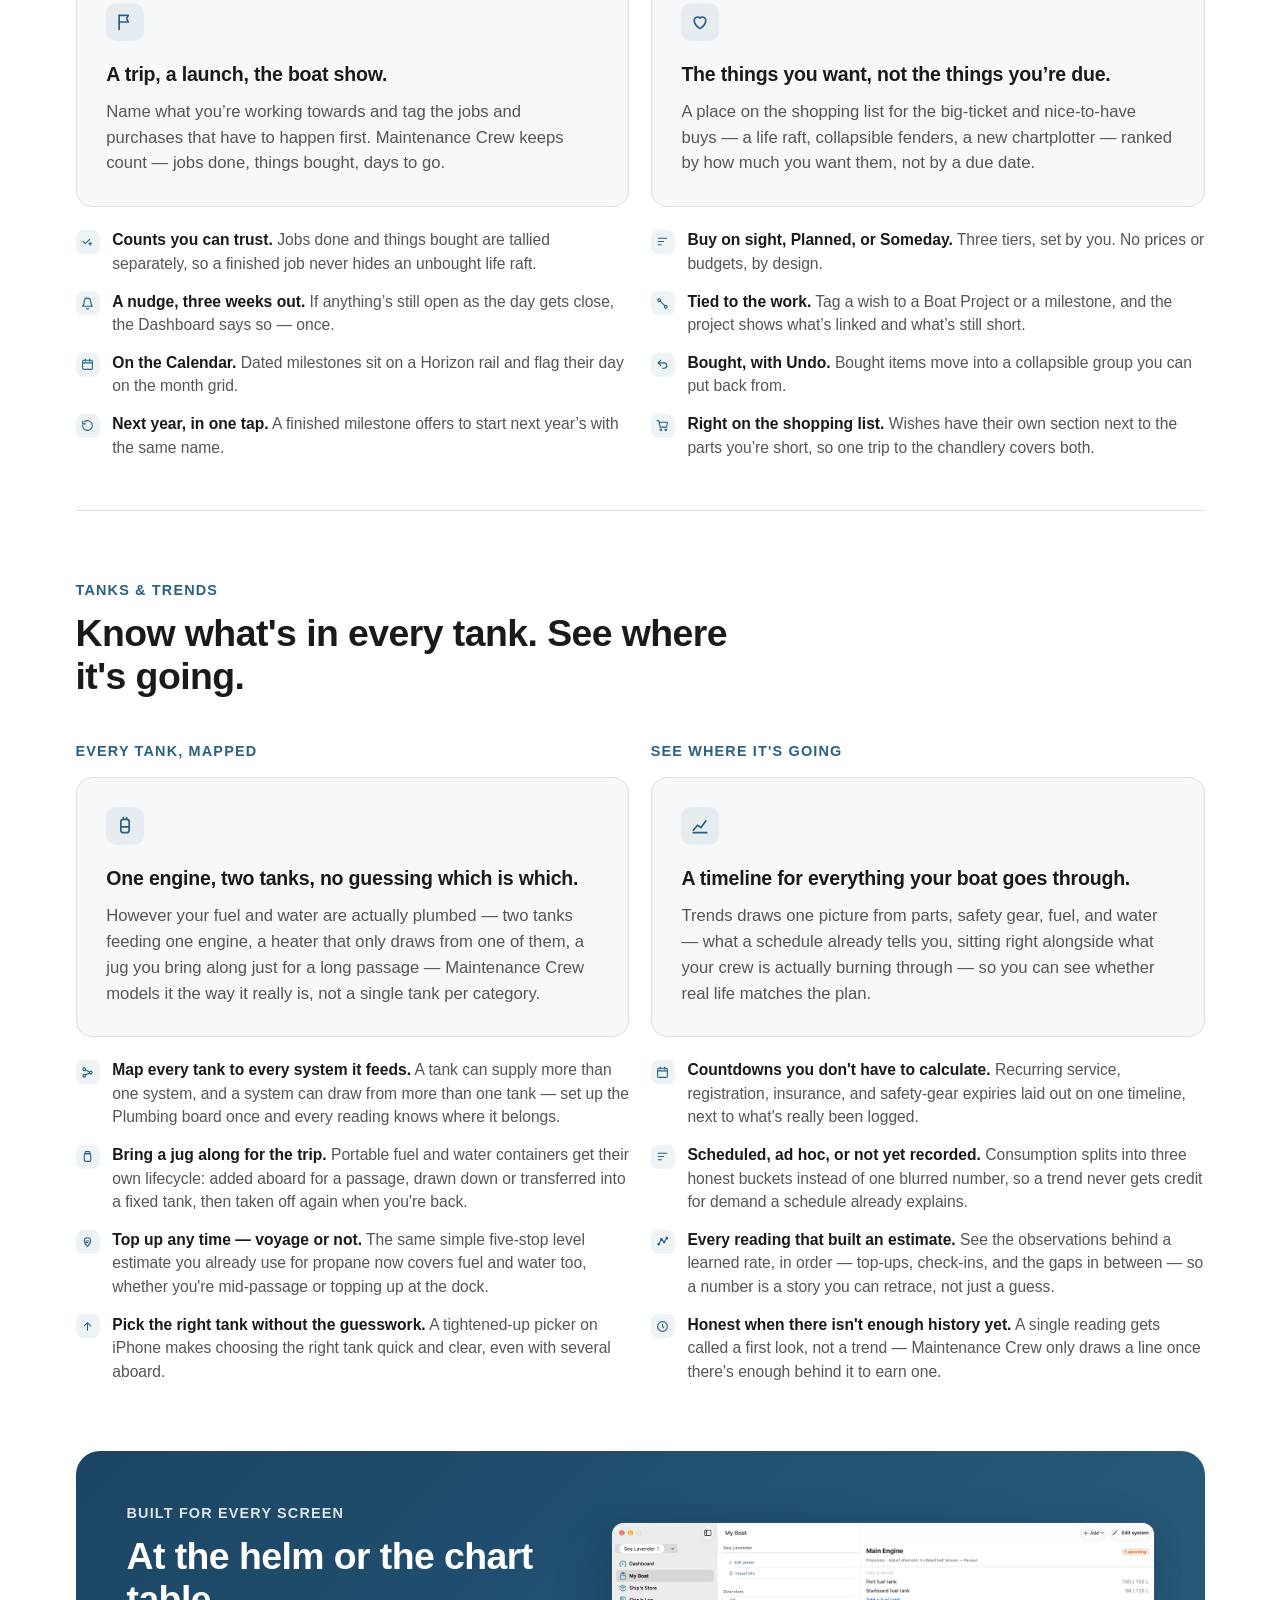
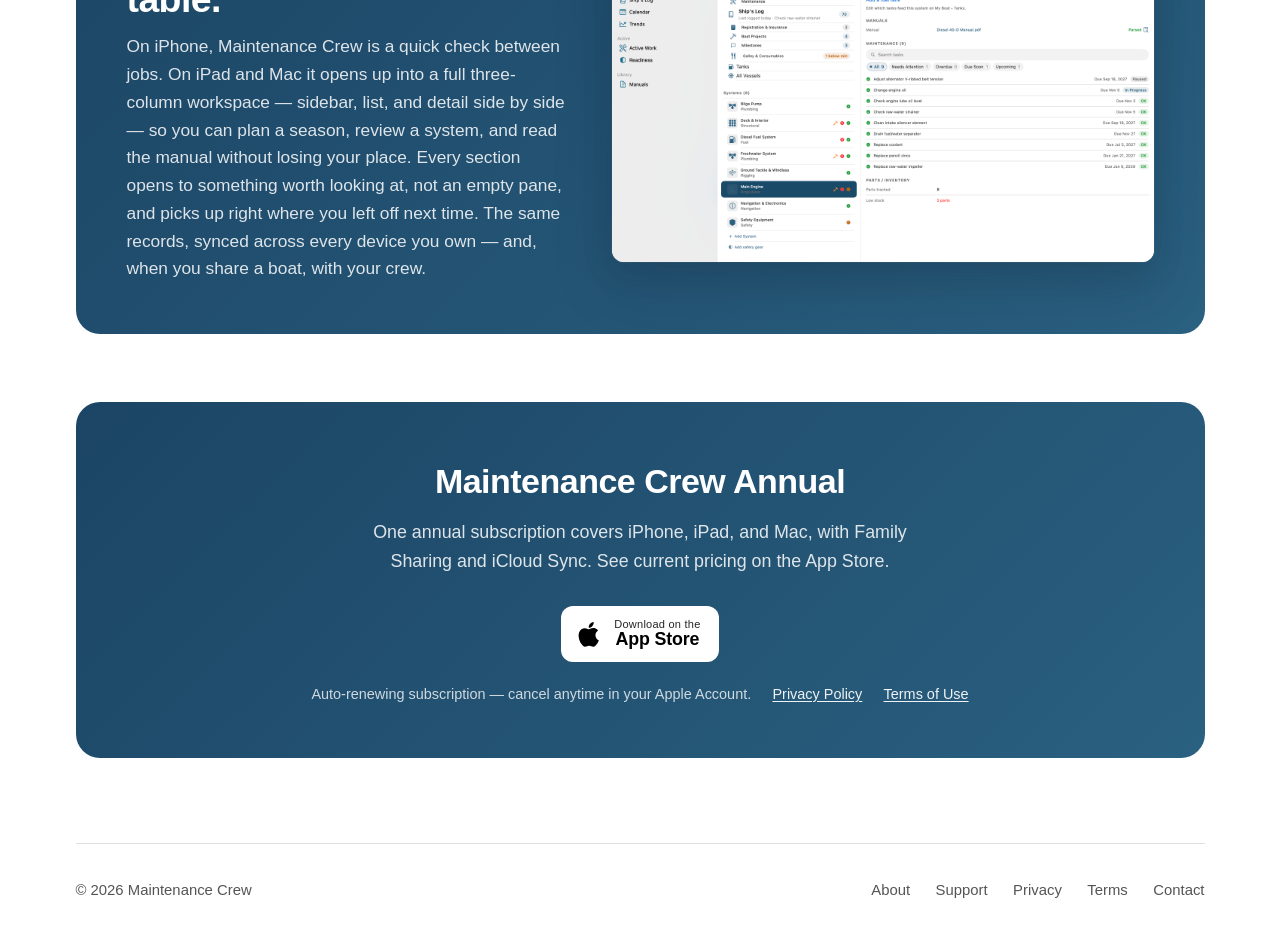
==== commit 5b4285f2: "v1.6.0: Layup & Tenders section, Wishlist tier names, fresh screenshots" ====
--- a/index.html
+++ b/index.html
@@ -51,8 +51,8 @@
       </div>
       <div class="hero-phones">
         <img src="assets/screen-shipstore-iphone.png" alt="Ship's Store showing spare parts by stow location">
-        <img src="assets/screen-dashboard-iphone.png" alt="Dashboard with what's overdue, active work, the calendar, and daily basics">
-        <img src="assets/screen-manual-iphone.png" alt="AI-powered PDF manual parsing">
+        <img src="assets/screen-dashboard-iphone.png" alt="Dashboard with what needs you, what's due soon, and the work in progress">
+        <img src="assets/screen-manual-iphone.png" alt="The Change engine oil schedule with its page of the engine manual open">
       </div>
     </section>
 
@@ -293,8 +293,60 @@
       </ol>
     </section>
 
+    <section class="features" id="layup-tenders">
+      <span class="section-heading">New</span>
+      <h2 class="section-title">Laid up for the season. Tender in tow.</h2>
+
+      <div class="feature-grid">
+        <div class="feature-cluster">
+          <span class="section-heading">Layup</span>
+          <div class="feature-card">
+            <div class="feature-icon">
+              <svg viewBox="0 0 24 24"><path d="M3 17h18"/><path d="M5 17l2-6h10l2 6"/><path d="M8 21v-4M16 21v-4"/><path d="M12 11V4"/></svg>
+            </div>
+            <h3>Hauled out, in refit, or winterized.</h3>
+            <p>Tell Maintenance Crew the boat is laid up and pick which systems go quiet. Their jobs stop nagging you about being overdue, and the reminders stop &mdash; until you&rsquo;re ready to go back in.</p>
+          </div>
+          <ul class="feature-list">
+            <li class="feature-list-item">
+              <span class="feature-list-icon"><svg viewBox="0 0 24 24"><path d="M6 8a6 6 0 0 1 12 0c0 7 3 9 3 9H3s3-2 3-9"/><path d="M10.3 21a1.94 1.94 0 0 0 3.4 0"/><path d="M3 3l18 18"/></svg></span>
+              <span><strong>Quiet, not forgotten.</strong> Quieted jobs keep their real due dates, marked Laid Up, so nothing disappears.</span>
+            </li>
+            <li class="feature-list-item">
+              <span class="feature-list-icon"><svg viewBox="0 0 24 24"><path d="M12 3l7 3v5c0 4.5-3 7.5-7 9-4-1.5-7-4.5-7-9V6z"/><path d="M9 12l2 2 4-4"/></svg></span>
+              <span><strong>Safety stays on.</strong> Safety gear and anything with an expiry date never go quiet.</span>
+            </li>
+            <li class="feature-list-item">
+              <span class="feature-list-icon"><svg viewBox="0 0 24 24"><path d="M4 6h16M4 12h10M4 18h6"/><path d="M17 15l2 2 3-3"/></svg></span>
+              <span><strong>A Launch List for relaunch.</strong> When you&rsquo;re ready, see what came due while you were away and add the jobs to Boat Projects in one tap.</span>
+            </li>
+          </ul>
+        </div>
+        <div class="feature-cluster">
+          <span class="section-heading">Tenders</span>
+          <div class="feature-card">
+            <div class="feature-icon">
+              <svg viewBox="0 0 24 24"><path d="M2 14h12l-2 4H4z"/><path d="M14 16h3"/><path d="M17 12h5l-1.5 4H17z"/></svg>
+            </div>
+            <h3>The dinghy belongs to the boat.</h3>
+            <p>Mark a dinghy or runabout as the tender of your boat, and it sits right underneath it in your vessel list &mdash; with its own systems, its own jobs, and its own history.</p>
+          </div>
+          <ul class="feature-list">
+            <li class="feature-list-item">
+              <span class="feature-list-icon"><svg viewBox="0 0 24 24"><path d="M12 3l7 3v5c0 4.5-3 7.5-7 9-4-1.5-7-4.5-7-9V6z"/><path d="M9 12l2 2 4-4"/></svg></span>
+              <span><strong>Ready together.</strong> Your boat&rsquo;s Readiness shows each tender&rsquo;s status alongside its own score.</span>
+            </li>
+            <li class="feature-list-item">
+              <span class="feature-list-icon"><svg viewBox="0 0 24 24"><path d="M3 12a9 9 0 1 0 3-6.7"/><path d="M3 4v5h5"/></svg></span>
+              <span><strong>Synced like everything else.</strong> The link follows your boats through iCloud to your other devices.</span>
+            </li>
+          </ul>
+        </div>
+      </div>
+    </section>
+
     <section class="features" id="milestones-wishlist">
-      <span class="section-heading">New</span>
+      <span class="section-heading">Plan ahead</span>
       <h2 class="section-title">Work towards something. Buy it when the price is right.</h2>
 
       <div class="feature-grid">
@@ -338,7 +390,7 @@
           <ul class="feature-list">
             <li class="feature-list-item">
               <span class="feature-list-icon"><svg viewBox="0 0 24 24"><path d="M4 6h16M4 12h10M4 18h6"/></svg></span>
-              <span><strong>Grab it, Want, or Someday.</strong> Three tiers, set by you. No prices or budgets, by design.</span>
+              <span><strong>Buy on sight, Planned, or Someday.</strong> Three tiers, set by you. No prices or budgets, by design.</span>
             </li>
             <li class="feature-list-item">
               <span class="feature-list-icon"><svg viewBox="0 0 24 24"><circle cx="6" cy="6" r="2.5"/><circle cx="18" cy="18" r="2.5"/><path d="M8 8l8 8"/></svg></span>
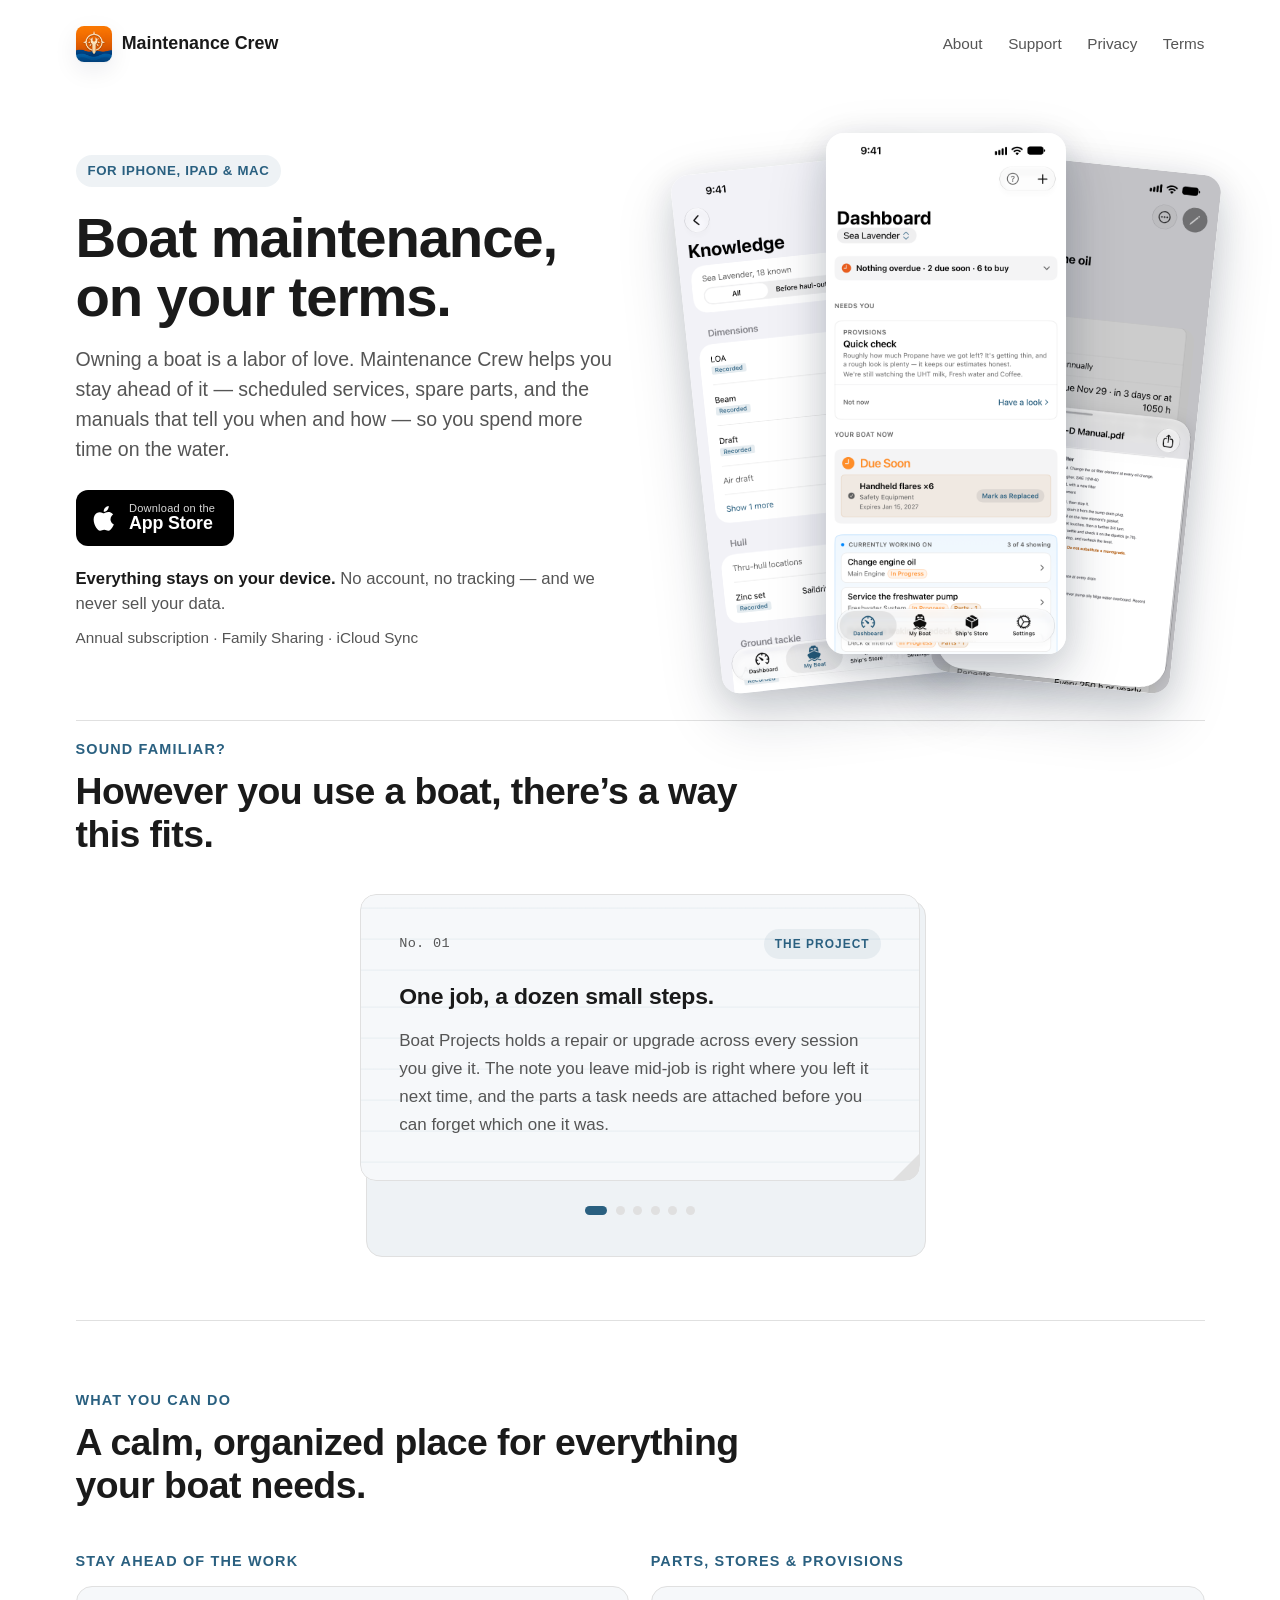
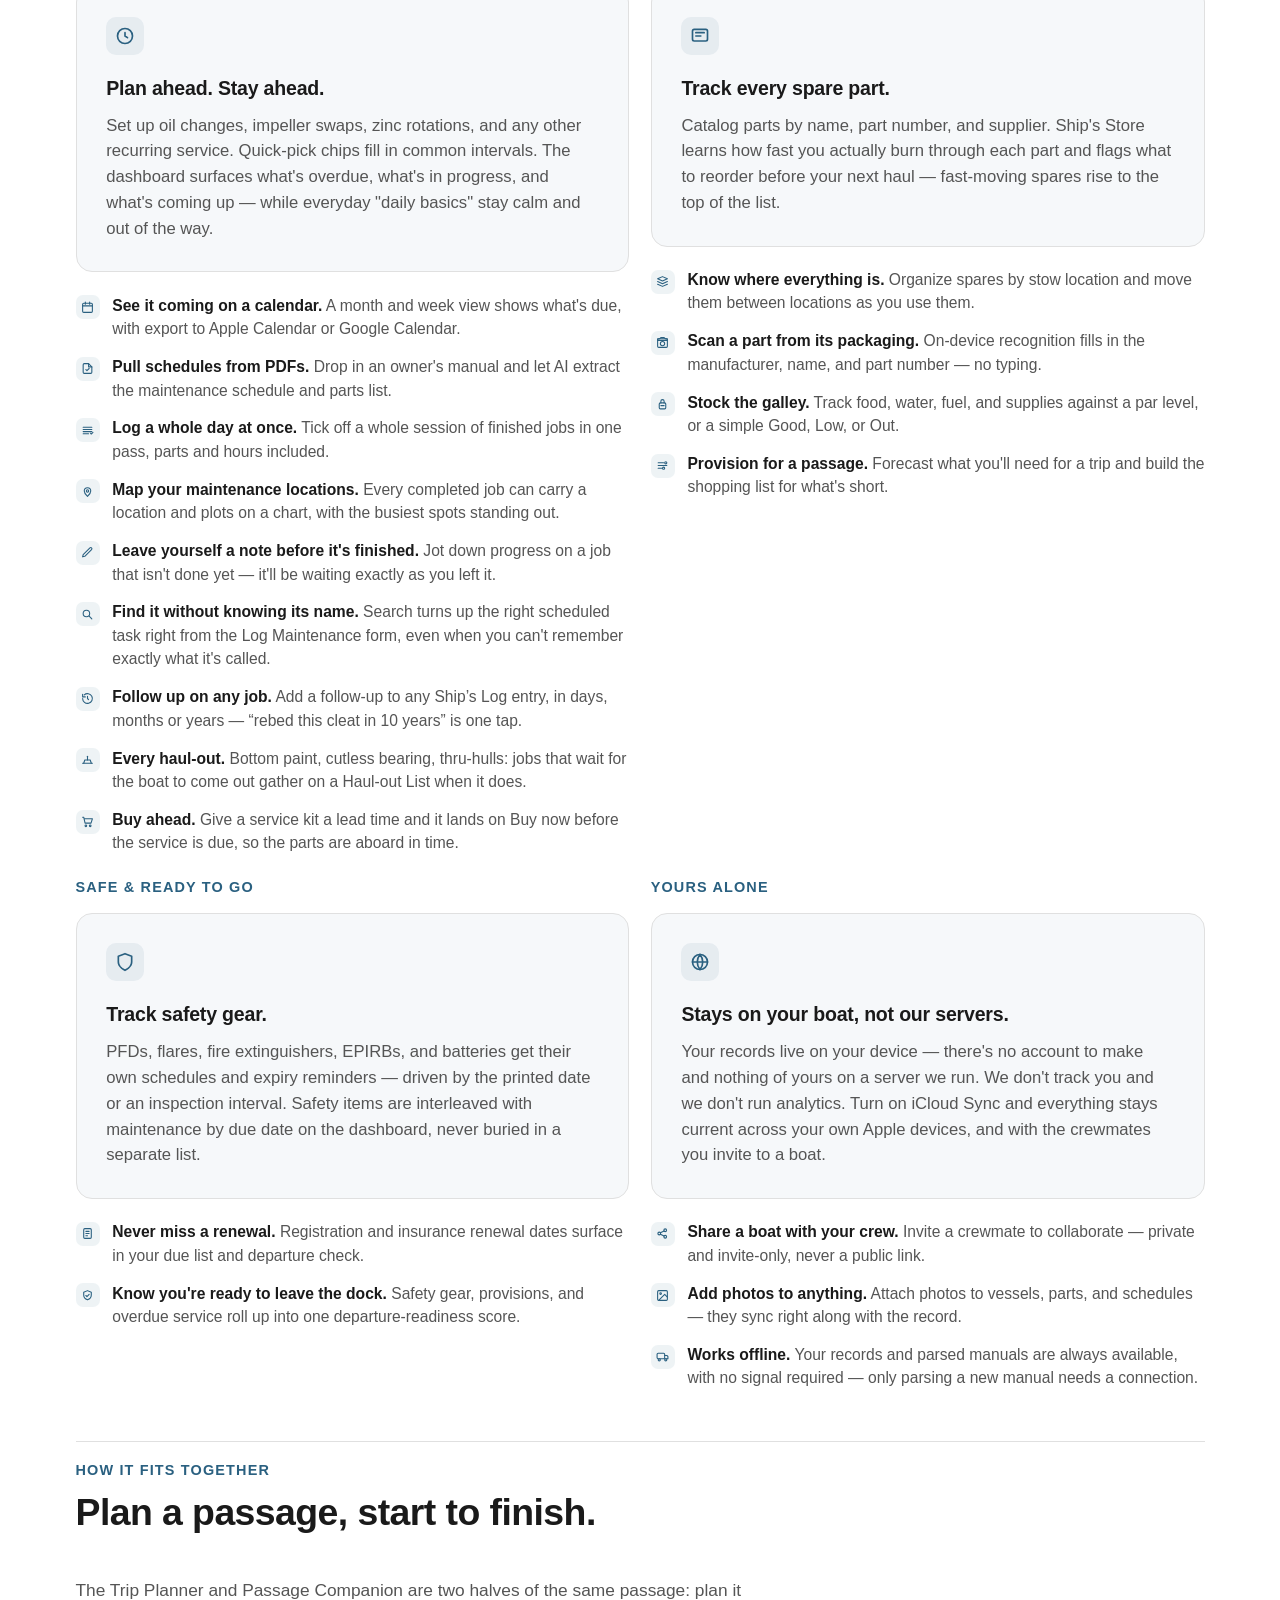
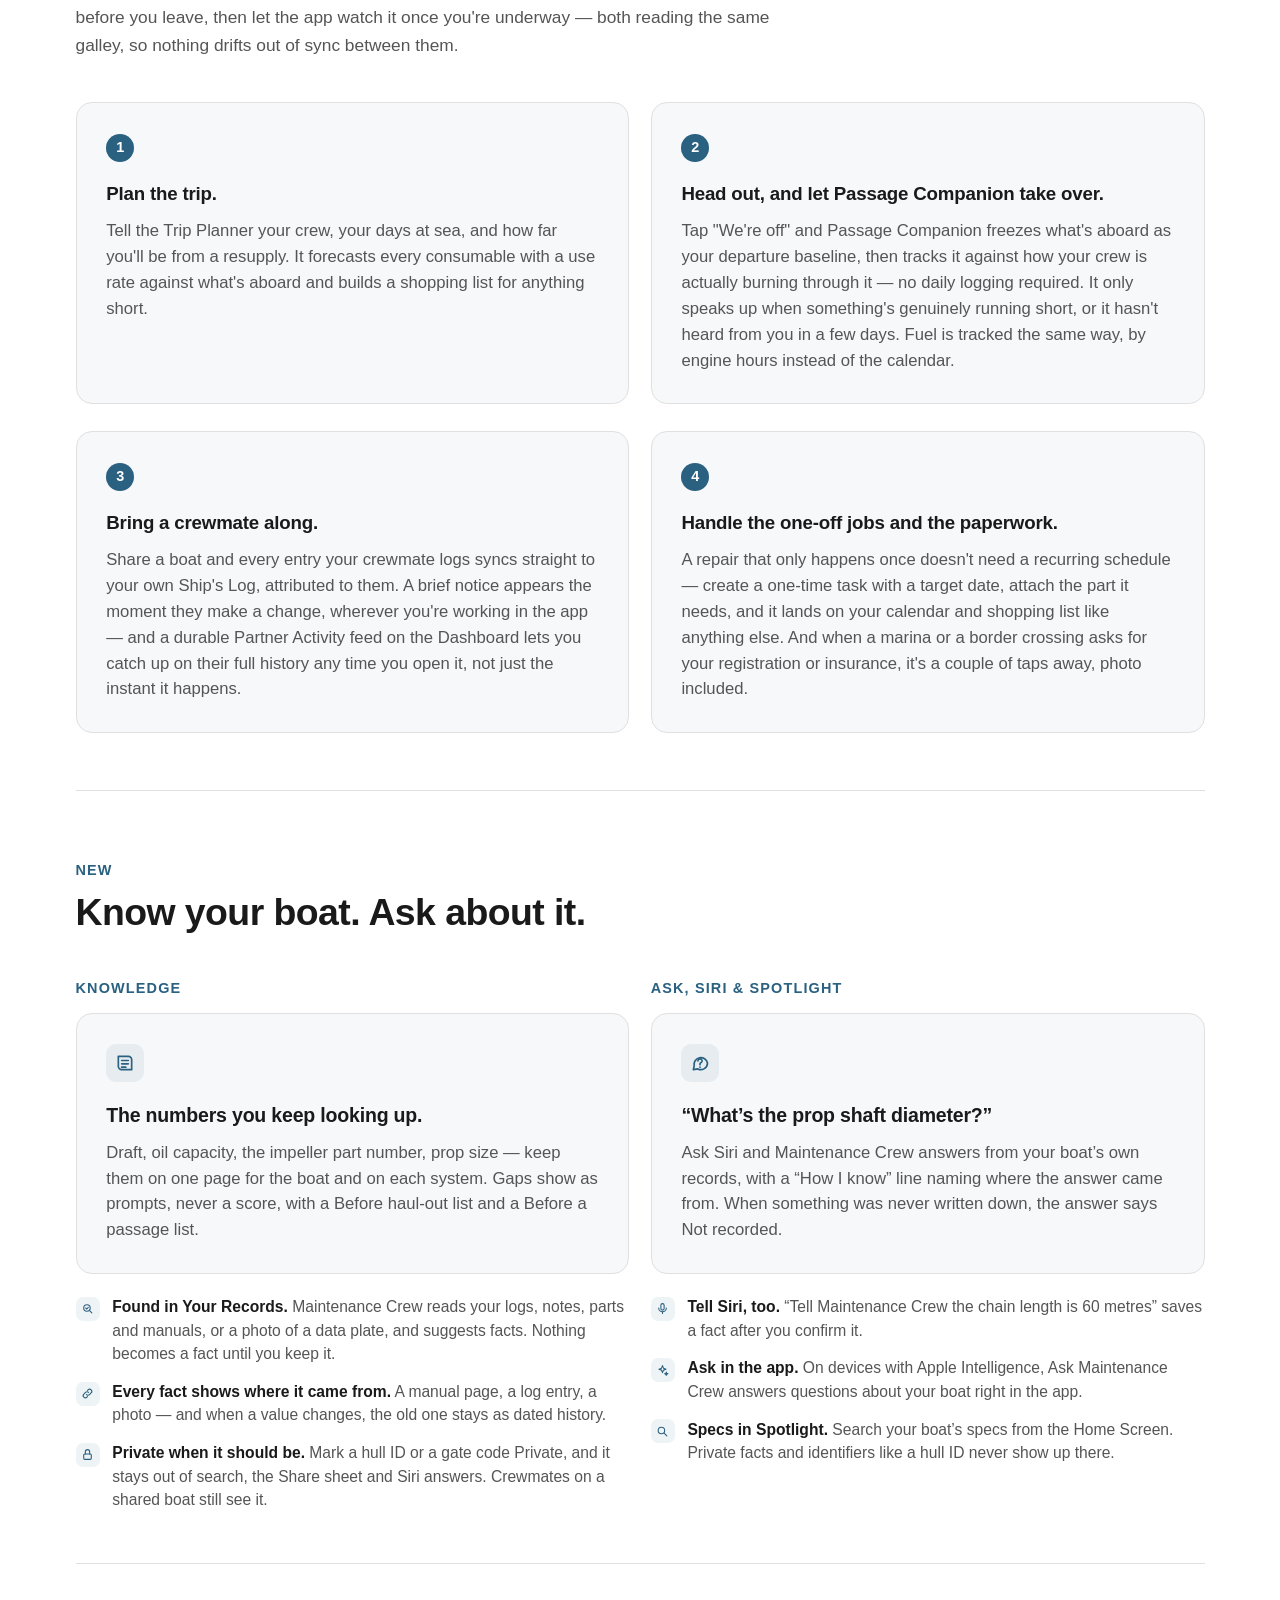
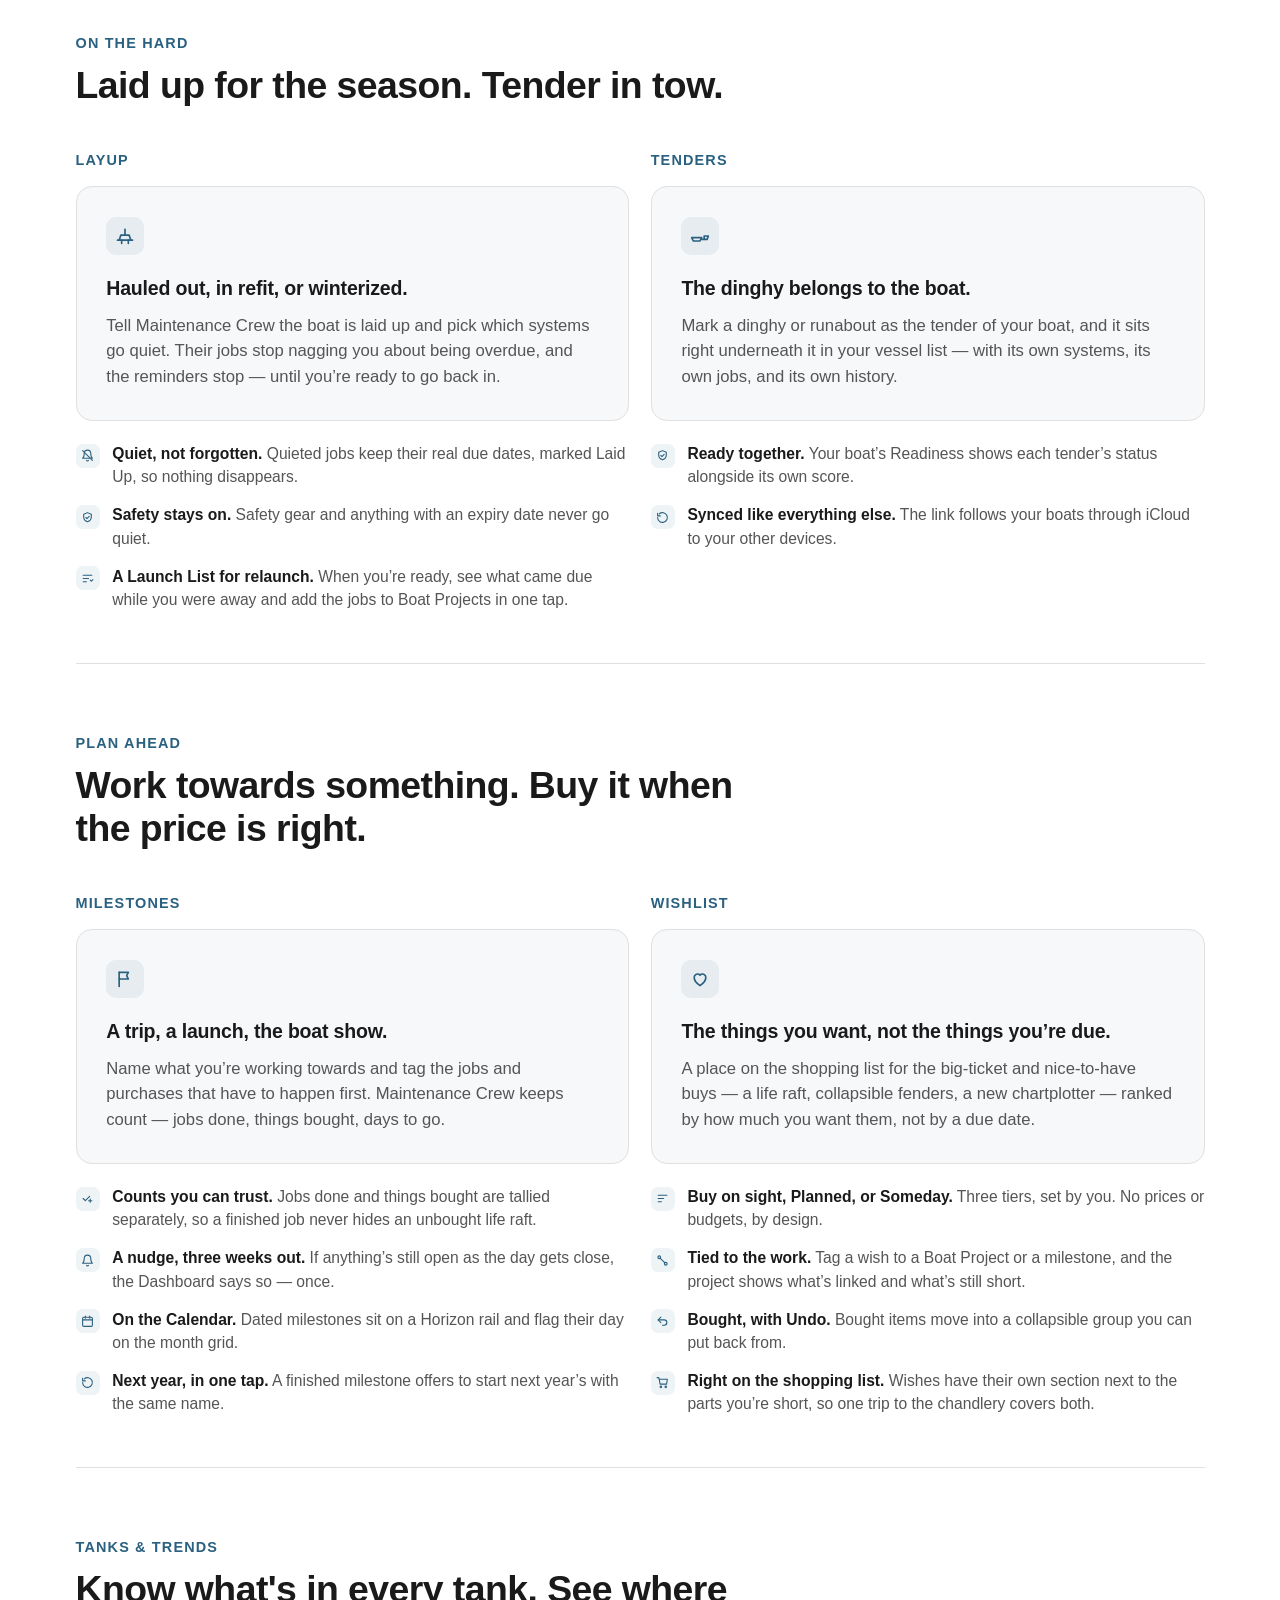
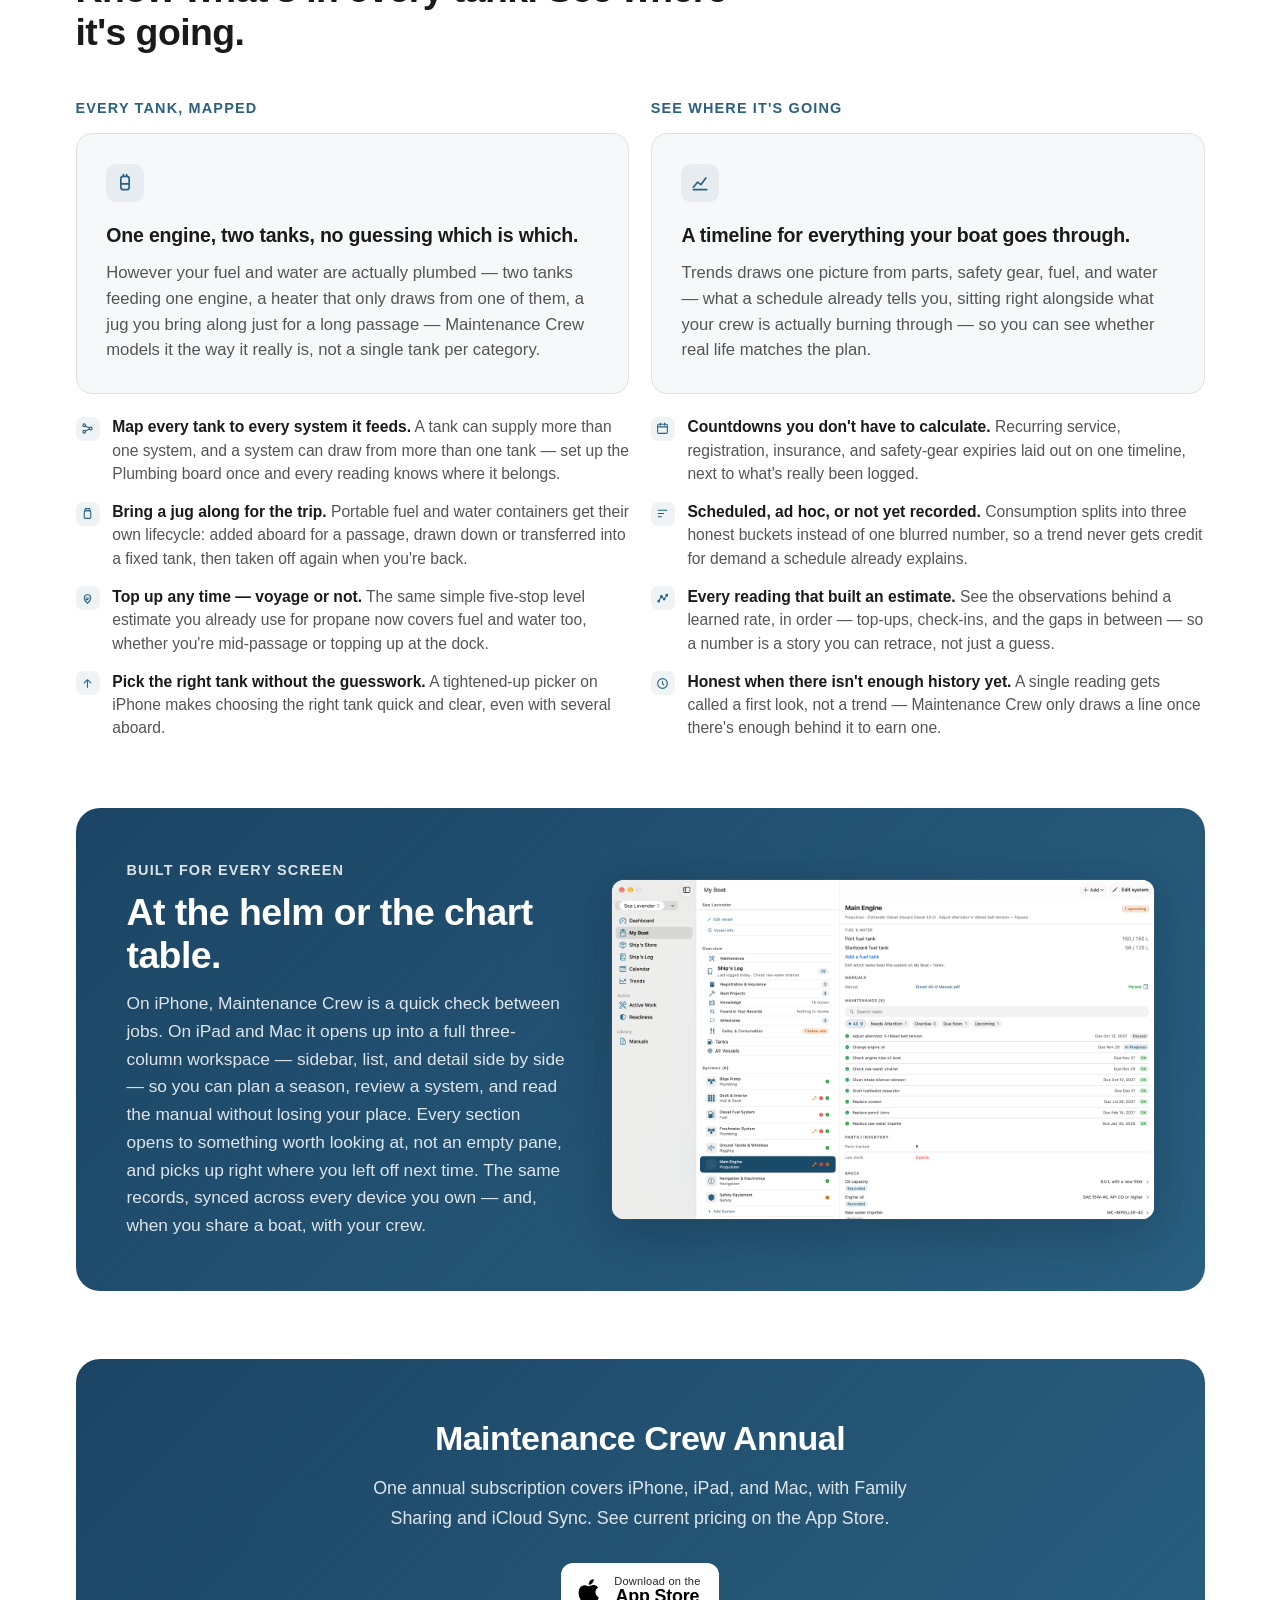
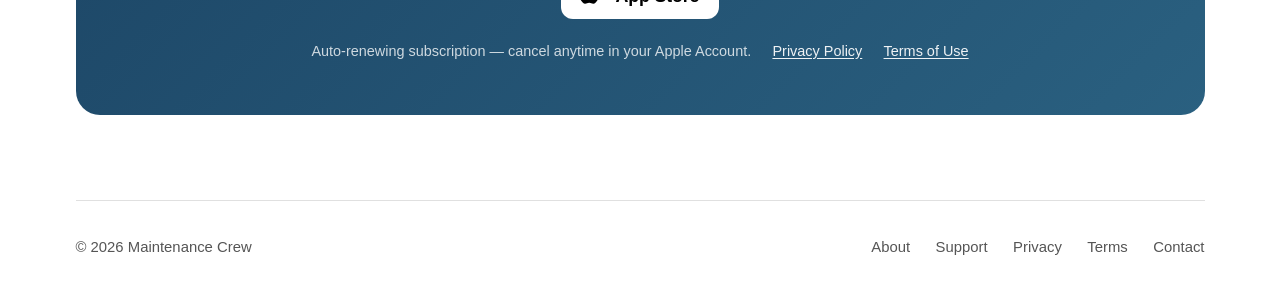
==== commit 4eb4d157: "v1.7.0" ====
--- a/index.html
+++ b/index.html
@@ -4,9 +4,9 @@
   <meta charset="UTF-8">
   <meta name="viewport" content="width=device-width, initial-scale=1.0">
   <title>Maintenance Crew — Boat maintenance, on your terms.</title>
-  <meta name="description" content="A boat-maintenance tracker for iPhone, iPad, and Mac. Schedule service, track parts, and pull schedules from manuals. No account, no tracking.">
+  <meta name="description" content="A boat-maintenance tracker for iPhone, iPad, and Mac. Schedule service, track parts, keep your boat&rsquo;s specs and ask Siri about them. No account, no tracking.">
   <meta property="og:title" content="Maintenance Crew">
-  <meta property="og:description" content="A boat-maintenance tracker for iPhone, iPad, and Mac. Schedule service, track parts, and pull schedules from manuals. No account, no tracking.">
+  <meta property="og:description" content="A boat-maintenance tracker for iPhone, iPad, and Mac. Schedule service, track parts, keep your boat&rsquo;s specs and ask Siri about them. No account, no tracking.">
   <meta property="og:type" content="website">
   <meta property="og:url" content="https://maintenancecrew.app">
   <link rel="stylesheet" href="style.css">
@@ -50,7 +50,7 @@
         <span class="price-note">Annual subscription &middot; Family Sharing &middot; iCloud Sync</span>
       </div>
       <div class="hero-phones">
-        <img src="assets/screen-shipstore-iphone.png" alt="Ship's Store showing spare parts by stow location">
+        <img src="assets/screen-knowledge-iphone.png" alt="Knowledge for Sea Lavender: dimensions and hull facts marked Recorded, with air draft and thru-hull locations still to fill">
         <img src="assets/screen-dashboard-iphone.png" alt="Dashboard with what needs you, what's due soon, and the work in progress">
         <img src="assets/screen-manual-iphone.png" alt="The Change engine oil schedule with its page of the engine manual open">
       </div>
@@ -185,6 +185,18 @@
             <li class="feature-list-item">
               <span class="feature-list-icon"><svg viewBox="0 0 24 24"><circle cx="10" cy="10" r="6"/><path d="M20 20l-4.5-4.5"/></svg></span>
               <span><strong>Find it without knowing its name.</strong> Search turns up the right scheduled task right from the Log Maintenance form, even when you can't remember exactly what it's called.</span>
+            </li>
+            <li class="feature-list-item">
+              <span class="feature-list-icon"><svg viewBox="0 0 24 24"><path d="M3 12a9 9 0 1 0 3-6.7"/><path d="M3 4v5h5"/><path d="M12 8v4l2 2"/></svg></span>
+              <span><strong>Follow up on any job.</strong> Add a follow-up to any Ship&rsquo;s Log entry, in days, months or years &mdash; &ldquo;rebed this cleat in 10 years&rdquo; is one tap.</span>
+            </li>
+            <li class="feature-list-item">
+              <span class="feature-list-icon"><svg viewBox="0 0 24 24"><path d="M3 17h18"/><path d="M5 17l2-6h10l2 6"/><path d="M12 11V4"/></svg></span>
+              <span><strong>Every haul-out.</strong> Bottom paint, cutless bearing, thru-hulls: jobs that wait for the boat to come out gather on a Haul-out List when it does.</span>
+            </li>
+            <li class="feature-list-item">
+              <span class="feature-list-icon"><svg viewBox="0 0 24 24"><circle cx="9" cy="20" r="1.5"/><circle cx="17" cy="20" r="1.5"/><path d="M3 4h2l2.5 11h11L21 7H6.2"/></svg></span>
+              <span><strong>Buy ahead.</strong> Give a service kit a lead time and it lands on Buy now before the service is due, so the parts are aboard in time.</span>
             </li>
           </ul>
         </div>
@@ -293,8 +305,64 @@
       </ol>
     </section>
 
+    <section class="features" id="knowledge-ask">
+      <span class="section-heading">New</span>
+      <h2 class="section-title">Know your boat. Ask about it.</h2>
+
+      <div class="feature-grid">
+        <div class="feature-cluster">
+          <span class="section-heading">Knowledge</span>
+          <div class="feature-card">
+            <div class="feature-icon">
+              <svg viewBox="0 0 24 24"><path d="M4 4h12a4 4 0 0 1 4 4v12H8a4 4 0 0 1-4-4z"/><path d="M8 9h8M8 13h8M8 17h5"/></svg>
+            </div>
+            <h3>The numbers you keep looking up.</h3>
+            <p>Draft, oil capacity, the impeller part number, prop size &mdash; keep them on one page for the boat and on each system. Gaps show as prompts, never a score, with a Before haul-out list and a Before a passage list.</p>
+          </div>
+          <ul class="feature-list">
+            <li class="feature-list-item">
+              <span class="feature-list-icon"><svg viewBox="0 0 24 24"><circle cx="11" cy="11" r="6"/><path d="M20 20l-4.5-4.5"/><path d="M8.5 11l2 2 3-3"/></svg></span>
+              <span><strong>Found in Your Records.</strong> Maintenance Crew reads your logs, notes, parts and manuals, or a photo of a data plate, and suggests facts. Nothing becomes a fact until you keep it.</span>
+            </li>
+            <li class="feature-list-item">
+              <span class="feature-list-icon"><svg viewBox="0 0 24 24"><path d="M10 14a4 4 0 0 0 5.7 0l3-3a4 4 0 0 0-5.7-5.7l-1 1"/><path d="M14 10a4 4 0 0 0-5.7 0l-3 3a4 4 0 0 0 5.7 5.7l1-1"/></svg></span>
+              <span><strong>Every fact shows where it came from.</strong> A manual page, a log entry, a photo &mdash; and when a value changes, the old one stays as dated history.</span>
+            </li>
+            <li class="feature-list-item">
+              <span class="feature-list-icon"><svg viewBox="0 0 24 24"><rect x="5" y="11" width="14" height="10" rx="2"/><path d="M8 11V7a4 4 0 0 1 8 0v4"/></svg></span>
+              <span><strong>Private when it should be.</strong> Mark a hull ID or a gate code Private, and it stays out of search, the Share sheet and Siri answers. Crewmates on a shared boat still see it.</span>
+            </li>
+          </ul>
+        </div>
+        <div class="feature-cluster">
+          <span class="section-heading">Ask, Siri &amp; Spotlight</span>
+          <div class="feature-card">
+            <div class="feature-icon">
+              <svg viewBox="0 0 24 24"><path d="M21 12a8 8 0 0 1-11.6 7.1L4 20l1-4.6A8 8 0 1 1 21 12z"/><path d="M9.5 9.5a2.5 2.5 0 1 1 3.5 2.3c-.6.3-1 .8-1 1.5V14"/><path d="M12 17h.01"/></svg>
+            </div>
+            <h3>&ldquo;What&rsquo;s the prop shaft diameter?&rdquo;</h3>
+            <p>Ask Siri and Maintenance Crew answers from your boat&rsquo;s own records, with a &ldquo;How I know&rdquo; line naming where the answer came from. When something was never written down, the answer says Not recorded.</p>
+          </div>
+          <ul class="feature-list">
+            <li class="feature-list-item">
+              <span class="feature-list-icon"><svg viewBox="0 0 24 24"><path d="M12 3a3 3 0 0 0-3 3v6a3 3 0 0 0 6 0V6a3 3 0 0 0-3-3z"/><path d="M19 11a7 7 0 0 1-14 0M12 18v3"/></svg></span>
+              <span><strong>Tell Siri, too.</strong> &ldquo;Tell Maintenance Crew the chain length is 60 metres&rdquo; saves a fact after you confirm it.</span>
+            </li>
+            <li class="feature-list-item">
+              <span class="feature-list-icon"><svg viewBox="0 0 24 24"><path d="M12 3l1.8 4.7L18.5 9.5l-4.7 1.8L12 16l-1.8-4.7L5.5 9.5l4.7-1.8z"/><path d="M19 15l.8 2.2L22 18l-2.2.8L19 21l-.8-2.2L16 18l2.2-.8z"/></svg></span>
+              <span><strong>Ask in the app.</strong> On devices with Apple Intelligence, Ask Maintenance Crew answers questions about your boat right in the app.</span>
+            </li>
+            <li class="feature-list-item">
+              <span class="feature-list-icon"><svg viewBox="0 0 24 24"><circle cx="10" cy="10" r="6"/><path d="M20 20l-4.5-4.5"/></svg></span>
+              <span><strong>Specs in Spotlight.</strong> Search your boat&rsquo;s specs from the Home Screen. Private facts and identifiers like a hull ID never show up there.</span>
+            </li>
+          </ul>
+        </div>
+      </div>
+    </section>
+
     <section class="features" id="layup-tenders">
-      <span class="section-heading">New</span>
+      <span class="section-heading">On the hard</span>
       <h2 class="section-title">Laid up for the season. Tender in tow.</h2>
 
       <div class="feature-grid">
@@ -480,7 +548,7 @@
         <p>On iPhone, Maintenance Crew is a quick check between jobs. On iPad and Mac it opens up into a full three-column workspace — sidebar, list, and detail side by side — so you can plan a season, review a system, and read the manual without losing your place. Every section opens to something worth looking at, not an empty pane, and picks up right where you left off next time. The same records, synced across every device you own — and, when you share a boat, with your crew.</p>
       </div>
       <div class="showcase-frame">
-        <img src="assets/screen-macos-myboat.png" alt="Maintenance Crew on Mac showing My Boat's three-column workspace: vessel systems in the sidebar and list, and the Main Engine detail pane with its parsed manual and maintenance list">
+        <img src="assets/screen-macos-myboat.png" alt="Maintenance Crew on Mac showing My Boat's three-column workspace: vessel systems in the sidebar and list, and the Main Engine detail pane with its parsed manual, maintenance list and Specs">
       </div>
     </section>
 
